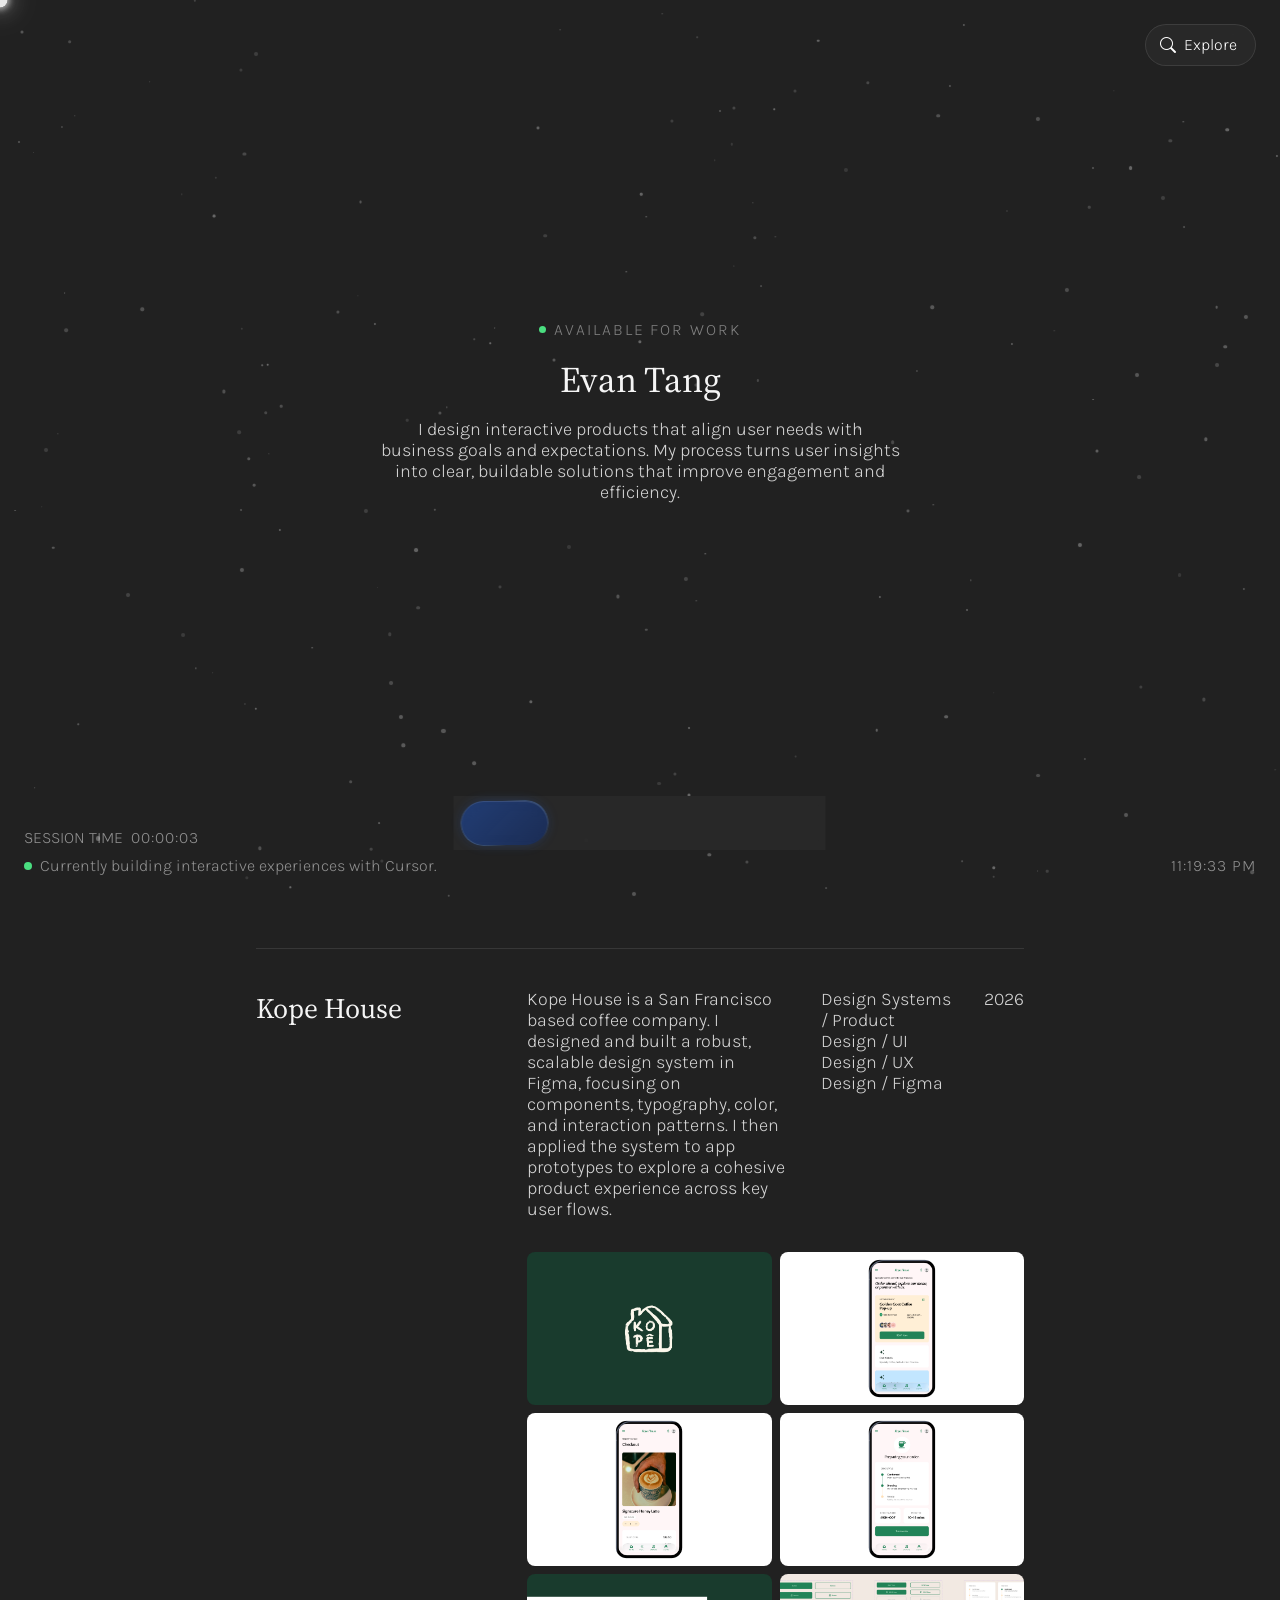
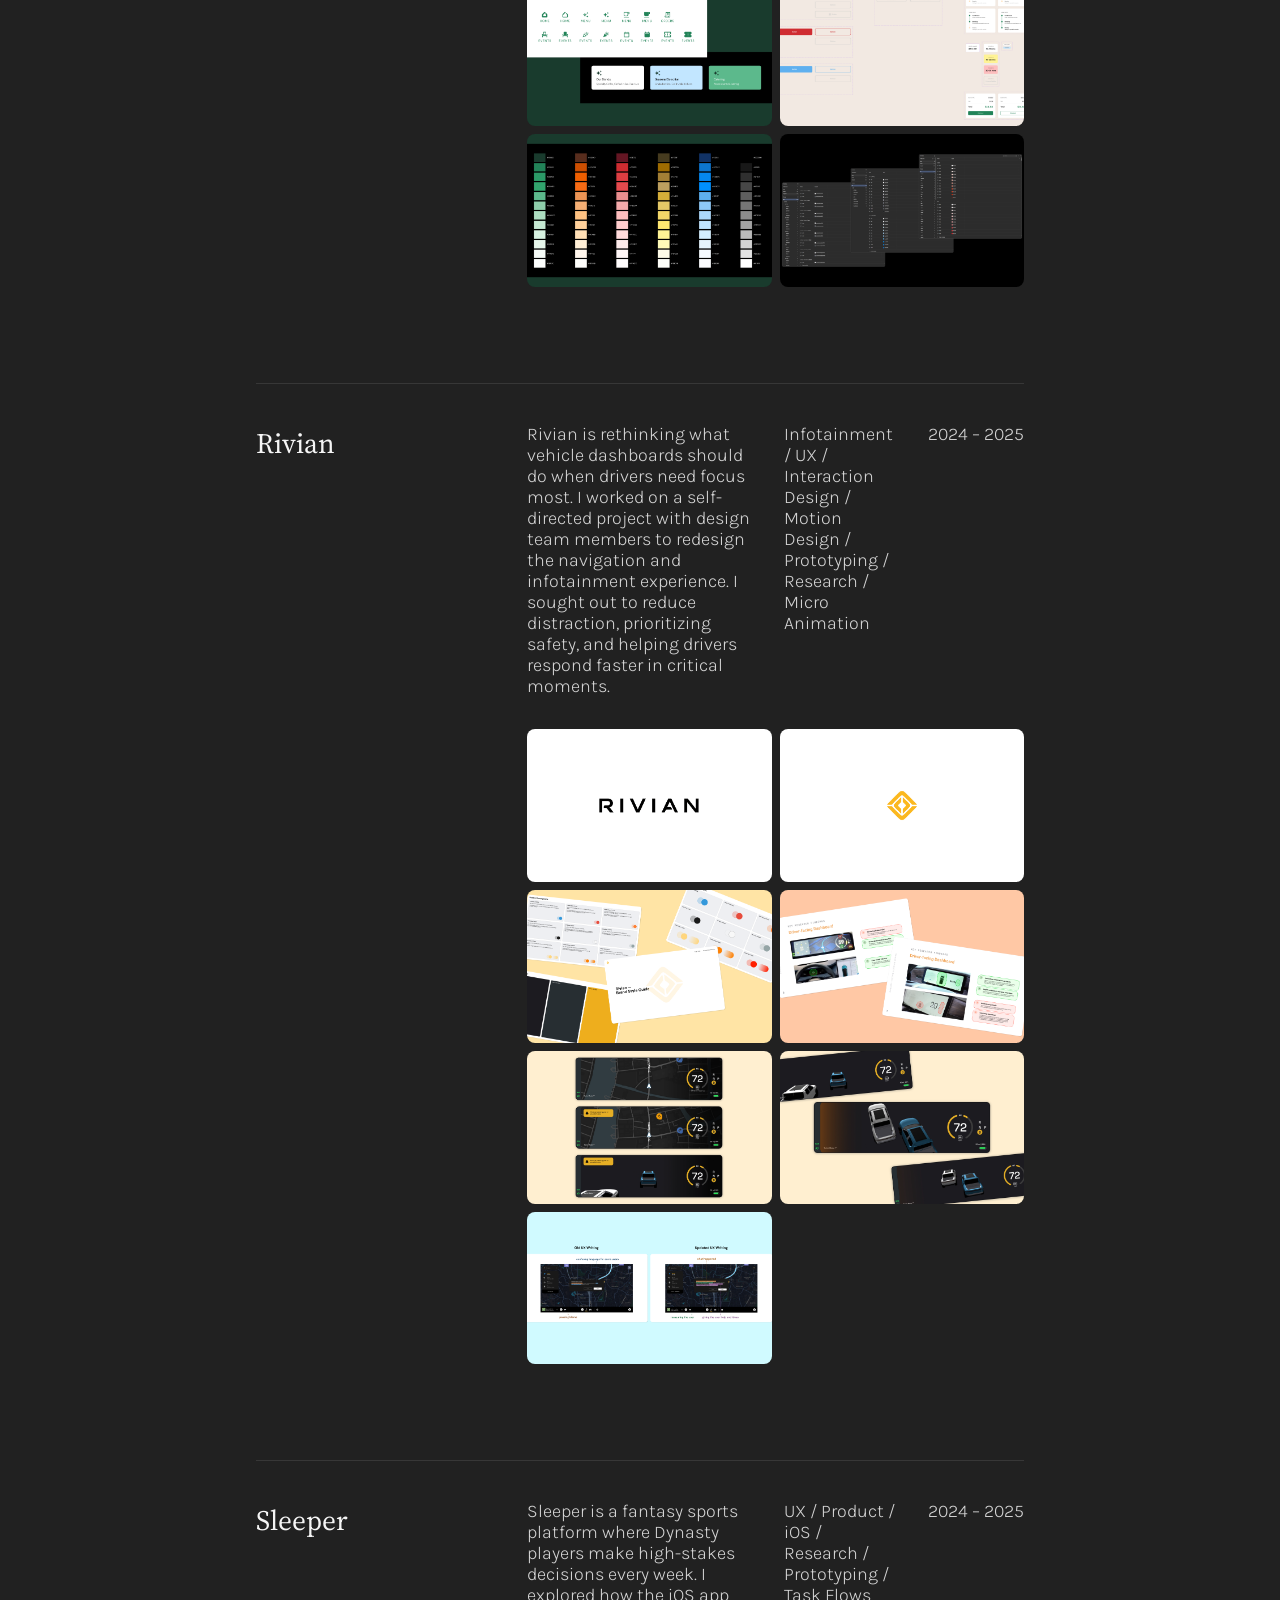
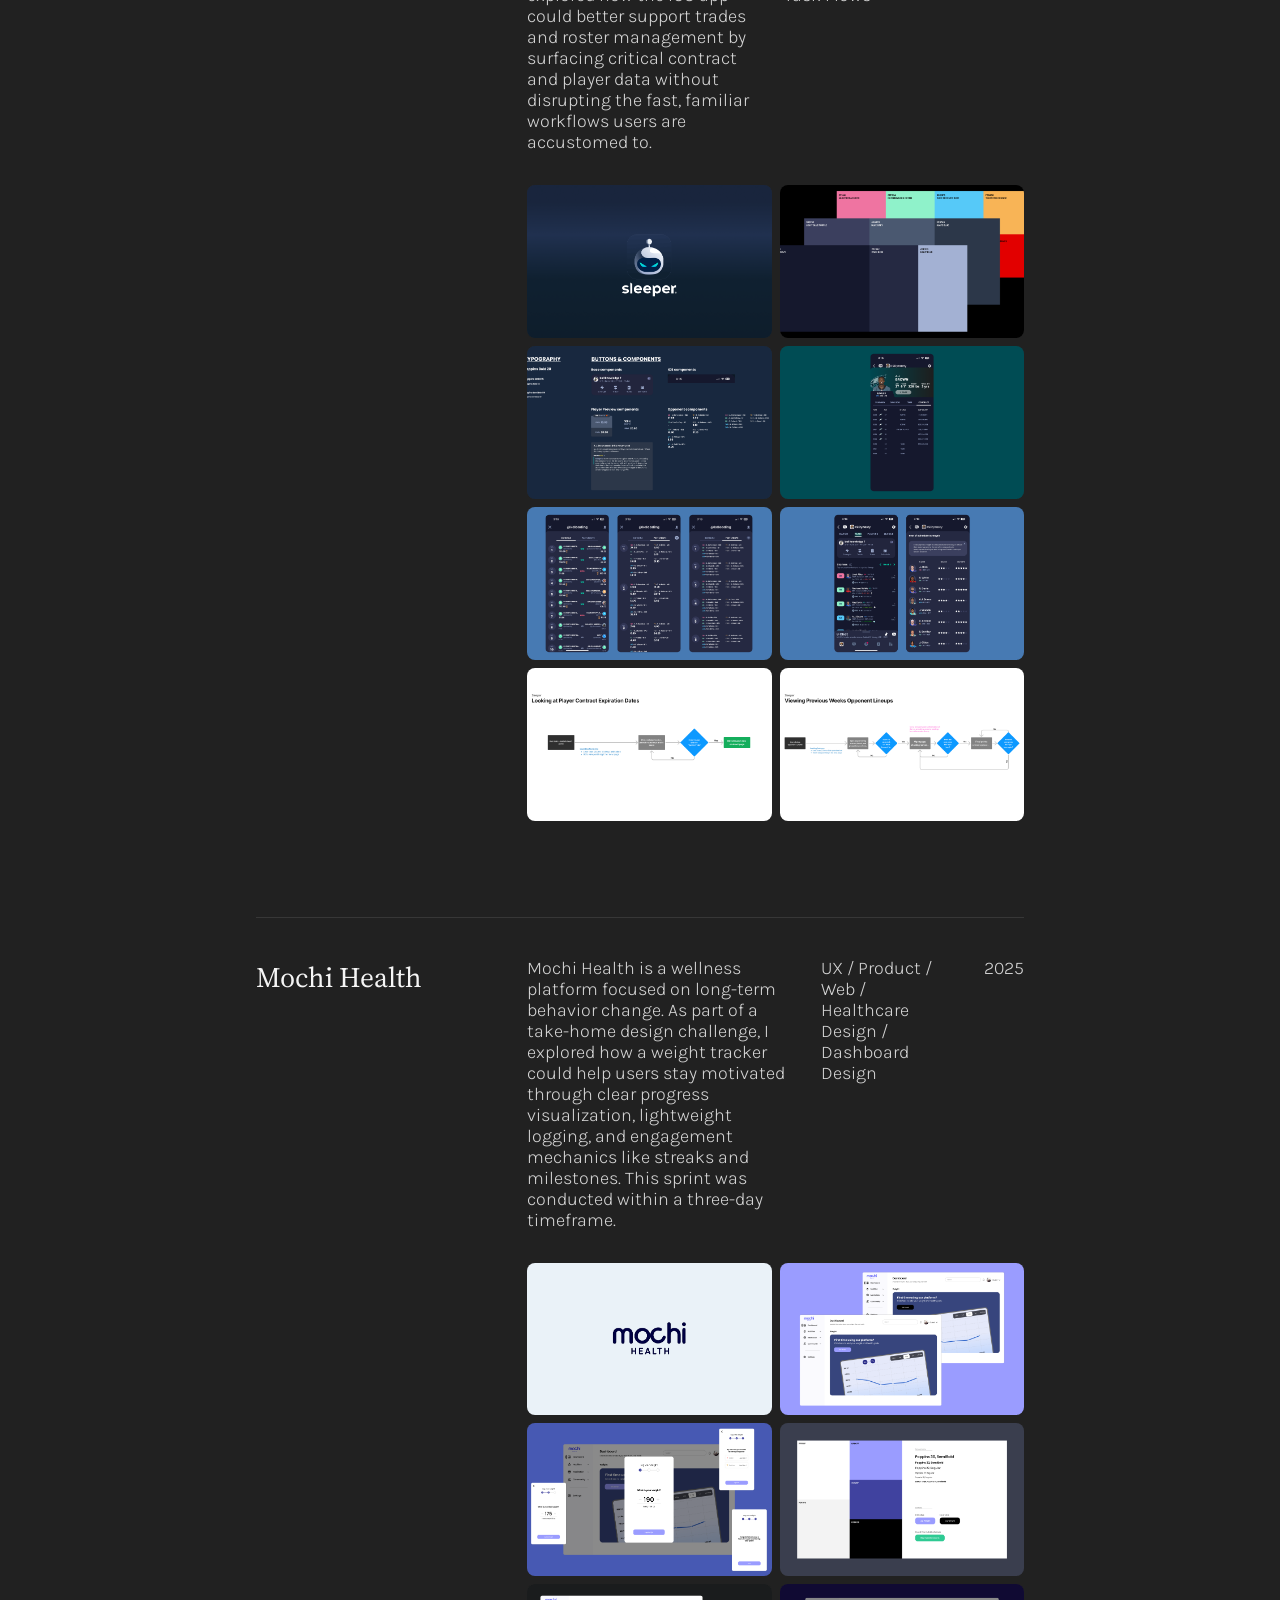
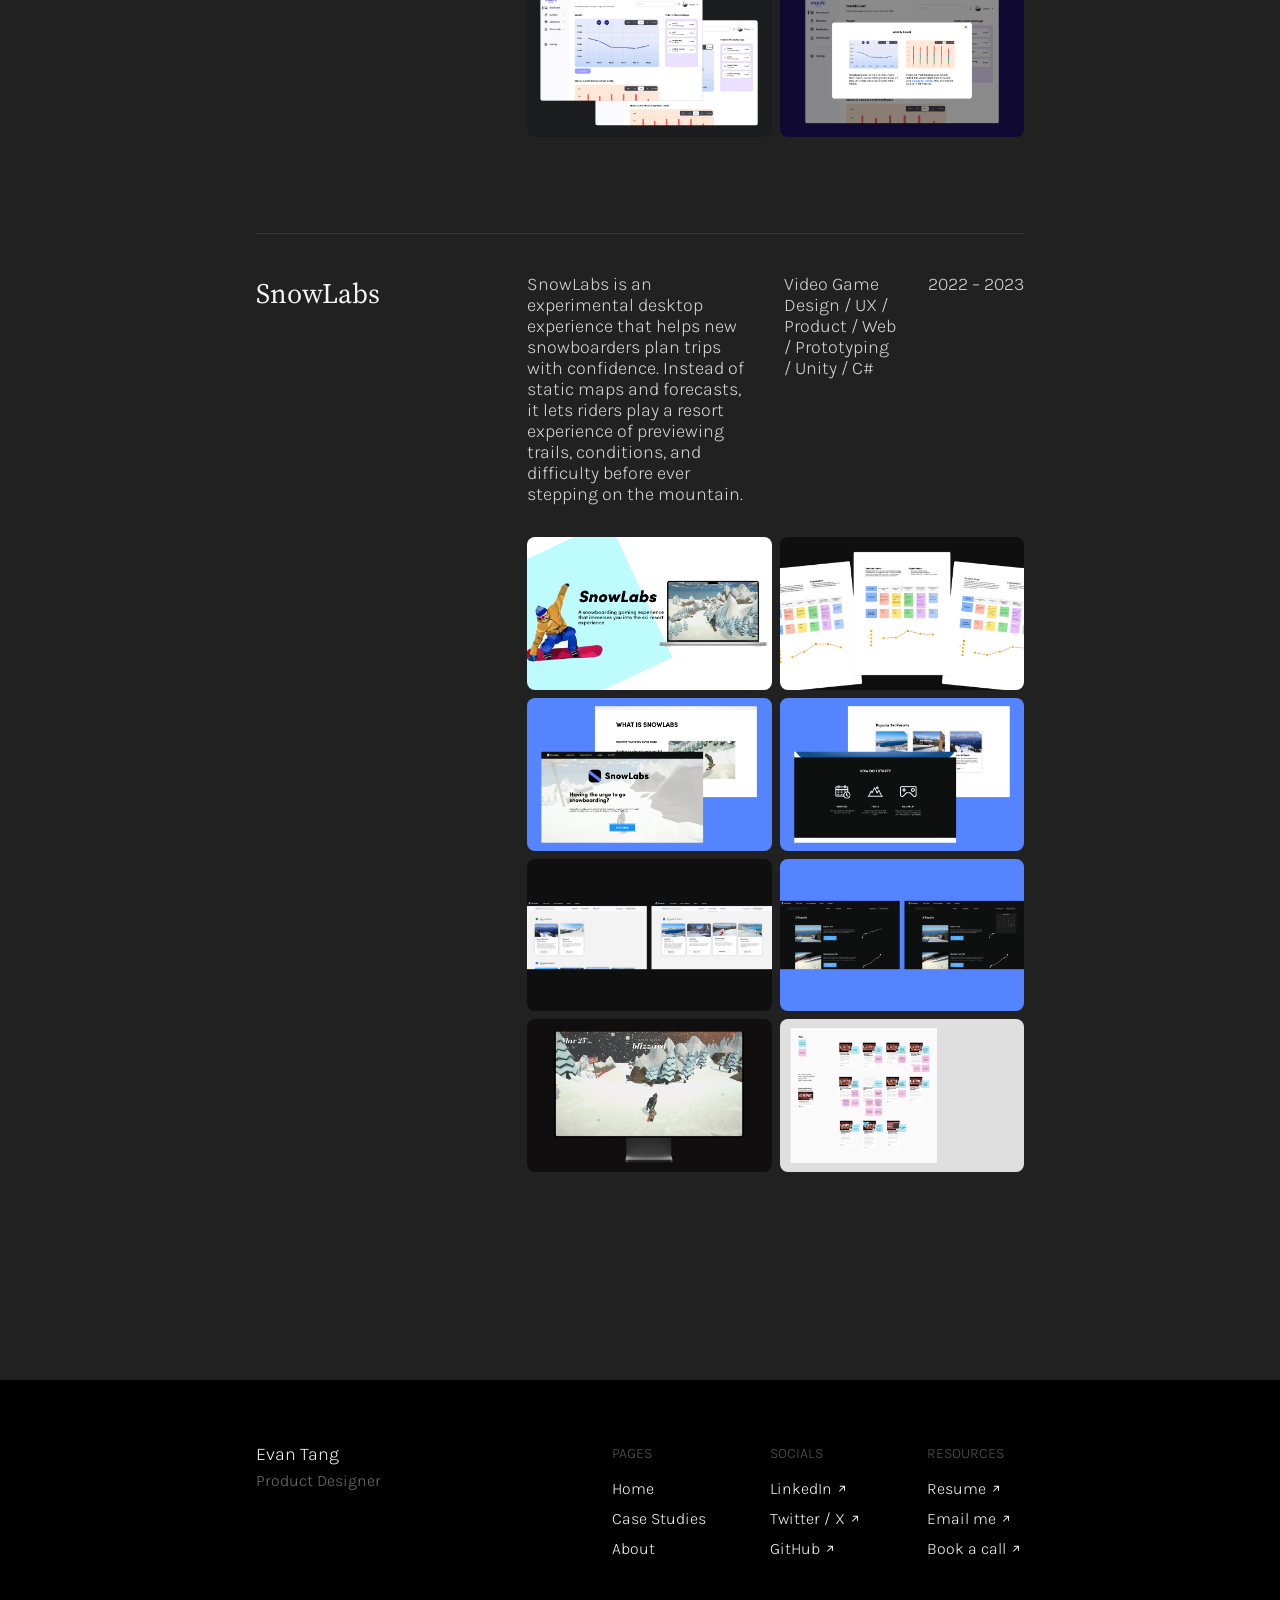
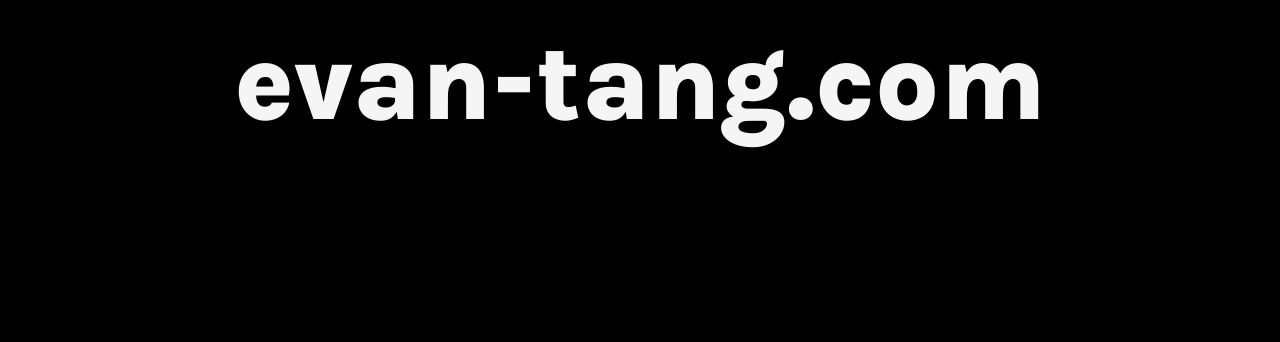
==== index.html @ 06d02089 "Add Rivian, Sleeper, and SnowLabs case study pages with shared design system. Migrate case study ass" ====
<!DOCTYPE html>
<html lang="en">
<head>
  <meta charset="UTF-8">
  <script>
    (function () {
      var path = location.pathname;
      var base = '/';
      if (path === '/' || /^\/(home|case-studies|about)\/?$/i.test(path)) {
        base = '/';
      } else if (/\.html$/i.test(path)) {
        base = path.substring(0, path.lastIndexOf('/') + 1) || '/';
      }
      var el = document.createElement('base');
      el.href = base;
      document.head.appendChild(el);
    })();
  </script>
  <meta name="viewport" content="width=device-width, initial-scale=1.0">
  <title>Evan Tang — Product Designer</title>
  <link href="https://fonts.googleapis.com/css2?family=Source+Serif+4:ital,wght@0,200;0,300;0,400;0,500;0,600;0,700;1,200;1,300;1,400;1,500;1,600;1,700&family=Karla:ital,wght@0,200..800;1,200..800&display=swap" rel="stylesheet">
  <link rel="stylesheet" href="https://cdn.jsdelivr.net/npm/bootstrap-icons@1.11.3/font/bootstrap-icons.min.css">
  <link rel="stylesheet" href="css/styles.css">
  <link rel="stylesheet" href="css/component-explore.css">
  <link rel="stylesheet" href="css/component-footer.css">
  <link rel="stylesheet" href="css/component-tagline.css">
  <style>
    :root {
      --star-count: 180;
      --drift-distance: 30px;
      --drift-duration-min: 12s;
      --drift-duration-max: 24s;
      --ease-out-quart: cubic-bezier(0.25, 1, 0.5, 1);
      --ease-organic: cubic-bezier(0.33, 0, 0.2, 1);
    }

    html, body {
      height: 100%;
      background: #212121;
      color: #f5f5f5;
      cursor: none;
    }

    body {
      overflow-x: hidden;
    }

    *, a, button, [role="button"] {
      cursor: none !important;
    }

    /* ── Star field ── */
    #stars {
      position: fixed;
      inset: 0;
      pointer-events: none;
      z-index: 0;
      contain: strict;
    }

    .star {
      position: absolute;
      border-radius: 50%;
      background: rgba(255, 255, 255, 0.65);
      transform: translate(-50%, -50%);
      box-shadow:
        0 0 2px rgba(255, 255, 255, 0.2),
        0 0 5px rgba(255, 255, 255, 0.06);
      animation: drift var(--drift-duration, 40s) ease-in-out infinite;
      animation-delay: var(--drift-delay, 0s);
    }

    .star.twinkle {
      animation:
        drift var(--drift-duration, 40s) ease-in-out infinite,
        twinkle var(--twinkle-duration, 6s) ease-in-out infinite;
      animation-delay: var(--drift-delay, 0s), var(--twinkle-delay, 0s);
    }

    @keyframes drift {
      0%, 100% { transform: translate(-50%, -50%) translate(0, 0); }
      25%       { transform: translate(-50%, -50%) translate(var(--dx1), var(--dy1)); }
      50%       { transform: translate(-50%, -50%) translate(var(--dx2), var(--dy2)); }
      75%       { transform: translate(-50%, -50%) translate(var(--dx3), var(--dy3)); }
    }

    @keyframes twinkle {
      0%, 100% { opacity: var(--base-opacity, 0.35); }
      50%      { opacity: calc(var(--base-opacity, 0.35) * 0.55); }
    }

    @media (prefers-reduced-motion: reduce) {
      .star { animation: none; }
    }

    /* ── Hero ── */
    .hero {
      position: relative;
      z-index: 1;
      display: flex;
      align-items: center;
      justify-content: center;
      min-height: 100vh;
      padding: 2rem;
      text-align: center;
    }

    .hero-inner {
      display: flex;
      flex-direction: column;
      align-items: center;
      gap: 20px;
      max-width: 640px;
    }

    .hero-available {
      letter-spacing: 0.12em;
      color: var(--text-darkmode-dim);
      display: inline-flex;
      align-items: center;
      gap: 8px;
    }

    .hero-available::before {
      content: '';
      display: inline-block;
      width: 7px;
      height: 7px;
      border-radius: 50%;
      background: #4ade80;
      flex-shrink: 0;
      animation: pulse-dot 1.5s ease-in-out infinite;
    }

    @keyframes pulse-dot {
      0%, 100% { opacity: 1; }
      50%       { opacity: 0.3; }
    }

    .hero-name {
      color: var(--text-dark);
      margin: 0;
    }

    .hero-bio {
      color: var(--text-darkmode-readable);
      max-width: 52ch;
      margin: 0;
    }

    /* ── Scroll indicator ── */
    .scroll-indicator {
      display: flex;
      flex-direction: column;
      align-items: center;
      gap: 2px;
      margin-top: 8px;
    }

    .scroll-chevron {
      width: 15px;
      height: 15px;
      border-right: 2px solid rgba(245, 245, 245, 0.7);
      border-bottom: 2px solid rgba(245, 245, 245, 0.7);
      opacity: 0;
      animation: chevron-wave 1.8s ease-in-out infinite;
    }

    .scroll-chevron:nth-child(1) { animation-delay: 0s; }
    .scroll-chevron:nth-child(2) { animation-delay: 0.2s; }
    .scroll-chevron:nth-child(3) { animation-delay: 0.4s; }

    @keyframes chevron-wave {
      0%   { opacity: 0;   transform: translateY(-4px) rotate(45deg); }
      40%  { opacity: 0.7; transform: translateY(0)    rotate(45deg); }
      80%  { opacity: 0;   transform: translateY(4px)  rotate(45deg); }
      100% { opacity: 0;   transform: translateY(-4px) rotate(45deg); }
    }

    /* ── Floating pill nav ── */
    .nav-pill {
      position: fixed;
      bottom: 50px;
      left: 50%;
      transform: translateX(-50%);
      z-index: 400;
      background: rgba(42, 42, 42, 0.88);
      backdrop-filter: blur(14px);
      -webkit-backdrop-filter: blur(14px);
      border: 1px solid rgba(255, 255, 255, 0.1);
      border-radius: 100px;
      display: flex;
      align-items: center;
      padding: 4px 5px;
      gap: 0;
    }

    .nav-pill-indicator {
      position: absolute;
      top: 4px;
      height: calc(100% - 8px);
      border-radius: 100px;
      background: linear-gradient(135deg, rgba(30, 80, 180, 0.55), rgba(15, 50, 130, 0.5));
      box-shadow: 0 0 12px rgba(50, 120, 255, 0.2), inset 0 1px 0 rgba(255, 255, 255, 0.1);
      backdrop-filter: blur(8px);
      -webkit-backdrop-filter: blur(8px);
      transition: left 0.3s var(--ease-out-quart), width 0.3s var(--ease-out-quart);
      pointer-events: none;
    }

    .nav-pill-indicator::before {
      content: '';
      position: absolute;
      inset: -1px;
      border-radius: 100px;
      padding: 1px;
      background: linear-gradient(
        var(--border-angle, 45deg),
        rgba(100, 160, 255, 0.55) 0%,
        rgba(100, 160, 255, 0)    35%,
        rgba(100, 160, 255, 0)    65%,
        rgba(100, 160, 255, 0.55) 100%
      );
      -webkit-mask:
        linear-gradient(#fff 0 0) content-box,
        linear-gradient(#fff 0 0);
      -webkit-mask-composite: xor;
      mask-composite: exclude;
      pointer-events: none;
    }

    .nav-tab {
      color: rgba(245, 245, 245, 0.55);
      padding: 10px 22px;
      border-radius: 100px;
      position: relative;
      z-index: 1;
      transition: color 0.2s ease;
      white-space: nowrap;
    }

    .nav-tab.active,
    .nav-tab:hover {
      color: #ffffff;
    }

    .nav-pill-avatar-wrap {
      position: relative;
      flex-shrink: 0;
      width: 44px;
      height: 44px;
      margin: 0 0 0 4px;
    }

    .nav-pill-avatar-wrap::after {
      content: '';
      position: absolute;
      inset: -2px;
      border-radius: 50%;
      border: 2px solid rgba(100, 160, 255, 0.5);
      pointer-events: none;
      z-index: 1;
      opacity: 0;
      transform: scale(1);
      transition: opacity 0.25s ease;
    }

    .nav-pill-avatar-wrap:hover::after {
      opacity: 1;
      animation: avatar-stroke-breathe 2s ease-in-out infinite;
    }

    @keyframes avatar-stroke-breathe {
      0%, 100% {
        transform: scale(1);
        border-color: rgba(100, 160, 255, 0.35);
        box-shadow: 0 0 4px rgba(100, 160, 255, 0.1);
      }
      50% {
        transform: scale(1.07);
        border-color: rgba(167, 139, 250, 0.95);
        box-shadow: 0 0 14px rgba(100, 160, 255, 0.45);
      }
    }

    #nav-confetti-layer {
      position: absolute;
      left: 50%;
      top: 50%;
      width: 0;
      height: 0;
      overflow: visible;
      z-index: 0;
      pointer-events: none;
    }

    .nav-pill-avatar-btn {
      width: 44px;
      height: 44px;
      border-radius: 50%;
      border: none;
      padding: 0;
      overflow: hidden;
      background: none;
      flex-shrink: 0;
      margin: 0;
      position: relative;
      z-index: 2;
    }

    .avatar-stack {
      position: relative;
      display: block;
      width: 100%;
      height: 100%;
    }

    .avatar-stack-img {
      position: absolute;
      inset: 0;
      width: 100%;
      height: 100%;
      object-fit: cover;
      border-radius: 50%;
      opacity: 0;
      transition: opacity 0.12s ease;
    }

    .avatar-stack-img.is-top {
      opacity: 1;
    }

    /* ── Project Showcase ── */
    .projects {
      position: relative;
      z-index: 1;
      width: 60vw;
      margin: 0 auto;
      padding: 0 0 10rem;
    }

    .project-row {
      padding: 3rem 0;
    }

    .project-divider {
      border: none;
      border-top: 1px solid rgba(255, 255, 255, 0.1);
      margin: 0;
    }

    .project-inner {
      display: grid;
      grid-template-columns: 1fr 2.4fr;
      gap: 4rem;
      align-items: start;
      padding-top: 2.5rem;
    }

    .project-name {
      font-family: var(--font-display);
      font-size: 28px;
      font-weight: 400;
      color: #f5f5f5;
      position: sticky;
      top: 2rem;
      margin: 0;
    }

    .project-meta p {
      color: var(--text-darkmode-readable);
      margin: 0;
    }

    .project-meta {
      display: grid;
      grid-template-columns: minmax(0, 3fr) minmax(0, 1.5fr) auto;
      gap: 2rem;
      margin-bottom: 2rem;
    }

    .project-year {
      white-space: nowrap;
    }

    .project-images {
      display: grid;
      grid-template-columns: repeat(auto-fill, minmax(180px, 1fr));
      gap: 8px;
      margin-top: 0;
    }

    .project-thumb {
      width: 100%;
      aspect-ratio: 16 / 10;
      object-fit: cover;
      border-radius: 8px;
      cursor: pointer;
      display: block;
      background: rgba(255, 255, 255, 0.04);
      transition: opacity 0.2s ease, transform 0.2s ease;
    }

    .project-thumb:hover {
      opacity: 0.8;
      transform: scale(1.02);
    }

    /* ── Lightbox ── */
    .lightbox {
      position: fixed;
      inset: 0;
      z-index: 50000;
      display: flex;
      align-items: center;
      justify-content: center;
      opacity: 0;
      pointer-events: none;
      transition: opacity 0.25s ease;
    }

    .lightbox.active {
      opacity: 1;
      pointer-events: all;
    }

    .lightbox-overlay {
      position: absolute;
      inset: 0;
      background: rgba(0, 0, 0, 0.9);
    }

    .lightbox-img {
      position: relative;
      z-index: 1;
      max-width: 88vw;
      max-height: 84vh;
      object-fit: contain;
      border-radius: 8px;
      display: block;
    }

    .lightbox-close {
      position: absolute;
      top: 20px;
      right: 24px;
      z-index: 2;
      background: none;
      border: none;
      color: rgba(255, 255, 255, 0.6);
      font-size: 26px;
      line-height: 1;
      padding: 8px;
      transition: color 0.2s ease;
    }

    .lightbox-close:hover { color: #fff; }

    .lightbox-prev,
    .lightbox-next {
      position: absolute;
      top: 50%;
      transform: translateY(-50%);
      z-index: 2;
      background: rgba(255, 255, 255, 0.08);
      border: 1px solid rgba(255, 255, 255, 0.12);
      border-radius: 50%;
      width: 44px;
      height: 44px;
      color: #fff;
      font-size: 18px;
      display: flex;
      align-items: center;
      justify-content: center;
      transition: background 0.2s ease;
    }

    .lightbox-prev { left: 24px; }
    .lightbox-next { right: 24px; }

    .lightbox-prev:hover,
    .lightbox-next:hover { background: rgba(255, 255, 255, 0.18); }

    /* ── Page sections ── */
    #pages {
      position: relative;
    }

    .page-section {
      opacity: 1;
      transition: opacity 0.3s ease;
    }

    .page-section.hidden {
      display: none;
    }

    /* ── Case Studies / About placeholder ── */
    .page-placeholder {
      display: flex;
      flex-direction: column;
      align-items: center;
      justify-content: center;
      min-height: 100vh;
      gap: 16px;
      text-align: center;
    }

    .page-placeholder-label {
      font-family: var(--font-main);
      font-size: 13px;
      font-weight: 300;
      letter-spacing: 0.12em;
      color: rgba(245, 245, 245, 0.3);
      text-transform: uppercase;
    }

    .page-placeholder h2 {
      font-family: var(--font-display);
      font-size: 36px;
      font-weight: 400;
      color: rgba(245, 245, 245, 0.15);
    }

    /* ── About page ── */
    .about-page {
      position: relative;
      z-index: 1;
      min-height: 100vh;
      display: flex;
      flex-direction: column;
      padding: 8rem 0 2rem;
      box-sizing: border-box;
    }

    .about-inner {
      width: 60vw;
      margin: 0 auto;
    }

    .about-header {
      display: flex;
      align-items: flex-end;
      gap: 1rem;
      margin-bottom: 8rem;
    }

    .about-heading {
      font-family: var(--font-display);
      font-size: clamp(2.5rem, 5.5vw, 5rem);
      font-weight: 400;
      line-height: 1.05;
      color: #f5f5f5;
      margin: 0;
    }

    .about-header-icon {
      font-size: 30px;
      line-height: 1;
      color: #f5f5f5;
      margin-bottom: 0.35rem;
    }

    .about-grid {
      display: grid;
      grid-template-columns: 1fr 1fr;
      gap: 4rem;
      align-items: start;
    }

    .about-visual {
      display: flex;
      justify-content: center;
      align-self: start;
    }

    .about-photo-wrap {
      width: 60%;
      margin: 0 auto;
      transform: rotate(-3deg);
      background: #242424;
      border: 1px solid #424242;
      border-radius: 20px;
      padding: 0.6rem;
    }

    .about-photo-inner {
      background: #1f1f1f;
      border-radius: 12px;
      overflow: hidden;
    }

    .about-photo {
      width: 100%;
      height: auto;
      object-fit: cover;
    }

    .about-content {
      padding-top: 0.25rem;
      align-self: start;
    }

    .about-toggle-switch {
      position: relative;
      display: flex;
      align-items: center;
      height: 45px;
      margin-bottom: 25px;
      width: fit-content;
      max-width: 100%;
    }

    .about-toggle-indicator {
      position: absolute;
      top: 0;
      left: 0;
      z-index: 1;
      height: 45px;
      border-radius: 10px 10px 0 0;
      background: #fff;
      transition: left 0.3s var(--ease-out-quart), width 0.3s var(--ease-out-quart);
      pointer-events: none;
    }

    .about-toggle-line {
      position: absolute;
      left: 0;
      right: 0;
      top: 44px;
      border-top: 1px solid #f5f5f5;
      pointer-events: none;
    }

    .about-tab {
      position: relative;
      z-index: 2;
      border: none;
      background: none;
      padding: 0 20px;
      height: 45px;
      color: rgba(245, 245, 245, 0.45);
      white-space: nowrap;
      transition: color 0.2s ease;
    }

    .about-tab.is-active {
      color: #212121;
    }

    .about-bio {
      margin: 0 0 1.25rem;
      color: var(--text-darkmode-readable);
    }

    .about-bio:last-child {
      margin-bottom: 0;
    }

    .about-panel {
      display: none;
    }

    .about-panel.is-active {
      display: block;
    }

    .about-highlight {
      color: #8cb8f5;
      background: #3a4a5c;
      border-radius: 5px;
      padding: 0 3px;
      font-weight: 600;
    }

    .about-signature {
      max-width: 150px;
      margin-top: 20px;
      padding: 20px 0;
    }

    .about-scroll {
      display: flex;
      justify-content: center;
      margin-top: 8rem;
    }

    @media (max-width: 991px) {
      .about-inner {
        width: 85vw;
      }

      .about-visual {
        margin-bottom: 3rem;
      }

      .about-scroll {
        display: none;
      }
    }

    @media (max-width: 768px) {
      .about-grid {
        grid-template-columns: 1fr;
        gap: 2.5rem;
      }

      .about-photo-wrap {
        width: 85%;
      }

      .about-toggle-switch {
        width: 100%;
        flex-wrap: wrap;
        height: auto;
        gap: 0;
        padding-bottom: 12px;
      }

      .about-toggle-indicator,
      .about-toggle-line {
        display: none;
      }

      .about-tab {
        height: auto;
        padding: 10px 14px;
        border-radius: 100px;
        color: rgba(245, 245, 245, 0.45);
      }

      .about-tab.is-active {
        color: #212121;
        background: #fff;
      }
    }

    /* ── Case Studies grid ── */
    .case-studies-page.about-page {
      min-height: auto;
    }

    .cs-grid {
      display: grid;
      grid-template-columns: repeat(3, 1fr);
      gap: .75rem;
      align-items: start;
    }

    .cs-column {
      display: flex;
      flex-direction: column;
      gap: 2rem;
    }

    .cs-item {
      display: block;
      color: inherit;
    }

    a.cs-item .cs-media img,
    a.cs-item .cs-media video {
      pointer-events: none;
    }

    .cs-card-media-inner {
      position: absolute;
      inset: 0;
      transition: transform 0.45s ease, filter 0.45s ease;
      will-change: transform, filter;
    }

    .cs-card-media-inner--sleeper {
      display: flex;
      align-items: center;
      justify-content: center;
      padding: 20px;
      box-sizing: border-box;
    }

    .cs-item:hover .cs-card-media-inner,
    .cs-item:focus-visible .cs-card-media-inner {
      transform: scale(1.06);
      filter: blur(5px);
    }

    .cs-card-hover {
      position: absolute;
      inset: 0;
      z-index: 2;
      opacity: 0;
      transition: opacity 0.35s ease;
      padding: clamp(0.75rem, 3.5cqi, 1.125rem) clamp(0.875rem, 4cqi, 1.25rem);
      pointer-events: none;
    }

    .cs-media--rivian .cs-card-hover {
      background: #F1EEEA;
    }

    .cs-media--sleeper .cs-card-hover {
      background: #1A1A2E;
    }

    .cs-media--snowlabs .cs-card-hover {
      background: #151519;
    }

    .cs-media--sleeper .cs-card-hover-eyebrow,
    .cs-media--snowlabs .cs-card-hover-eyebrow {
      color: rgba(245, 240, 235, 0.72);
    }

    .cs-media--sleeper .cs-card-hover-headline,
    .cs-media--sleeper .cs-card-hover-arrow,
    .cs-media--snowlabs .cs-card-hover-headline,
    .cs-media--snowlabs .cs-card-hover-arrow {
      color: #F5F0EB;
    }

    .cs-media--sleeper .cs-card-hover-category,
    .cs-media--snowlabs .cs-card-hover-category {
      color: rgba(245, 240, 235, 0.62);
    }

    .cs-card-hover-main {
      position: absolute;
      left: clamp(0.75rem, 3.5cqi, 1.125rem);
      right: clamp(0.875rem, 4cqi, 1.25rem);
      top: 40%;
      transform: translateY(-50%);
    }

    .cs-item:hover .cs-card-hover,
    .cs-item:focus-visible .cs-card-hover {
      opacity: 1;
    }

    .cs-card-hover-eyebrow {
      font-family: 'Karla', sans-serif;
      font-size: clamp(11px, 3.4cqi, 16px);
      font-weight: 600;
      line-height: 1;
      letter-spacing: -0.02em;
      text-transform: uppercase;
      color: #545454;
      margin: 0 0 clamp(0.35rem, 1.6cqi, 0.625rem);
    }

    .cs-card-hover-headline-row {
      display: flex;
      flex-direction: column;
      align-items: flex-start;
      gap: clamp(0.25rem, 1.4cqi, 0.5rem);
    }

    .cs-card-hover-headline {
      font-family: 'Karla', sans-serif;
      font-size: clamp(14px, 5.2cqi, 22px);
      font-weight: 700;
      line-height: 1.25;
      color: #1a1d21;
      margin: 0;
    }

    .cs-card-hover-arrow {
      flex-shrink: 0;
      font-size: clamp(14px, 5.2cqi, 22px);
      line-height: 1;
      color: #1a1d21;
      transform: rotate(-45deg);
    }

    .cs-card-hover-category {
      position: absolute;
      left: clamp(0.875rem, 4cqi, 1.25rem);
      right: clamp(0.875rem, 4cqi, 1.25rem);
      bottom: clamp(0.75rem, 3.5cqi, 1.125rem);
      font-family: 'Karla', sans-serif;
      font-size: clamp(11px, 3cqi, 14px);
      font-weight: 300;
      line-height: 1.3;
      letter-spacing: 0.04em;
      color: #545454;
      margin: 0;
    }

    .cs-placeholder {
      width: 100%;
      border-radius: 0;
      background: rgba(255, 255, 255, 0.05);
    }

    .cs-placeholder--landscape {
      aspect-ratio: 4 / 3;
    }

    .cs-placeholder--square {
      aspect-ratio: 1 / 1;
    }

    .cs-media {
      position: relative;
      overflow: hidden;
      container-type: inline-size;
    }

    .cs-media img,
    .cs-media video {
      position: absolute;
      inset: 0;
      width: 100%;
      height: 100%;
      display: block;
      object-fit: cover;
      object-position: center;
    }

    .cs-media--rivian {
      background: #000;
      --rivian-crop-y: 11%;
      --rivian-padding-x: 0.75rem;
    }

    .cs-media--rivian .cs-media__frame {
      position: absolute;
      top: 0;
      bottom: 0;
      left: var(--rivian-padding-x);
      right: var(--rivian-padding-x);
    }

    .cs-media--rivian video {
      object-fit: contain;
      object-position: center;
      clip-path: inset(var(--rivian-crop-y) 0 var(--rivian-crop-y) 0);
    }

    .cs-media--sleeper {
      aspect-ratio: 1 / 1;
      width: 100%;
      background: #ffffff;
      box-sizing: border-box;
      overflow: hidden;
    }

    .cs-media--sleeper .cs-sleeper-frame {
      height: 100%;
      max-width: 100%;
      border-radius: 20px;
      overflow: hidden;
      line-height: 0;
    }

    .cs-media--sleeper .cs-sleeper-frame img {
      position: static;
      inset: auto;
      display: block;
      height: 100%;
      width: auto;
      max-width: 100%;
      object-fit: unset;
    }

    .cs-title {
      color: var(--text-dark);
      margin: 1rem 0 0.15rem;
    }

    .cs-subtitle {
      color: var(--text-darkmode-dim);
      margin: 0;
    }

    @media (max-width: 991px) {
      .cs-grid {
        grid-template-columns: 1fr;
      }

      .cs-column {
        gap: 2.5rem;
      }
    }

    /* ── Profile card ── */
    .profile-card {
      position: fixed;
      bottom: calc(50px + 70px + 16px);
      left: 50%;
      transform: translateX(-50%) translateY(90px) scale(0.9);
      transform-origin: bottom center;
      z-index: 300;
      background: rgba(32, 32, 32, 0.92);
      backdrop-filter: blur(20px);
      -webkit-backdrop-filter: blur(20px);
      border: 1px solid rgba(255, 255, 255, 0.1);
      border-radius: 20px;
      padding: 32px 24px;
      width: 300px;
      display: flex;
      flex-direction: column;
      align-items: center;
      gap: 14px;
      opacity: 0;
      pointer-events: none;
      transition: opacity 0.3s ease, transform 0.35s cubic-bezier(0.34, 1.56, 0.64, 1);
      box-shadow: 0 16px 40px rgba(0, 0, 0, 0.5);
    }

    .profile-card.visible {
      opacity: 1;
      pointer-events: all;
      transform: translateX(-50%) translateY(0) scale(1);
    }

    .profile-card-avatar {
      width: 68px;
      height: 68px;
      border-radius: 50%;
      object-fit: cover;
      display: block;
    }

    .profile-card-name {
      font-family: var(--font-main);
      font-size: 0.9rem;
      font-weight: 400;
      color: #f5f5f5;
      text-align: center;
      margin: 0 0 -12px;
    }

    .profile-card-title {
      font-family: var(--font-main);
      font-size: 0.9rem;
      font-weight: 300;
      color: rgba(245, 245, 245, 0.55);
      text-align: center;
      margin: 0;
    }

    .profile-card-bio {
      font-family: var(--font-main);
      font-size: 0.8rem;
      font-weight: 300;
      color: rgba(245, 245, 245, 0.4);
      text-align: center;
      line-height: 15px;
      margin: 0;
    }

    .profile-card-location {
      display: flex;
      align-items: center;
      gap: 5px;
      font-family: var(--font-main);
      font-size: 0.8rem;
      font-weight: 300;
      line-height: 15px;
      color: rgba(245, 245, 245, 0.4);
    }

    .profile-card-location i {
      font-size: 0.8rem;
    }

    .profile-card-divider {
      width: 100%;
      border: none;
      border-top: 1px solid rgba(255, 255, 255, 0.08);
      margin: 4px 0;
    }

    .profile-card-contacts {
      display: grid;
      grid-template-columns: repeat(3, 1fr);
      column-gap: 10px;
      row-gap: 18px;
      align-items: flex-start;
      justify-items: center;
      width: 100%;
    }

    .profile-card-contact {
      display: flex;
      flex-direction: column;
      align-items: center;
      gap: 6px;
      min-width: 0;
    }

    .profile-card-contact-btn {
      position: relative;
      width: 44px;
      height: 44px;
      border-radius: 10px;
      background: rgba(255, 255, 255, 0.06);
      border: none;
      display: flex;
      align-items: center;
      justify-content: center;
      color: rgba(245, 245, 245, 0.55);
      transition: background 0.2s ease, color 0.2s ease, box-shadow 0.2s ease;
    }

    .profile-card-contact-btn i {
      position: relative;
      z-index: 1;
      font-size: 19px;
      line-height: 1;
    }

    .profile-card-contact-btn::before {
      content: '';
      position: absolute;
      inset: -1px;
      border-radius: 10px;
      padding: 1px;
      background: linear-gradient(
        45deg,
        rgba(100, 160, 255, 0.55) 0%,
        rgba(100, 160, 255, 0)    35%,
        rgba(100, 160, 255, 0)    65%,
        rgba(100, 160, 255, 0.55) 100%
      );
      -webkit-mask:
        linear-gradient(#fff 0 0) content-box,
        linear-gradient(#fff 0 0);
      -webkit-mask-composite: xor;
      mask-composite: exclude;
      opacity: 0;
      transition: opacity 0.2s ease;
      pointer-events: none;
    }

    .profile-card-contact-btn:hover {
      background: linear-gradient(135deg, rgba(30, 80, 180, 0.55), rgba(15, 50, 130, 0.5));
      box-shadow: 0 0 12px rgba(50, 120, 255, 0.2), inset 0 1px 0 rgba(255, 255, 255, 0.1);
      backdrop-filter: blur(8px);
      -webkit-backdrop-filter: blur(8px);
      color: #f5f5f5;
    }

    .profile-card-contact-btn:hover::before {
      opacity: 1;
    }

    .profile-card-contact-label {
      font-family: var(--font-main);
      font-size: 0.7rem;
      font-weight: 300;
      line-height: 1.2;
      color: rgba(245, 245, 245, 0.45);
      text-align: center;
    }

    @media (max-width: 768px) {
      .projects {
        width: 85vw;
      }

      .project-inner {
        grid-template-columns: 1fr;
        gap: 1.5rem;
        padding-top: 2rem;
      }

      .project-name {
        position: static;
      }

      .project-meta {
        grid-template-columns: 1fr;
        gap: 1rem;
        margin-bottom: 1.5rem;
      }

      .project-year {
        white-space: normal;
      }

      .project-images {
        grid-template-columns: repeat(2, minmax(0, 1fr));
      }
    }

    /* ── Profile confetti ── */
    .confetti-particle {
      position: absolute;
      pointer-events: none;
      z-index: 0;
      animation: confetti-burst 0.85s cubic-bezier(0.25, 1, 0.5, 1) forwards;
    }

    @keyframes confetti-burst {
      0% {
        opacity: 1;
        transform: translate(0, 0) rotate(0deg) scale(1);
      }
      100% {
        opacity: 0;
        transform: translate(var(--cx), var(--cy)) rotate(var(--cr)) scale(0.35);
      }
    }

    /* ── Fixed bottom chrome (from legacy landing) ── */
    .site-chrome {
      position: fixed;
      z-index: 350;
      pointer-events: none;
      color: rgba(255, 255, 255, 0.5);
      letter-spacing: 0.06em;
    }

    .site-chrome-clock {
      bottom: 24px;
      right: 24px;
    }

    .site-chrome-session {
      bottom: 52px;
      left: 24px;
    }

    .site-chrome-session-label {
      letter-spacing: normal;
      margin-right: 8px;
    }

    .site-chrome-status {
      bottom: 24px;
      left: 24px;
      display: inline-flex;
      align-items: center;
      gap: 8px;
      letter-spacing: normal;
    }

    .site-chrome-status-dot {
      width: 8px;
      height: 8px;
      border-radius: 50%;
      background: #4ade80;
      flex-shrink: 0;
      animation: site-chrome-pulse 1.5s ease-in-out infinite;
    }

    @keyframes site-chrome-pulse {
      0%, 100% { opacity: 1; }
      50%      { opacity: 0.3; }
    }

    /* Webflow mobile landscape + mobile portrait (≤767px) — hide clock, session, status */
    @media (max-width: 767px) {
      .site-chrome {
        display: none;
      }
    }

  </style>
</head>
<body>
  <div id="transition-flash" style="position: fixed; inset: 0; background: #212121; opacity: 1; pointer-events: none; z-index: 99999; transition: opacity 0.5s ease-out;"></div>
  <div id="stars" aria-hidden="true"></div>

  <!-- ── Profile card ── -->
  <div class="profile-card" id="profile-card" role="dialog" aria-label="Profile">
    <img src="images/home/profile-pics/evan-pfp.avif" class="profile-card-avatar" alt="Evan Tang">
    <p class="profile-card-name">Evan Tang</p>
    <p class="profile-card-title">Product Designer &amp; Creator</p>
    <p class="profile-card-bio">Focused on thoughtful problem solving and end to end decision making.</p>
    <div class="profile-card-location">
      <i class="bi bi-geo-alt"></i>
      <span>San Francisco, CA</span>
    </div>
    <hr class="profile-card-divider">
    <div class="profile-card-contacts">
      <div class="profile-card-contact">
        <a href="mailto:evantang77@gmail.com" class="profile-card-contact-btn" title="Email"><i class="bi bi-envelope"></i></a>
        <span class="profile-card-contact-label">Email</span>
      </div>
      <div class="profile-card-contact">
        <a href="https://x.com/EvanMTang" target="_blank" rel="noopener noreferrer" class="profile-card-contact-btn" title="Twitter / X"><i class="bi bi-twitter-x"></i></a>
        <span class="profile-card-contact-label">Twitter / X</span>
      </div>
      <div class="profile-card-contact">
        <a href="https://www.linkedin.com/in/evanmtang" target="_blank" rel="noopener noreferrer" class="profile-card-contact-btn" title="LinkedIn"><i class="bi bi-linkedin"></i></a>
        <span class="profile-card-contact-label">LinkedIn</span>
      </div>
      <div class="profile-card-contact">
        <a href="https://github.com/Evt77" target="_blank" rel="noopener noreferrer" class="profile-card-contact-btn" title="GitHub"><i class="bi bi-github"></i></a>
        <span class="profile-card-contact-label">GitHub</span>
      </div>
      <div class="profile-card-contact">
        <a href="https://calendly.com/evantang77/30-minute-meeting" target="_blank" rel="noopener noreferrer" class="profile-card-contact-btn" title="Book a call"><i class="bi bi-calendar-date"></i></a>
        <span class="profile-card-contact-label">Book a call</span>
      </div>
      <div class="profile-card-contact">
        <a href="https://docs.google.com/document/d/10ZRJDIs50526a4oPNNFs8G1AKVXwuWZDboDrTNUvr7M/edit?usp=drive_link" target="_blank" rel="noopener noreferrer" class="profile-card-contact-btn" title="Resume"><i class="bi bi-file-earmark-arrow-down"></i></a>
        <span class="profile-card-contact-label">Resume</span>
      </div>
    </div>
  </div>

  <!-- ── Floating pill nav ── -->
  <div class="nav-pill" id="nav-pill" role="navigation" aria-label="Main navigation">
    <div class="nav-pill-indicator" id="pill-indicator"></div>
    <a href="#" class="nav-tab p2 active" data-tab="home">Home</a>
    <a href="#" class="nav-tab p2" data-tab="case-studies">Case Studies</a>
    <a href="#" class="nav-tab p2" data-tab="about">About</a>
    <div class="nav-pill-avatar-wrap">
      <div id="nav-confetti-layer" aria-hidden="true"></div>
      <button class="nav-pill-avatar-btn" id="pill-avatar-btn" aria-label="Profile">
        <span class="avatar-stack" id="pill-avatar-stack">
          <img src="images/home/profile-pics/evan-pfp.avif" class="avatar-stack-img is-top" alt="Evan Tang">
          <img src="images/home/profile-pics/evan-pfp.avif" class="avatar-stack-img" alt="">
        </span>
      </button>
    </div>
  </div>

  <!-- ══ PAGES ══ -->
  <div id="pages">

  <!-- ══ PAGE: HOME ══ -->
  <div id="page-home" class="page-section">

  <!-- ── Hero ── -->
  <section class="hero">
    <div class="hero-inner">
      <p class="hero-available p2">AVAILABLE FOR WORK</p>
      <h1 class="hero-name">Evan Tang</h1>
      <p class="hero-bio">I design interactive products that align user needs with business goals and expectations. My process turns user insights into clear, buildable solutions that improve engagement and efficiency.</p>
      <div class="scroll-indicator" aria-hidden="true">
        <div class="scroll-chevron"></div>
        <div class="scroll-chevron"></div>
        <div class="scroll-chevron"></div>
      </div>
    </div>
  </section>

  <!-- ── Project Showcase ── -->
  <section class="projects" id="work">

    <!-- Kope House -->
    <div class="project-row">
      <hr class="project-divider">
      <div class="project-inner">
        <h2 class="project-name">Kope House</h2>
        <div class="project-info">
          <div class="project-meta">
            <p class="project-desc">Kope House is a San Francisco based coffee company. I designed and built a robust, scalable design system in Figma, focusing on components, typography, color, and interaction patterns. I then applied the system to app prototypes to explore a cohesive product experience across key user flows.</p>
            <p class="project-disciplines">Design Systems / Product Design / UI Design / UX Design / Figma</p>
            <p class="project-year">2026</p>
          </div>
          <div class="project-images" data-project="kope-house">
            <img src="images/home/kope-house/brand.jpg" class="project-thumb" alt="Brand" loading="lazy">
            <img src="images/home/kope-house/home-page.jpg" class="project-thumb" alt="Home page" loading="lazy">
            <img src="images/home/kope-house/checkout-page.jpg" class="project-thumb" alt="Checkout page" loading="lazy">
            <img src="images/home/kope-house/order-page.jpg" class="project-thumb" alt="Order page" loading="lazy">
            <img src="images/home/kope-house/components-and-icons.jpg" class="project-thumb" alt="Components and icons" loading="lazy">
            <img src="images/home/kope-house/components-and-buttons.jpg" class="project-thumb" alt="Components and buttons" loading="lazy">
            <img src="images/home/kope-house/color-palatte.jpg" class="project-thumb" alt="Color palette" loading="lazy">
            <img src="images/home/kope-house/figma-variables.jpg" class="project-thumb" alt="Figma variables" loading="lazy">
          </div>
        </div>
      </div>
    </div>

    <!-- Rivian -->
    <div class="project-row">
      <hr class="project-divider">
      <div class="project-inner">
        <h2 class="project-name">Rivian</h2>
        <div class="project-info">
          <div class="project-meta">
            <p class="project-desc">Rivian is rethinking what vehicle dashboards should do when drivers need focus most. I worked on a self-directed project with design team members to redesign the navigation and infotainment experience. I sought out to reduce distraction, prioritizing safety, and helping drivers respond faster in critical moments.</p>
            <p class="project-disciplines">Infotainment / UX / Interaction Design / Motion Design / Prototyping / Research / Micro Animation</p>
            <p class="project-year">2024 – 2025</p>
          </div>
          <div class="project-images" data-project="rivian">
            <img src="images/home/rivian/brand(1).png" class="project-thumb" alt="Rivian brand 1" loading="lazy">
            <img src="images/home/rivian/brand(2).png" class="project-thumb" alt="Rivian brand 2" loading="lazy">
            <img src="images/home/rivian/style-guide.png" class="project-thumb" alt="Style guide" loading="lazy">
            <img src="images/home/rivian/competitive-analysis.png" class="project-thumb" alt="Competitive analysis" loading="lazy">
            <img src="images/home/rivian/driving-prototypes.png" class="project-thumb" alt="Driving prototypes" loading="lazy">
            <img src="images/home/rivian/map-view-animation-prototypes.png" class="project-thumb" alt="Map view animation prototypes" loading="lazy">
            <img src="images/home/rivian/ux-writing-comparison.png" class="project-thumb" alt="UX writing comparison" loading="lazy">
          </div>
        </div>
      </div>
    </div>

    <!-- Sleeper -->
    <div class="project-row">
      <hr class="project-divider">
      <div class="project-inner">
        <h2 class="project-name">Sleeper</h2>
        <div class="project-info">
          <div class="project-meta">
            <p class="project-desc">Sleeper is a fantasy sports platform where Dynasty players make high-stakes decisions every week. I explored how the iOS app could better support trades and roster management by surfacing critical contract and player data without disrupting the fast, familiar workflows users are accustomed to.</p>
            <p class="project-disciplines">UX / Product / iOS / Research / Prototyping / Task Flows</p>
            <p class="project-year">2024 – 2025</p>
          </div>
          <div class="project-images" data-project="sleeper">
            <img src="images/home/sleeper/brand-logo.png" class="project-thumb" alt="Brand logo" loading="lazy">
            <img src="images/home/sleeper/style-guide(color).png" class="project-thumb" alt="Style guide — color" loading="lazy">
            <img src="images/home/sleeper/style-guide(typography,components).png" class="project-thumb" alt="Style guide — typography and components" loading="lazy">
            <img src="images/home/sleeper/remaining-years-under-contract.png" class="project-thumb" alt="Remaining years under contract" loading="lazy">
            <img src="images/home/sleeper/past-opponent-lineups.png" class="project-thumb" alt="Past opponent lineups" loading="lazy">
            <img src="images/home/sleeper/strength-of-schedule.png" class="project-thumb" alt="Strength of schedule" loading="lazy"> 
            <img src="images/home/sleeper/task-flow(1).png" class="project-thumb" alt="Task flow 1" loading="lazy">
            <img src="images/home/sleeper/task-flow(2).png" class="project-thumb" alt="Task flow 2" loading="lazy">
          </div>
        </div>
      </div>
    </div>

    <!-- Mochi Health -->
    <div class="project-row">
      <hr class="project-divider">
      <div class="project-inner">
        <h2 class="project-name">Mochi Health</h2>
        <div class="project-info">
          <div class="project-meta">
            <p class="project-desc">Mochi Health is a wellness platform focused on long-term behavior change. As part of a take-home design challenge, I explored how a weight tracker could help users stay motivated through clear progress visualization, lightweight logging, and engagement mechanics like streaks and milestones. This sprint was conducted within a three-day timeframe.</p>
            <p class="project-disciplines">UX / Product / Web / Healthcare Design / Dashboard Design</p>
            <p class="project-year">2025</p>
          </div>
          <div class="project-images" data-project="mochi-health">
            <img src="images/home/mochi-health/brand-logo.png" class="project-thumb" alt="Brand logo" loading="lazy">
            <img src="images/home/mochi-health/landing-page.png" class="project-thumb" alt="Landing page" loading="lazy">
            <img src="images/home/mochi-health/first-time-user-experience-setup.png" class="project-thumb" alt="First time user experience setup" loading="lazy">
            <img src="images/home/mochi-health/remaining-years-under-contract.png" class="project-thumb" alt="Remaining years under contract" loading="lazy">
            <img src="images/home/mochi-health/weight-chart.png" class="project-thumb" alt="Weight chart" loading="lazy">
            <img src="images/home/mochi-health/weekly-report.png" class="project-thumb" alt="Weekly report" loading="lazy">
          </div>
        </div>
      </div>
    </div>

    <!-- SnowLabs -->
    <div class="project-row">
      <hr class="project-divider">
      <div class="project-inner">
        <h2 class="project-name">SnowLabs</h2>
        <div class="project-info">
          <div class="project-meta">
            <p class="project-desc">SnowLabs is an experimental desktop experience that helps new snowboarders plan trips with confidence. Instead of static maps and forecasts, it lets riders play a resort experience of previewing trails, conditions, and difficulty before ever stepping on the mountain.</p>
            <p class="project-disciplines">Video Game Design / UX / Product / Web / Prototyping / Unity / C#</p>
            <p class="project-year">2022 – 2023</p>
          </div>
          <div class="project-images" data-project="snowlabs">
            <img src="images/home/snowlabs/presentation-slide.png" class="project-thumb" alt="Presentation slide" loading="lazy">
            <img src="images/home/snowlabs/journey-mapping(JTBD).png" class="project-thumb" alt="Journey mapping JTBD" loading="lazy">
            <img src="images/home/snowlabs/home-page(1).png" class="project-thumb" alt="Home page 1" loading="lazy">
            <img src="images/home/snowlabs/home-page(2).png" class="project-thumb" alt="Home page 2" loading="lazy">
            <img src="images/home/snowlabs/select-ski-resorts-and-filtering.png" class="project-thumb" alt="Select ski resorts and filtering" loading="lazy">
            <img src="images/home/snowlabs/selecting-ski-trails.png" class="project-thumb" alt="Selecting ski trails" loading="lazy">
            <img src="images/home/snowlabs/final-designs-ingame.jpg" class="project-thumb" alt="Final designs in-game" loading="lazy">
            <img src="images/home/snowlabs/research.png" class="project-thumb" alt="Research" loading="lazy">
          </div>
        </div>
      </div>
    </div>

  </section>

  </div><!-- /#page-home -->

  <!-- ══ PAGE: CASE STUDIES ══ -->
  <div id="page-case-studies" class="page-section hidden">

    <section class="about-page case-studies-page">
      <div class="about-inner">
        <header class="about-header">
          <h1 class="about-heading">Case Studies</h1>
          <i class="bi bi-arrow-down-right about-header-icon" aria-hidden="true"></i>
        </header>

        <div class="cs-grid">

          <div class="cs-column">
            <a href="/rivian" class="cs-item" id="cs-rivian-link">
              <div class="cs-media cs-media--rivian cs-placeholder cs-placeholder--landscape">
                <div class="cs-card-media-inner cs-card-media-inner--rivian">
                  <div class="cs-media__frame">
                    <video autoplay loop muted playsinline preload="auto" aria-label="Rivian collision warning UI animation">
                      <source src="images/case-studies/rivian-collision-ani.mp4" type="video/mp4">
                    </video>
                  </div>
                </div>
                <div class="cs-card-hover" aria-hidden="true">
                  <div class="cs-card-hover-main">
                    <p class="cs-card-hover-eyebrow">RIVIAN</p>
                    <div class="cs-card-hover-headline-row">
                      <p class="cs-card-hover-headline">Reducing Incidents on the Road Through Intelligent Dashboard Design</p>
                      <i class="bi bi-arrow-right-short cs-card-hover-arrow"></i>
                    </div>
                  </div>
                  <p class="cs-card-hover-category">Infotainment and Navigation</p>
                </div>
              </div>
              <p class="cs-title p1-label">Rivian</p>
              <p class="cs-subtitle p2">Infotainment and Navigation</p>
            </a>
          </div>

          <div class="cs-column">
            <a href="/sleeper" class="cs-item" id="cs-sleeper-link">
              <div class="cs-media cs-media--sleeper cs-placeholder cs-placeholder--square">
                <div class="cs-card-media-inner cs-card-media-inner--sleeper">
                  <div class="cs-sleeper-frame">
                    <img src="images/case-studies/sleeper-strength-of-schedule.gif" alt="Sleeper strength of schedule feature">
                  </div>
                </div>
                <div class="cs-card-hover" aria-hidden="true">
                  <div class="cs-card-hover-main">
                    <p class="cs-card-hover-eyebrow">SLEEPER</p>
                    <div class="cs-card-hover-headline-row">
                      <p class="cs-card-hover-headline">Surfacing Critical Contract Data in Sleeper's Dynasty Workflow</p>
                      <i class="bi bi-arrow-right-short cs-card-hover-arrow"></i>
                    </div>
                  </div>
                  <p class="cs-card-hover-category">Fantasy Sports</p>
                </div>
              </div>
              <p class="cs-title p1-label">Sleeper</p>
              <p class="cs-subtitle p2">Fantasy Sports</p>
            </a>
          </div>

          <div class="cs-column">
            <a href="/snowlabs" class="cs-item" id="cs-snowlabs-link">
              <div class="cs-media cs-media--snowlabs cs-placeholder cs-placeholder--landscape">
                <div class="cs-card-media-inner">
                  <img src="images/case-studies/snowlabs-banner.jpg" alt="SnowLabs trip planning and snowboarding project">
                </div>
                <div class="cs-card-hover" aria-hidden="true">
                  <div class="cs-card-hover-main">
                    <p class="cs-card-hover-eyebrow">SNOWLABS</p>
                    <div class="cs-card-hover-headline-row">
                      <p class="cs-card-hover-headline">Planning Snowboard Trips Through Playable Resort Previews</p>
                      <i class="bi bi-arrow-right-short cs-card-hover-arrow"></i>
                    </div>
                  </div>
                  <p class="cs-card-hover-category">Trip Planning and Snowboarding</p>
                </div>
              </div>
              <p class="cs-title p1-label">SnowLabs</p>
              <p class="cs-subtitle p2">Trip Planning and Snowboarding</p>
            </a>
          </div>

        </div>
      </div>
    </section>

  </div>

  <!-- ══ PAGE: ABOUT ══ -->
  <div id="page-about" class="page-section hidden">

    <section class="about-page">
      <div class="about-inner">

        <header class="about-header">
          <h1 class="about-heading">About me</h1>
          <i class="bi bi-arrow-down-right about-header-icon" aria-hidden="true"></i>
        </header>

        <div class="about-grid">

          <div class="about-visual">
            <div class="about-photo-wrap">
              <div class="about-photo-inner">
                <img src="images/home/about/evan-portrait.webp" class="about-photo" alt="Portrait of Evan Tang" loading="eager">
              </div>
            </div>
          </div>

          <div class="about-content">
            <div class="about-toggle-switch" id="about-toggle-switch" role="tablist" aria-label="About sections">
              <div class="about-toggle-indicator" id="about-toggle-indicator"></div>
              <button type="button" class="about-tab p2 is-active" role="tab" aria-selected="true" aria-controls="about-panel-who" id="about-tab-who" data-panel="who">So who am I?</button>
              <button type="button" class="about-tab p2" role="tab" aria-selected="false" aria-controls="about-panel-hiring" id="about-tab-hiring" data-panel="hiring">If you're hiring</button>
              <button type="button" class="about-tab p2" role="tab" aria-selected="false" aria-controls="about-panel-team" id="about-tab-team" data-panel="team">Me in a team</button>
              <div class="about-toggle-line" aria-hidden="true"></div>
            </div>

            <div class="about-panel is-active" id="about-panel-who" role="tabpanel" aria-labelledby="about-tab-who">
              <p class="about-bio">I'm Evan, a <span class="about-highlight">product designer</span> who bridges <span class="about-highlight">user needs</span> and <span class="about-highlight">business goals.</span> With a background in interaction design and product thinking, I help companies reduce friction, boost engagement, and ship products that solve real user needs.</p>
              <p class="about-bio">Ever since I was a kid, I've had a creative side that needed to be expressed (building public Minecraft server maps and resource packs). That enthusiasm for learning, creating, and problem-solving still drives me today. I thrive on turning complex challenges into intuitive, engaging experiences.</p>
              <p class="about-bio">Let's connect if you need a designer who thinks strategically, communicates clearly, and delivers practical, buildable solutions.</p>
            </div>

            <div class="about-panel" id="about-panel-hiring" role="tabpanel" aria-labelledby="about-tab-hiring" hidden>
              <p class="about-bio">I work best in messy, unclear problem spaces where there isn't an obvious solution yet. I use UX research techniques to understand what actually matters instead of relying on assumptions or opinions, and I translate that into clear product direction.</p>
              <p class="about-bio">I care about both structure and detail, including how information is organized, how interfaces feel to use, and how small decisions like spacing, hierarchy, and typography affect final designs. I also focus on execution, making sure designs are practical to build and hold up in real use cases.</p>
              <p class="about-bio">On the collaboration side, I adapt quickly to new workplace design processes and tools. I focus on ensuring my design decisions are easy to understand, feasible to build, and aligned with meaningful business goals.</p>
            </div>

            <div class="about-panel" id="about-panel-team" role="tabpanel" aria-labelledby="about-tab-team" hidden>
              <p class="about-bio">I work closely with PMs, engineers, and other designers to keep work clear and moving. I share ideas early, even when they're rough, so feedback happens throughout the process instead of only at the end. I keep people aligned on what I'm working on, what decisions are being made, and what might be blocked or at risk.</p>
              <p class="about-bio">I also put effort into making design files easy to understand, with clear structure, annotations, and context, so handoffs don't turn into back-and-forth confusion. A big part of my process is thinking through problems and technical constraints early, so the team can move with fewer surprises and less rework.</p>
            </div>

            <img src="images/home/about/signature-white.avif" class="about-signature" alt="Evan Tang signature" loading="lazy">
          </div>

        </div>

        <div class="about-scroll">
          <div class="scroll-indicator" aria-hidden="true">
            <div class="scroll-chevron"></div>
            <div class="scroll-chevron"></div>
            <div class="scroll-chevron"></div>
          </div>
        </div>

      </div>
    </section>

  </div>

  </div><!-- /#pages -->

  <!-- ── Lightbox ── -->
  <div id="lightbox" class="lightbox" role="dialog" aria-modal="true">
    <div class="lightbox-overlay" id="lightbox-overlay"></div>
    <button class="lightbox-prev" id="lightbox-prev" aria-label="Previous"><i class="bi bi-chevron-left"></i></button>
    <img class="lightbox-img" id="lightbox-img" src="" alt="">
    <button class="lightbox-next" id="lightbox-next" aria-label="Next"><i class="bi bi-chevron-right"></i></button>
    <button class="lightbox-close" id="lightbox-close" aria-label="Close"><i class="bi bi-x-lg"></i></button>
  </div>

  <script>
    window.addEventListener('pageshow', function() { var f = document.getElementById('transition-flash'); f.style.transition = 'none'; f.style.opacity = '1'; setTimeout(function() { f.style.transition = 'opacity 0.5s ease-out'; f.style.opacity = '0'; }, 50); });
  </script>

  <!-- ── Pill nav indicator ── -->
  <script>
    (function () {
      const pill = document.getElementById('nav-pill');
      const indicator = document.getElementById('pill-indicator');
      const tabs = pill.querySelectorAll('.nav-tab');

      function moveIndicator(tab) {
        const pillRect = pill.getBoundingClientRect();
        const tabRect = tab.getBoundingClientRect();
        indicator.style.left = (tabRect.left - pillRect.left) + 'px';
        indicator.style.width = tabRect.width + 'px';
      }

      const activeTab = pill.querySelector('.nav-tab.active');
      if (activeTab) {
        indicator.style.transition = 'none';
        requestAnimationFrame(function () {
          requestAnimationFrame(function () {
            moveIndicator(activeTab);
            indicator.style.transition = 'left 0.3s cubic-bezier(0.25,1,0.5,1), width 0.3s cubic-bezier(0.25,1,0.5,1)';
          });
        });
      }

      const pages = {
        home:  document.getElementById('page-home'),
        'case-studies': document.getElementById('page-case-studies'),
        about: document.getElementById('page-about')
      };

      function normalizeTab(tab) {
        return tab === 'work' ? 'case-studies' : tab;
      }

      var PAGE_FADE_MS = 300;
      var isTransitioning = false;

      function getCurrentTab() {
        return Object.keys(pages).find(function (key) {
          return !pages[key].classList.contains('hidden');
        });
      }

      function showPage(tabName) {
        Object.keys(pages).forEach(function (key) {
          if (key === tabName) {
            pages[key].classList.remove('hidden');
          } else {
            pages[key].classList.add('hidden');
          }
        });
      }

      function navigateTo(tabName, pushState, animate) {
        tabName = normalizeTab(tabName);
        if (pushState === undefined) pushState = true;
        if (animate === undefined) animate = true;

        var currentTab = getCurrentTab();
        if (currentTab === tabName || isTransitioning) return;

        tabs.forEach(function (t) { t.classList.remove('active'); });
        var activeTabEl = pill.querySelector('[data-tab="' + tabName + '"]');
        if (activeTabEl) {
          activeTabEl.classList.add('active');
          moveIndicator(activeTabEl);
        }

        if (!animate) {
          showPage(tabName);
          window.scrollTo(0, 0);
          if (pushState) {
            history.pushState({ tab: tabName }, '', tabName === 'home' ? '/' : '/' + tabName);
          }
          return;
        }

        isTransitioning = true;
        var outgoing = pages[currentTab];
        var incoming = pages[tabName];

        outgoing.style.opacity = '0';

        setTimeout(function () {
          outgoing.classList.add('hidden');
          outgoing.style.opacity = '';

          incoming.classList.remove('hidden');
          incoming.style.opacity = '0';
          window.scrollTo(0, 0);

          requestAnimationFrame(function () {
            requestAnimationFrame(function () {
              incoming.style.opacity = '1';
              setTimeout(function () {
                incoming.style.opacity = '';
                isTransitioning = false;
              }, PAGE_FADE_MS);
            });
          });

          if (pushState) {
            history.pushState({ tab: tabName }, '', tabName === 'home' ? '/' : '/' + tabName);
          }
        }, PAGE_FADE_MS);
      }

      // Init from URL on load
      var validTabs = ['home', 'case-studies', 'about'];
      var path = window.location.pathname.replace(/^\//, '').replace(/\/$/, '');
      var tabParam = new URLSearchParams(window.location.search).get('tab');

      if (/^(portfolio|index)\.html$/i.test(path) || path === '') {
        path = tabParam && validTabs.indexOf(normalizeTab(tabParam)) !== -1
          ? normalizeTab(tabParam)
          : 'home';
      } else {
        path = normalizeTab(path);
      }

      var initTab = validTabs.indexOf(path) !== -1 ? path : 'home';
      navigateTo(initTab, false, false);

      // Tab + footer page links
      document.querySelectorAll('a[data-tab]').forEach(function (link) {
        link.addEventListener('click', function (e) {
          e.preventDefault();
          navigateTo(link.dataset.tab);
        });
      });

      // Browser back/forward
      window.addEventListener('popstate', function (e) {
        if (e.state && e.state.tab) {
          navigateTo(normalizeTab(e.state.tab), false, true);
        }
      });
    })();
  </script>

  <!-- ── About tab switcher ── -->
  <script>
    (function () {
      var switchEl = document.getElementById('about-toggle-switch');
      var indicator = document.getElementById('about-toggle-indicator');
      if (!switchEl || !indicator) return;

      var tabs = switchEl.querySelectorAll('.about-tab');
      var panels = document.querySelectorAll('.about-panel');

      function repositionIndicator() {
        var page = document.getElementById('page-about');
        if (page && page.classList.contains('hidden')) return;

        var active = switchEl.querySelector('.about-tab.is-active');
        if (!active) return;

        var switchRect = switchEl.getBoundingClientRect();
        var tabRect = active.getBoundingClientRect();
        if (!tabRect.width) return;

        indicator.style.left = (tabRect.left - switchRect.left) + 'px';
        indicator.style.width = tabRect.width + 'px';
      }

      function activateTab(tab) {
        var panelName = tab.dataset.panel;

        tabs.forEach(function (t) {
          var isActive = t === tab;
          t.classList.toggle('is-active', isActive);
          t.setAttribute('aria-selected', isActive ? 'true' : 'false');
        });

        panels.forEach(function (panel) {
          var isActive = panel.id === 'about-panel-' + panelName;
          panel.classList.toggle('is-active', isActive);
          panel.hidden = !isActive;
        });

        repositionIndicator();
      }

      tabs.forEach(function (tab) {
        tab.addEventListener('click', function () {
          activateTab(tab);
        });
      });

      indicator.style.transition = 'none';
      requestAnimationFrame(function () {
        requestAnimationFrame(function () {
          repositionIndicator();
          indicator.style.transition = 'left 0.3s cubic-bezier(0.25,1,0.5,1), width 0.3s cubic-bezier(0.25,1,0.5,1)';
        });
      });

      window.addEventListener('resize', repositionIndicator);

      document.querySelectorAll('[data-tab="about"]').forEach(function (link) {
        link.addEventListener('click', function () {
          setTimeout(repositionIndicator, 350);
        });
      });
    })();
  </script>

  <!-- ── Border orbit animation on pill hover ── -->
  <script>
    (function () {
      const pill = document.getElementById('nav-pill');
      const indicator = document.getElementById('pill-indicator');
      let angle = 45;
      let rafId = null;
      let hovering = false;

      function step() {
        angle = (angle + 2) % 360;
        indicator.style.setProperty('--border-angle', angle + 'deg');
        if (hovering) {
          rafId = requestAnimationFrame(step);
        } else {
          rafId = null;
        }
      }

      var tabs = pill.querySelectorAll('.nav-tab');
      tabs.forEach(function (tab) {
        tab.addEventListener('mouseenter', function () {
          if (tab.classList.contains('active')) {
            hovering = true;
            if (!rafId) rafId = requestAnimationFrame(step);
          }
        });
        tab.addEventListener('mouseleave', function () {
          hovering = false;
        });
      });
    })();
  </script>

  <!-- ── Profile card toggle + confetti + avatar cycle ── -->
  <script>
    (function () {
      const btn = document.getElementById('pill-avatar-btn');
      const avatarStack = document.getElementById('pill-avatar-stack');
      const card = document.getElementById('profile-card');
      const confettiLayer = document.getElementById('nav-confetti-layer');
      const colors = ['#f5a623', '#4ade80', '#60a5fa', '#f472b6', '#facc15', '#a78bfa', '#fb7185', '#34d399'];

      const PFP_PATH = 'images/home/profile-pics/';
      const PFP_IMAGES = [
        'evan-pfp.avif',
        'robin-manga-pfp.png',
        'chopper-pfp.jpg',
        'piplup-pfp.jpg',
        'jeff-dolphin-pfp.jpg'
      ];
      const PFP_FADE_MS = 120;

      let pfpIndex = 0;
      let pfpTransitioning = false;

      function launchConfetti() {
        for (let i = 0; i < 28; i++) {
          const p = document.createElement('div');
          p.className = 'confetti-particle';
          const size = 5 + Math.random() * 4;
          const angle = Math.random() * Math.PI * 2;
          const dist = 20 + Math.random() * 35;
          p.style.width = size + 'px';
          p.style.height = (size * (Math.random() < 0.5 ? 1 : 0.55)) + 'px';
          p.style.borderRadius = Math.random() < 0.4 ? '50%' : '2px';
          p.style.setProperty('--cx', Math.cos(angle) * dist + 'px');
          p.style.setProperty('--cy', Math.sin(angle) * dist + 'px');
          p.style.setProperty('--cr', (Math.random() * 540 - 270) + 'deg');
          p.style.background = colors[Math.floor(Math.random() * colors.length)];
          p.style.left = '0';
          p.style.top = '0';
          p.style.animationDuration = (0.65 + Math.random() * 0.45) + 's';
          confettiLayer.appendChild(p);
          p.addEventListener('animationend', function () { p.remove(); });
        }
      }

      function crossfadeStack(stack, nextSrc) {
        const layers = stack.querySelectorAll('.avatar-stack-img');
        const top = stack.querySelector('.avatar-stack-img.is-top');
        const bottom = top === layers[0] ? layers[1] : layers[0];
        bottom.src = nextSrc;
        bottom.alt = top.alt;
        void bottom.offsetWidth;
        top.classList.remove('is-top');
        bottom.classList.add('is-top');
      }

      function cycleProfilePic() {
        if (pfpTransitioning) return;
        pfpTransitioning = true;

        pfpIndex = (pfpIndex + 1) % PFP_IMAGES.length;
        const nextSrc = PFP_PATH + PFP_IMAGES[pfpIndex];
        if (avatarStack) crossfadeStack(avatarStack, nextSrc);

        setTimeout(function () {
          pfpTransitioning = false;
        }, PFP_FADE_MS);
      }

      btn.addEventListener('click', function (e) {
        e.stopPropagation();
        launchConfetti();
        const wasOpen = card.classList.contains('visible');
        card.classList.toggle('visible');
        if (wasOpen) cycleProfilePic();
      });

      document.addEventListener('click', function (e) {
        if (!card.contains(e.target) && !btn.contains(e.target)) {
          card.classList.remove('visible');
        }
      });

      document.addEventListener('keydown', function (e) {
        if (e.key === 'Escape') card.classList.remove('visible');
      });
    })();
  </script>

  <!-- ── Star field ── -->
  <script>
    (function () {
      const root = document.documentElement;
      const styles = getComputedStyle(root);
      const container = document.getElementById('stars');
      const count = parseInt(styles.getPropertyValue('--star-count'), 10) || 180;
      const driftMax = parseFloat(styles.getPropertyValue('--drift-distance')) || 30;
      const durMin = parseFloat(styles.getPropertyValue('--drift-duration-min')) || 12;
      const durMax = parseFloat(styles.getPropertyValue('--drift-duration-max')) || 24;

      const rnd = (min, max) => min + Math.random() * (max - min);
      const fragment = document.createDocumentFragment();

      for (let i = 0; i < count; i++) {
        const star = document.createElement('span');
        star.className = 'star';

        const size = Math.random() * 3 + 1.2;
        const opacity = Math.random() * 0.35 + 0.15;

        star.style.left = `${Math.random() * 100}%`;
        star.style.top = `${Math.random() * 100}%`;
        star.style.width = `${size}px`;
        star.style.height = `${size}px`;
        star.style.setProperty('--base-opacity', opacity);
        star.style.opacity = opacity;

        for (let k = 1; k <= 3; k++) {
          star.style.setProperty(`--dx${k}`, `${rnd(-driftMax, driftMax).toFixed(2)}px`);
          star.style.setProperty(`--dy${k}`, `${rnd(-driftMax, driftMax).toFixed(2)}px`);
        }

        star.style.setProperty('--drift-duration', `${rnd(durMin, durMax).toFixed(1)}s`);
        star.style.setProperty('--drift-delay', `${rnd(0, durMax).toFixed(1)}s`);

        if (Math.random() < 0.2) {
          star.classList.add('twinkle');
          star.style.setProperty('--twinkle-duration', `${rnd(5, 9).toFixed(1)}s`);
          star.style.setProperty('--twinkle-delay', `${rnd(0, 6).toFixed(1)}s`);
        }

        fragment.appendChild(star);
      }

      container.appendChild(fragment);
    })();
  </script>

  <!-- ── Comets ── -->
  <script>
    (function () {
      const MOVE_MS = 1800;
      const FADE_IN_MS = 120;
      const FADE_OUT_MS = 300;
      const FADE_OUT_DELAY = MOVE_MS - FADE_OUT_MS;
      const DELAY_MIN = 3000;
      const DELAY_MAX = 5000;

      let cometActive = false;

      const style = document.createElement('style');
      style.textContent = `
        .comet-streak {
          position: fixed;
          width: 140px;
          height: 2px;
          background: linear-gradient(to left, transparent, #fff);
          transform: rotate(35deg);
          transform-origin: center center;
          pointer-events: none;
          z-index: 1;
          opacity: 0;
          top: -5%;
          left: 115%;
        }
        .comet-streak.is-active {
          animation:
            comet-fade-in ${FADE_IN_MS}ms ease-out forwards,
            comet-move ${MOVE_MS}ms ease-out forwards,
            comet-fade-out ${FADE_OUT_MS}ms ease-out ${FADE_OUT_DELAY}ms forwards;
        }
        @keyframes comet-move {
          from { transform: rotate(-35deg) translate(0, 0); }
          to   { transform: rotate(-35deg) translate(-160vw, 0); }
        }
        @keyframes comet-fade-in {
          from { opacity: 0; }
          to   { opacity: 1; }
        }
        @keyframes comet-fade-out {
          from { opacity: 1; }
          to   { opacity: 0; }
        }
      `;
      document.head.appendChild(style);

      const rnd = (min, max) => min + Math.random() * (max - min);

      function scheduleNext() {
        setTimeout(spawnComet, Math.round(rnd(DELAY_MIN, DELAY_MAX)));
      }

      function spawnComet() {
        if (cometActive) return;
        cometActive = true;

        const comet = document.createElement('div');
        comet.className = 'comet-streak';
        comet.setAttribute('aria-hidden', 'true');
        if (Math.random() < 0.5) {
          comet.style.top = `${-3 - Math.random() * 5}%`;
          comet.style.left = `${20 + Math.random() * 70}%`;
        } else {
          comet.style.left = `${102 + Math.random() * 6}%`;
          comet.style.top = `${Math.random() * 40}%`;
        }
        document.body.appendChild(comet);

        requestAnimationFrame(() => {
          requestAnimationFrame(() => comet.classList.add('is-active'));
        });

        setTimeout(() => {
          comet.remove();
          cometActive = false;
          scheduleNext();
        }, MOVE_MS);
      }

      scheduleNext();
    })();
  </script>

  <script>
    (function () {
      const SIZE_DEFAULT = '15px';
      const SIZE_HOVER = '20px';
      const SHADOW_DEFAULT = '0 0 6px 2px rgba(255, 255, 255, 0.6), 0 0 20px 6px rgba(255, 255, 255, 0.2), 0 0 40px 12px rgba(255, 255, 255, 0.07)';
      const SHADOW_HOVER = '0 0 6px 2px rgba(255, 140, 50, 0.6), 0 0 20px 6px rgba(255, 140, 50, 0.2), 0 0 40px 12px rgba(255, 140, 50, 0.07)';
      const BG_DEFAULT = 'rgba(255, 255, 255, 0.9)';
      const BG_HOVER = 'rgba(255, 140, 50, 0.9)';

      const cursor = document.createElement('div');
      Object.assign(cursor.style, {
        position: 'fixed',
        width: SIZE_DEFAULT,
        height: SIZE_DEFAULT,
        borderRadius: '50%',
        background: BG_DEFAULT,
        pointerEvents: 'none',
        zIndex: '99999',
        boxShadow: SHADOW_DEFAULT,
        left: '0',
        top: '0',
        transform: 'translate(-50%, -50%)',
        transition: 'background 0.5s cubic-bezier(0.25, 1, 0.5, 1), box-shadow 0.3s cubic-bezier(0.25, 1, 0.5, 1), width 0.2s cubic-bezier(0.25, 1, 0.5, 1), height 0.2s cubic-bezier(0.25, 1, 0.5, 1)',
      });
      document.body.appendChild(cursor);

      function hasPointerCursor(el) {
        while (el && el !== document.body) {
          if (getComputedStyle(el).cursor === 'pointer') return true;
          el = el.parentElement;
        }
        return false;
      }

      function setCursorHover(active) {
        cursor.style.width = active ? SIZE_HOVER : SIZE_DEFAULT;
        cursor.style.height = active ? SIZE_HOVER : SIZE_DEFAULT;
        cursor.style.background = active ? BG_HOVER : BG_DEFAULT;
        cursor.style.boxShadow = active ? SHADOW_HOVER : SHADOW_DEFAULT;
      }

      document.addEventListener('mousemove', (e) => {
        cursor.style.left = `${e.clientX}px`;
        cursor.style.top = `${e.clientY}px`;
        cursor.style.transform = 'translate(-50%, -50%)';
      });

      document.addEventListener('mouseover', (e) => {
        const interactive = e.target.closest('button, a, [role="button"]') || hasPointerCursor(e.target);
        setCursorHover(!!interactive);
      });
    })();
  </script>

  <!-- ── Lightbox JS ── -->
  <script>
    (function () {
      const lightbox = document.getElementById('lightbox');
      const lightboxImg = document.getElementById('lightbox-img');
      const overlay = document.getElementById('lightbox-overlay');
      const closeBtn = document.getElementById('lightbox-close');
      const prevBtn = document.getElementById('lightbox-prev');
      const nextBtn = document.getElementById('lightbox-next');

      let images = [];
      let index = 0;

      function open(srcs, i) {
        images = srcs;
        index = i;
        lightboxImg.src = images[index];
        lightbox.classList.add('active');
      }

      function close() {
        lightbox.classList.remove('active');
        lightboxImg.src = '';
      }

      function showPrev() {
        index = (index - 1 + images.length) % images.length;
        lightboxImg.src = images[index];
      }

      function showNext() {
        index = (index + 1) % images.length;
        lightboxImg.src = images[index];
      }

      closeBtn.addEventListener('click', close);
      overlay.addEventListener('click', close);
      prevBtn.addEventListener('click', showPrev);
      nextBtn.addEventListener('click', showNext);

      document.addEventListener('keydown', function (e) {
        if (!lightbox.classList.contains('active')) return;
        if (e.key === 'Escape') close();
        if (e.key === 'ArrowLeft') showPrev();
        if (e.key === 'ArrowRight') showNext();
      });

      document.querySelectorAll('.project-images').forEach(function (grid) {
        const thumbs = Array.from(grid.querySelectorAll('.project-thumb'));
        const srcs = thumbs.map(function (t) { return t.src; });
        thumbs.forEach(function (thumb, i) {
          thumb.addEventListener('click', function () { open(srcs, i); });
        });
      });
    })();
  </script>

  <script src="js/component-footer.js"></script>
  <script src="js/component-tagline.js"></script>
  <script src="js/component-explore.js"></script>

  <script>
    (function () {
      var clock = document.createElement('div');
      clock.className = 'site-chrome site-chrome-clock p2';
      document.body.appendChild(clock);

      function updateClock() {
        clock.textContent = new Date().toLocaleTimeString('en-US', {
          hour: '2-digit',
          minute: '2-digit',
          second: '2-digit',
          hour12: true,
        });
      }

      updateClock();
      setInterval(updateClock, 1000);
    })();
  </script>

  <script>
    (function () {
      if (!sessionStorage.getItem('siteStartTime')) {
        sessionStorage.setItem('siteStartTime', String(Date.now()));
      }

      var startTime = Number(sessionStorage.getItem('siteStartTime'));
      var timer = document.createElement('div');
      timer.className = 'site-chrome site-chrome-session p2';

      var label = document.createElement('span');
      label.className = 'site-chrome-session-label';
      label.textContent = 'SESSION TIME';

      var time = document.createElement('span');
      timer.appendChild(label);
      timer.appendChild(time);
      document.body.appendChild(timer);

      function updateTimer() {
        var elapsed = Math.floor((Date.now() - startTime) / 1000);
        var hours = Math.floor(elapsed / 3600);
        var minutes = Math.floor((elapsed % 3600) / 60);
        var seconds = elapsed % 60;
        time.textContent =
          String(hours).padStart(2, '0') + ':' +
          String(minutes).padStart(2, '0') + ':' +
          String(seconds).padStart(2, '0');
      }

      updateTimer();
      setInterval(updateTimer, 1000);
    })();
  </script>

  <script>
    (function () {
      var status = document.createElement('div');
      status.className = 'site-chrome site-chrome-status p2';

      var dot = document.createElement('span');
      dot.className = 'site-chrome-status-dot';
      dot.setAttribute('aria-hidden', 'true');

      var text = document.createElement('span');
      text.textContent = 'Currently building interactive experiences with Cursor.';

      status.appendChild(dot);
      status.appendChild(text);
      document.body.appendChild(status);
    })();
  </script>

  <script>
    (function () {
      var isLocal = location.protocol === 'file:' || /\.html$/i.test(location.pathname) || location.search.indexOf('tab=') !== -1;
      var rivianLink = document.getElementById('cs-rivian-link');
      if (isLocal && rivianLink) rivianLink.href = 'rivian.html';

      var sleeperLink = document.getElementById('cs-sleeper-link');
      if (isLocal && sleeperLink) sleeperLink.href = 'sleeper.html';

      var snowlabsLink = document.getElementById('cs-snowlabs-link');
      if (isLocal && snowlabsLink) snowlabsLink.href = 'snowlabs.html';
    })();
  </script>

</body>
</html>
---- css/styles.css ----
/* ─────────────────────────────────────────────
   DESIGN TOKENS
   Shared color, font, and easing variables.
   Reference these with var(--name) in any file.
───────────────────────────────────────────── */

:root {
  /* Colors — dark theme */
  --bg-dark: #212121;
  --text-dark: #f5f5f5;
  --text-darkmode-readable: rgba(245, 245, 245, .85);
  --text-darkmode-dim: rgba(245, 245, 245, 0.45);

  /* Colors — light theme */
  --bg-light: #f5f0eb;
  --text-light: #212121;
  --text-muted-light: rgba(33, 33, 33, 0.5);

  /* Fonts */
  --font-main: 'Karla', sans-serif;
  --font-display: 'Source Serif 4', serif;

  /* Easing */
  --ease-out-quart: cubic-bezier(0.25, 1, 0.5, 1);
}


/* ─────────────────────────────────────────────
   RESET
───────────────────────────────────────────── */

*, *::before, *::after {
  box-sizing: border-box;
  margin: 0;
  padding: 0;
}

body {
  font-family: var(--font-main);
  -webkit-font-smoothing: antialiased;
}

a {
  text-decoration: none;
  color: inherit;
}

button {
  font-family: var(--font-main);
  cursor: pointer;
}

img {
  display: block;
  max-width: 100%;
}


/* ─────────────────────────────────────────────
   TYPOGRAPHY
───────────────────────────────────────────── */

/* H1 — Page and section titles (e.g. hero name, section headers) */
h1 {
  font-family: var(--font-display);
  font-size: 36px;
  font-weight: 400;
  line-height: 1.1;
}

/* P1 — Primary body copy (e.g. hero description, project summaries) */
p {
  font-family: var(--font-main);
  font-size: 18px;
  font-weight: 300;
  line-height: 21px;
}

/* .p1-label — Apply P1 styles to non-paragraph elements (e.g. labels, spans) */
.p1-label {
  font-family: var(--font-main);
  font-size: 18px;
  font-weight: 300;
  line-height: 21px;
}

/* P2 — Secondary body copy (e.g. captions, labels, supporting text) */
.p2 {
  font-family: var(--font-main);
  font-size: 16px;
  font-weight: 300;
  line-height: 20px;
}

/* .site-brand — Top-left home link on subpages */
.site-brand {
  position: fixed;
  top: 24px;
  left: 24px;
  z-index: 100;
  color: #ffffff;
  transition: opacity 0.2s ease;
}

.site-brand:hover {
  opacity: 0.75;
}


/* ─────────────────────────────────────────────
   BUTTONS
───────────────────────────────────────────── */

/* Base shared button styles */
.btn-primary,
.btn-primary-colored,
.btn-secondary {
  font-family: var(--font-main);
  font-size: 15px;
  font-weight: 400;
  border-radius: 10px;
  padding: 10px 20px;
  display: inline-flex;
  align-items: center;
  gap: 8px;
  cursor: pointer;
  transition: transform 0.3s var(--ease-out-quart);
}

/* Primary button — main CTA, filled (e.g. PROCEED, ENTER) */
.btn-primary {
  background: #ffffff;
  color: var(--text-light);
  border: none;
}

.btn-primary:hover {
  transform: scale(1.1);
}

/* Primary colored button — main CTA, filled teal (e.g. ENTER on portfolio) */
.btn-primary-colored {
  background: #027E81;
  color: #ffffff;
  border: none;
}

.btn-primary-colored:hover {
  background: #025f62;
  transform: scale(1.1);
}

/* Secondary button — supporting action, outlined (e.g. SKIP TO PORTFOLIO) */
.btn-secondary {
  background: transparent;
  color: #9c9c9c;
  border: 1px solid #9c9c9c;
}

.btn-secondary:hover {
  transform: scale(1.1);
  background: rgba(255, 255, 255, 0.05);
}
---- css/component-explore.css ----
/* ── component-explore (shared) ── */

.portfolio-builder-trigger {
  position: fixed;
  top: 24px;
  right: 24px;
  z-index: 450;
  display: inline-flex;
  align-items: center;
  gap: 8px;
  padding: 10px 18px 10px 14px;
  border-radius: 100px;
  border: 1px solid rgba(255, 255, 255, 0.1);
  background: rgba(42, 42, 42, 0.88);
  backdrop-filter: blur(14px);
  -webkit-backdrop-filter: blur(14px);
  color: rgb(255, 255, 255);
  transition: background 0.2s ease;
  isolation: isolate;
}

.portfolio-builder-trigger::after {
  content: '';
  position: absolute;
  inset: -1px;
  border-radius: 100px;
  border: 1.5px solid rgba(100, 160, 255, 0.5);
  pointer-events: none;
  z-index: -1;
  opacity: 0;
  transform: scale(1);
  transition: opacity 0.25s ease;
}

.portfolio-builder-trigger:hover::after {
  opacity: 1;
  animation: explore-stroke-breathe 2s ease-in-out infinite;
}

@keyframes explore-stroke-breathe {
  0%, 100% {
    transform: scale(1);
    border-color: rgba(100, 160, 255, 0.35);
    box-shadow: 0 0 3px rgba(100, 160, 255, 0.1);
  }
  50% {
    transform: scale(1.03);
    border-color: rgba(167, 139, 250, 0.95);
    box-shadow: 0 0 8px rgba(100, 160, 255, 0.35);
  }
}

.portfolio-builder-trigger:hover {
  background: rgba(58, 58, 58, 0.95);
}

.portfolio-builder-trigger i {
  font-size: 16px;
  line-height: 1;
}

.portfolio-builder-modal {
  position: fixed;
  inset: 0;
  z-index: 4500;
  display: flex;
  align-items: center;
  justify-content: center;
  padding: 1.5rem;
  opacity: 0;
  pointer-events: none;
  transition: opacity 0.28s ease;
}

.portfolio-builder-modal.is-open {
  opacity: 1;
  pointer-events: all;
}

.portfolio-builder-backdrop {
  position: absolute;
  inset: 0;
  background: rgba(0, 0, 0, 0.5);
}

.portfolio-builder-panel {
  position: relative;
  width: min(560px, 100%);
  height: min(435px, calc(100vh - 3rem));
  max-height: min(435px, calc(100vh - 3rem));
  display: flex;
  flex-direction: column;
  overflow: hidden;
  background: rgba(32, 32, 32, 0.96);
  backdrop-filter: blur(20px);
  -webkit-backdrop-filter: blur(20px);
  border: 1px solid rgba(255, 255, 255, 0.1);
  border-radius: 15px;
  padding: 0;
  box-shadow: 0 24px 64px rgba(0, 0, 0, 0.55);
  transform: translateY(14px) scale(0.98);
  transition: transform 0.35s cubic-bezier(0.34, 1.56, 0.64, 1);
}

.portfolio-builder-modal.is-open .portfolio-builder-panel {
  transform: translateY(0) scale(1);
}

.portfolio-builder-esc {
  flex-shrink: 0;
  border: none;
  border-radius: 5px;
  background: rgba(255, 255, 255, 0.06);
  color: var(--text-darkmode-dim);
  padding: 4px 8px;
  font-family: var(--font-main);
  font-size: 13px;
  font-weight: 400;
  letter-spacing: 0.04em;
  line-height: 1;
  text-transform: lowercase;
  pointer-events: none;
}

.explore-panel-header {
  flex-shrink: 0;
  padding: 0 16px;
}

.explore-panel-body {
  flex: 1 1 auto;
  min-height: 0;
  overflow-y: auto;
  padding: 0 16px 8px;
}

.explore-header {
  display: flex;
  align-items: center;
  justify-content: space-between;
  gap: 12px;
  padding: 16px 0;
}

.explore-search {
  display: flex;
  align-items: center;
  gap: 10px;
  flex: 1;
  min-width: 0;
  color: var(--text-darkmode-dim);
}

.explore-search-input {
  flex: 1;
  min-width: 0;
  border: none;
  background: transparent;
  color: var(--text-dark);
  padding: 0;
  margin: 0;
  outline: none;
}

.explore-search-input::placeholder {
  color: var(--text-darkmode-dim);
}

.explore-search-input::-webkit-search-cancel-button {
  -webkit-appearance: none;
}

.explore-search i {
  font-size: 16px;
  line-height: 1;
  flex-shrink: 0;
  display: flex;
  align-items: center;
}

.explore-search-label {
  margin: 0;
  color: var(--text-darkmode-dim);
  line-height: 1;
}

.explore-section + .explore-section {
  margin-top: 22px;
}

.explore-section.is-empty {
  display: none;
}

.explore-no-results {
  display: none;
  padding: 12px;
  color: var(--text-darkmode-dim);
  text-align: center;
}

.explore-no-results.is-visible {
  display: block;
}

.explore-divider {
  border: none;
  border-top: 1px solid rgba(255, 255, 255, 0.1);
  margin: 0 -16px 0;
}

.explore-actions {
  display: flex;
  flex-direction: column;
  gap: 0;
  width: calc(100% + 16px);
  margin: 0 -8px;
  padding-top: 16px;
}

.explore-section-label {
  margin: 0 0 4px;
  padding: 0 12px;
  color: var(--text-darkmode-dim);
}

.explore-action.is-filtered-out {
  display: none;
}

.explore-action {
  width: 100%;
  display: flex;
  align-items: flex-end;
  gap: 12px;
  padding: 12px;
  margin: 0;
  border: none;
  border-radius: 12px;
  background: transparent;
  color: inherit;
  text-align: left;
  text-decoration: none;
  cursor: pointer;
  transition: background 0.2s ease;
}

.explore-action:hover {
  background: rgba(255, 255, 255, 0.06);
}

.explore-action-icon {
  flex-shrink: 0;
  width: 40px;
  height: 40px;
  display: inline-flex;
  align-items: center;
  justify-content: center;
  border-radius: 10px;
  background: rgba(255, 255, 255, 0.06);
  color: rgba(245, 245, 245, 0.55);
}

.explore-action-icon i {
  font-size: 18px;
  line-height: 1;
}

.explore-action-text {
  display: flex;
  flex-direction: column;
  gap: 2px;
}

.explore-action-title {
  color: var(--text-dark);
  margin: 0;
  line-height: 1.15;
}

.explore-action-desc {
  color: var(--text-darkmode-dim);
  margin: 0;
  line-height: 1.2;
}

.explore-action--passport {
  position: relative;
  margin-bottom: 8px;
  background: linear-gradient(
    135deg,
    rgba(88, 28, 135, 0.22),
    rgba(59, 130, 246, 0.14),
    rgba(236, 72, 153, 0.12),
    rgba(167, 139, 250, 0.18)
  );
  background-size: 300% 300%;
  animation: explore-passport-fill 6s ease infinite;
}

.explore-action--passport:hover {
  background: linear-gradient(
    135deg,
    rgba(88, 28, 135, 0.22),
    rgba(59, 130, 246, 0.14),
    rgba(236, 72, 153, 0.12),
    rgba(167, 139, 250, 0.18)
  );
  background-size: 300% 300%;
  animation: explore-passport-fill 4s ease infinite;
}

.explore-action--passport .explore-action-icon {
  background: linear-gradient(135deg, rgba(167, 139, 250, 0.35), rgba(96, 165, 250, 0.28));
  color: #ddd6fe;
}

.explore-action--passport .explore-action-title {
  background: linear-gradient(90deg, #ddd6fe, #bae6fd, #f5d0fe);
  -webkit-background-clip: text;
  background-clip: text;
  -webkit-text-fill-color: transparent;
}

.explore-action--passport .explore-action-desc {
  color: rgba(196, 181, 253, 0.7);
}

@keyframes explore-passport-fill {
  0%, 100% { background-position: 0% 50%; }
  50% { background-position: 100% 50%; }
}

.component-explore .visually-hidden {
  position: absolute;
  width: 1px;
  height: 1px;
  padding: 0;
  margin: -1px;
  overflow: hidden;
  clip: rect(0, 0, 0, 0);
  white-space: nowrap;
  border: 0;
}

@media (max-width: 768px) {
  .portfolio-builder-trigger {
    top: 16px;
    right: 16px;
    padding: 9px 14px 9px 12px;
  }

  .portfolio-builder-trigger span {
    display: none;
  }
}
---- css/component-footer.css ----
/* ── component-footer (shared) ── */

.site-footer {
  position: relative;
  z-index: 1;
  background: #000000;
  display: flex;
  align-items: center;
  justify-content: center;
  min-height: 15rem;
  padding: 4rem 0;
}

.site-footer-inner {
  width: 60vw;
  display: flex;
  justify-content: space-between;
  align-items: flex-start;
  gap: 3rem;
}

.site-footer-name {
  color: #f5f5f5;
  margin: 0 0 6px;
}

.site-footer-role {
  color: rgba(245, 245, 245, 0.45);
  margin: 0;
}

.site-footer-columns {
  display: flex;
  gap: 4rem;
}

.site-footer-col {
  display: flex;
  flex-direction: column;
  align-items: flex-start;
}

.site-footer-col-title {
  color: rgba(245, 245, 245, 0.35);
  font-size: 0.9rem;
  font-weight: 300;
  margin: 0 0 10px;
}

.site-footer-link {
  display: inline-flex;
  align-items: center;
  gap: 2px;
  color: #f5f5f5;
  padding: 5px 0;
  transition: color 0.2s ease;
}

.site-footer-link:hover {
  color: rgba(100, 160, 255, 0.95);
}

.site-footer-link i {
  font-size: 1rem;
  line-height: 1;
  transform: rotate(-45deg);
}

@media (max-width: 768px) {
  .site-footer {
    min-height: auto;
    padding: 3rem 0;
  }

  .site-footer-inner {
    width: 85vw;
    flex-direction: column;
    align-items: flex-start;
  }

  .site-footer-columns {
    flex-wrap: wrap;
    gap: 2rem 3rem;
  }
}
---- css/component-tagline.css ----
/* ── component-tagline (shared) ── */

.site-tagline {
  position: relative;
  z-index: 1;
  background: #000000;
  display: flex;
  justify-content: center;
  align-items: flex-start;
  padding-bottom: calc(50px + 90px + 4rem);
  overflow: hidden;
}

.site-tagline-text {
  font-family: var(--font-main);
  font-size: 8.6vw;
  font-weight: 800;
  line-height: 1;
  color: var(--text-dark);
  margin: 0;
  white-space: nowrap;
  display: flex;
  flex-wrap: nowrap;
}

.site-tagline-char-wrap {
  display: inline-block;
  overflow: hidden;
  vertical-align: bottom;
  padding-bottom: 0.22em;
  margin-bottom: -0.22em;
}

.site-tagline-char {
  display: inline-block;
  transform: translateY(110%);
}

.site-tagline.is-visible .site-tagline-char {
  animation: tagline-char-rise 0.55s var(--ease-out-quart) forwards;
  animation-delay: calc(var(--i) * 0.05s);
}

@keyframes tagline-char-rise {
  to {
    transform: translateY(0);
  }
}

@media (prefers-reduced-motion: reduce) {
  .site-tagline-char {
    transform: none;
    animation: none;
  }
}

@media (max-width: 768px) {
  .site-tagline-text {
    font-size: 11vw;
  }
}
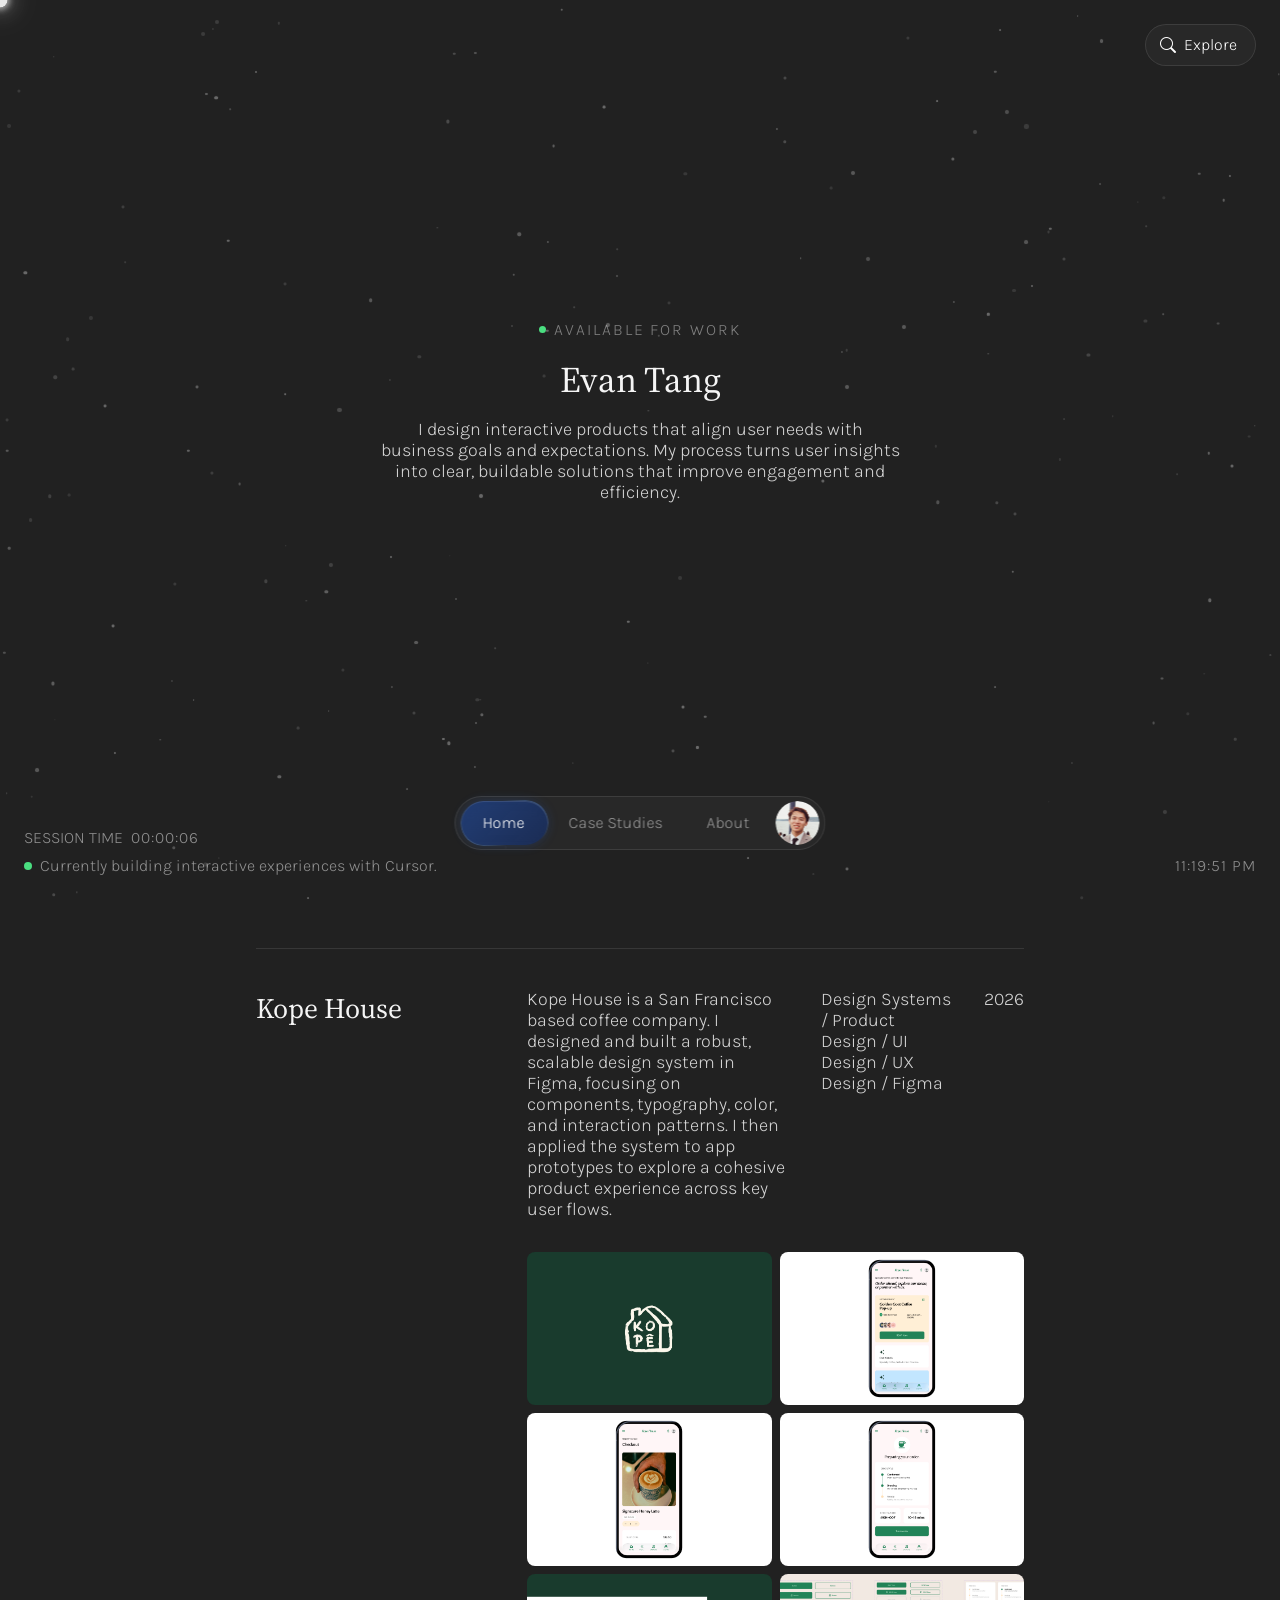
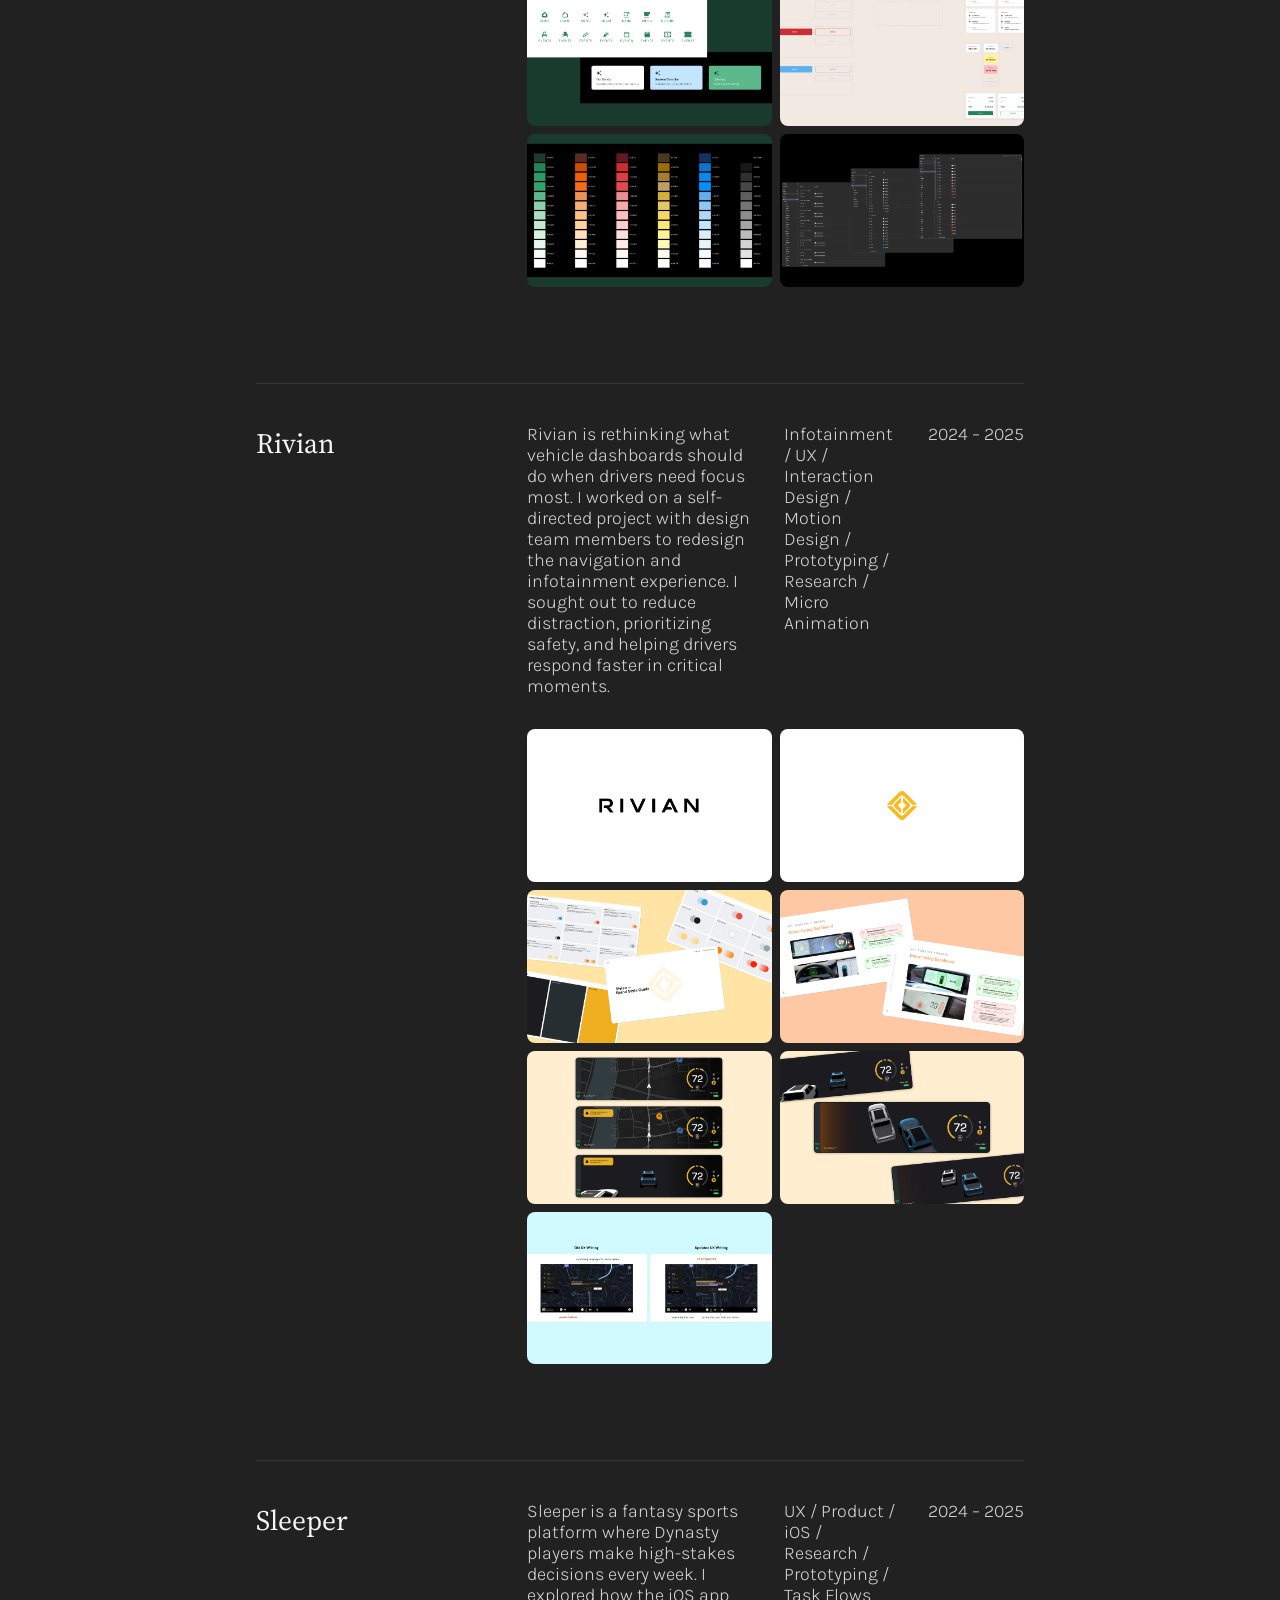
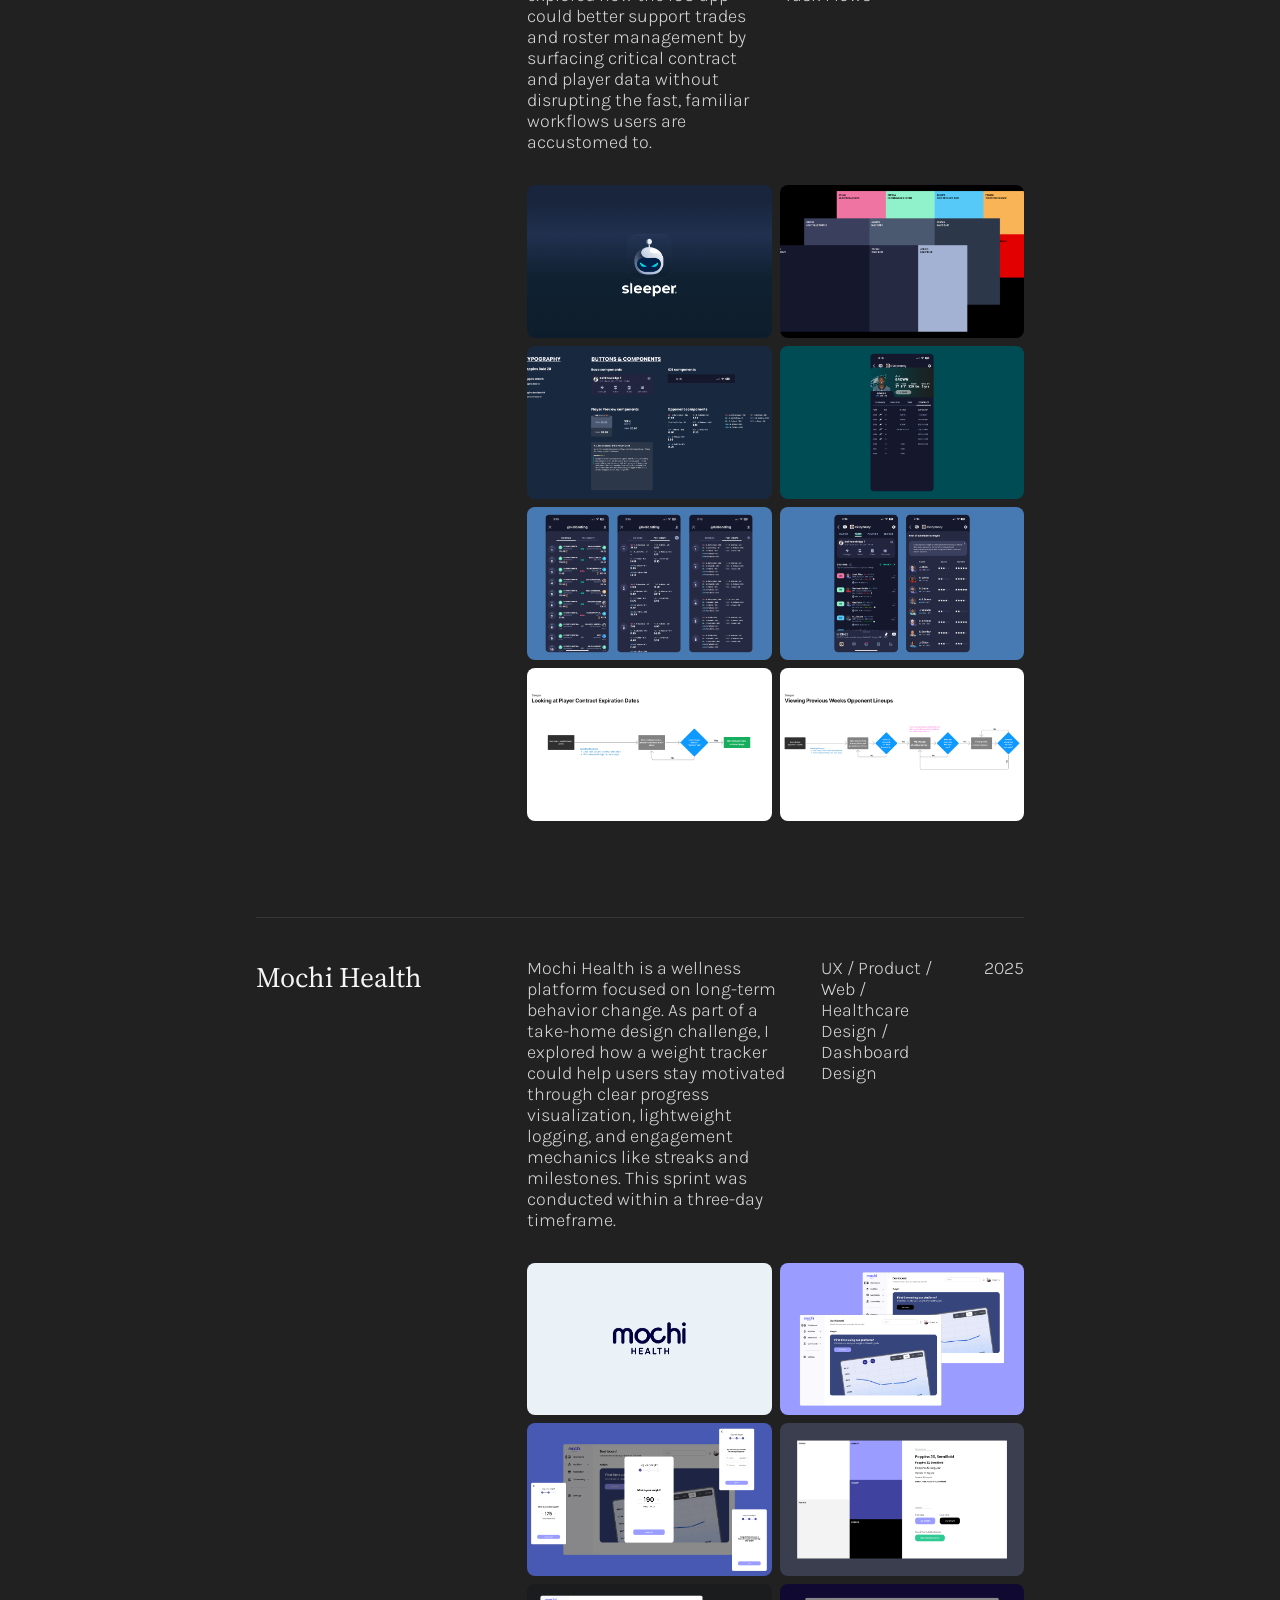
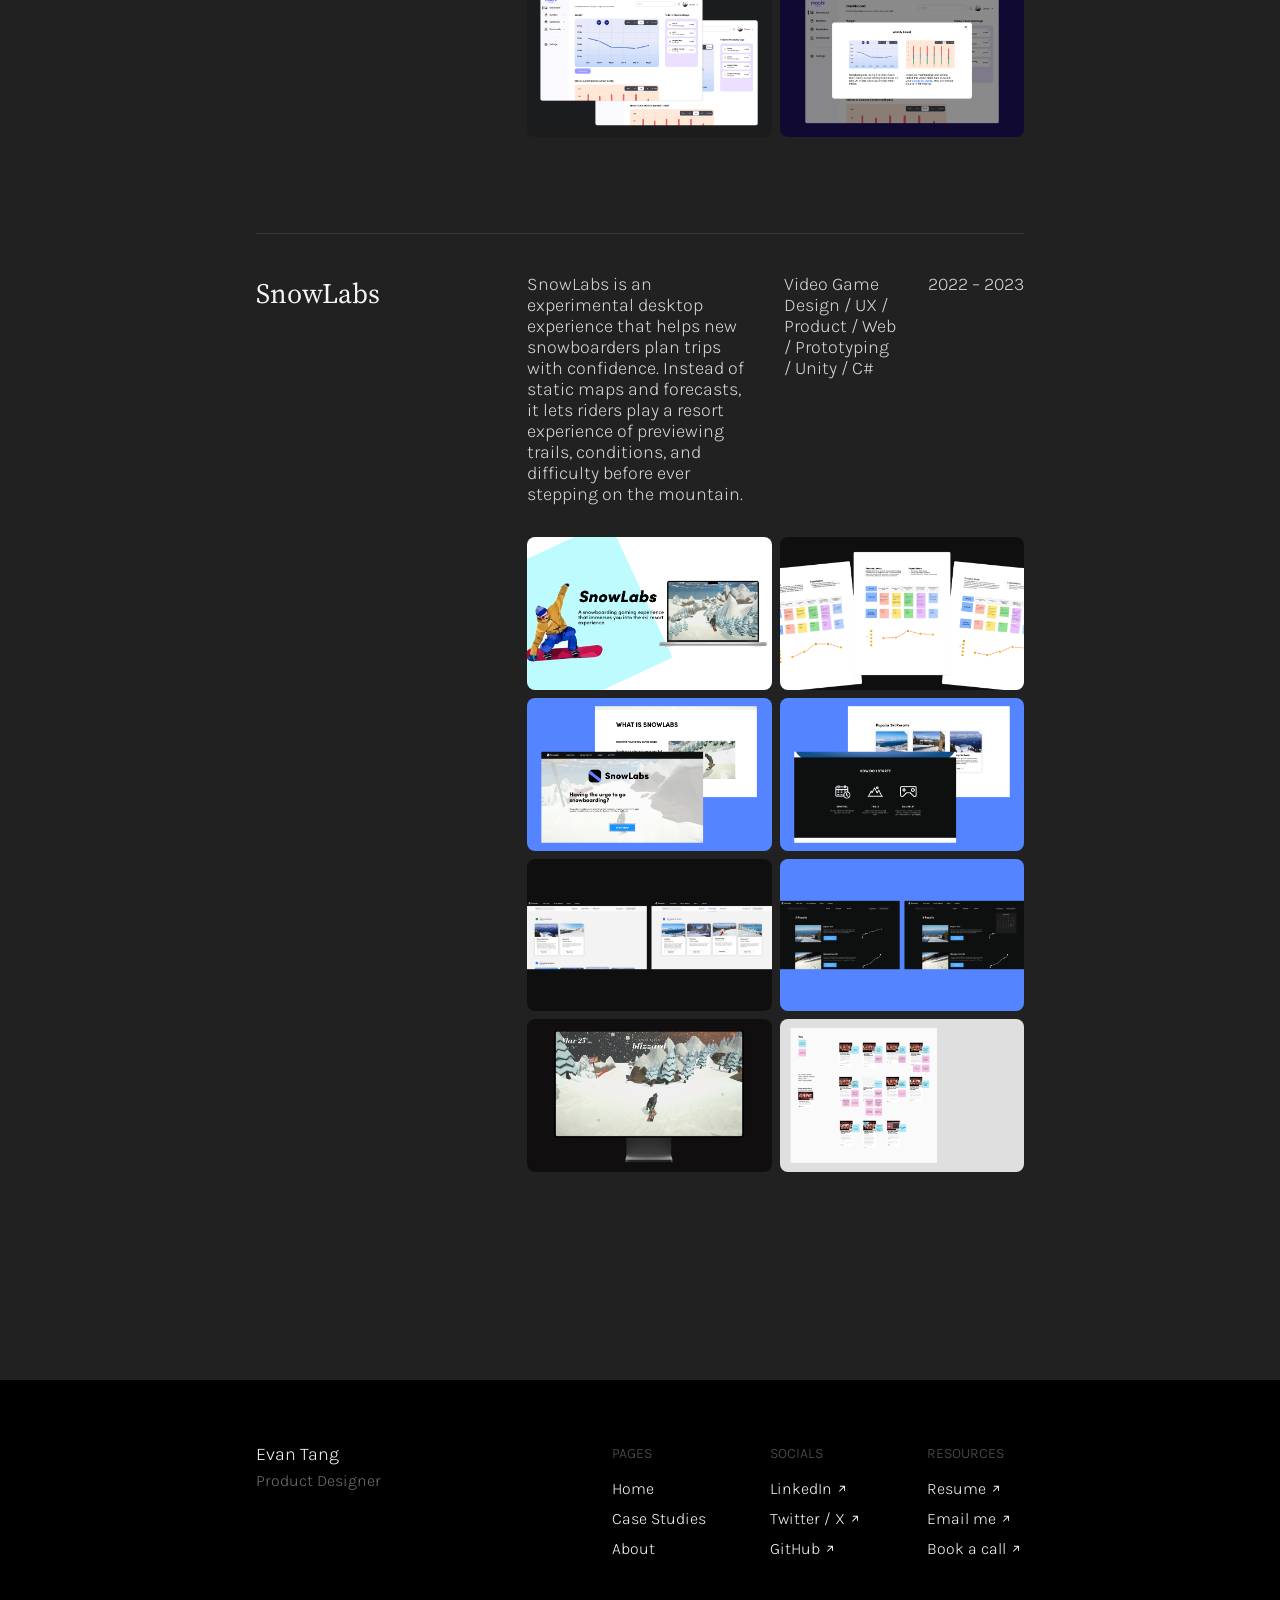
==== commit f0a357f9: "Add site favicon across all portfolio pages. Use site-logo.png as the browser tab and Apple touch ic" ====
--- a/index.html
+++ b/index.html
@@ -17,6 +17,8 @@
     })();
   </script>
   <meta name="viewport" content="width=device-width, initial-scale=1.0">
+  <link rel="icon" href="site-logo.png" type="image/png">
+  <link rel="apple-touch-icon" href="site-logo.png">
   <title>Evan Tang — Product Designer</title>
   <link href="https://fonts.googleapis.com/css2?family=Source+Serif+4:ital,wght@0,200;0,300;0,400;0,500;0,600;0,700;1,200;1,300;1,400;1,500;1,600;1,700&family=Karla:ital,wght@0,200..800;1,200..800&display=swap" rel="stylesheet">
   <link rel="stylesheet" href="https://cdn.jsdelivr.net/npm/bootstrap-icons@1.11.3/font/bootstrap-icons.min.css">
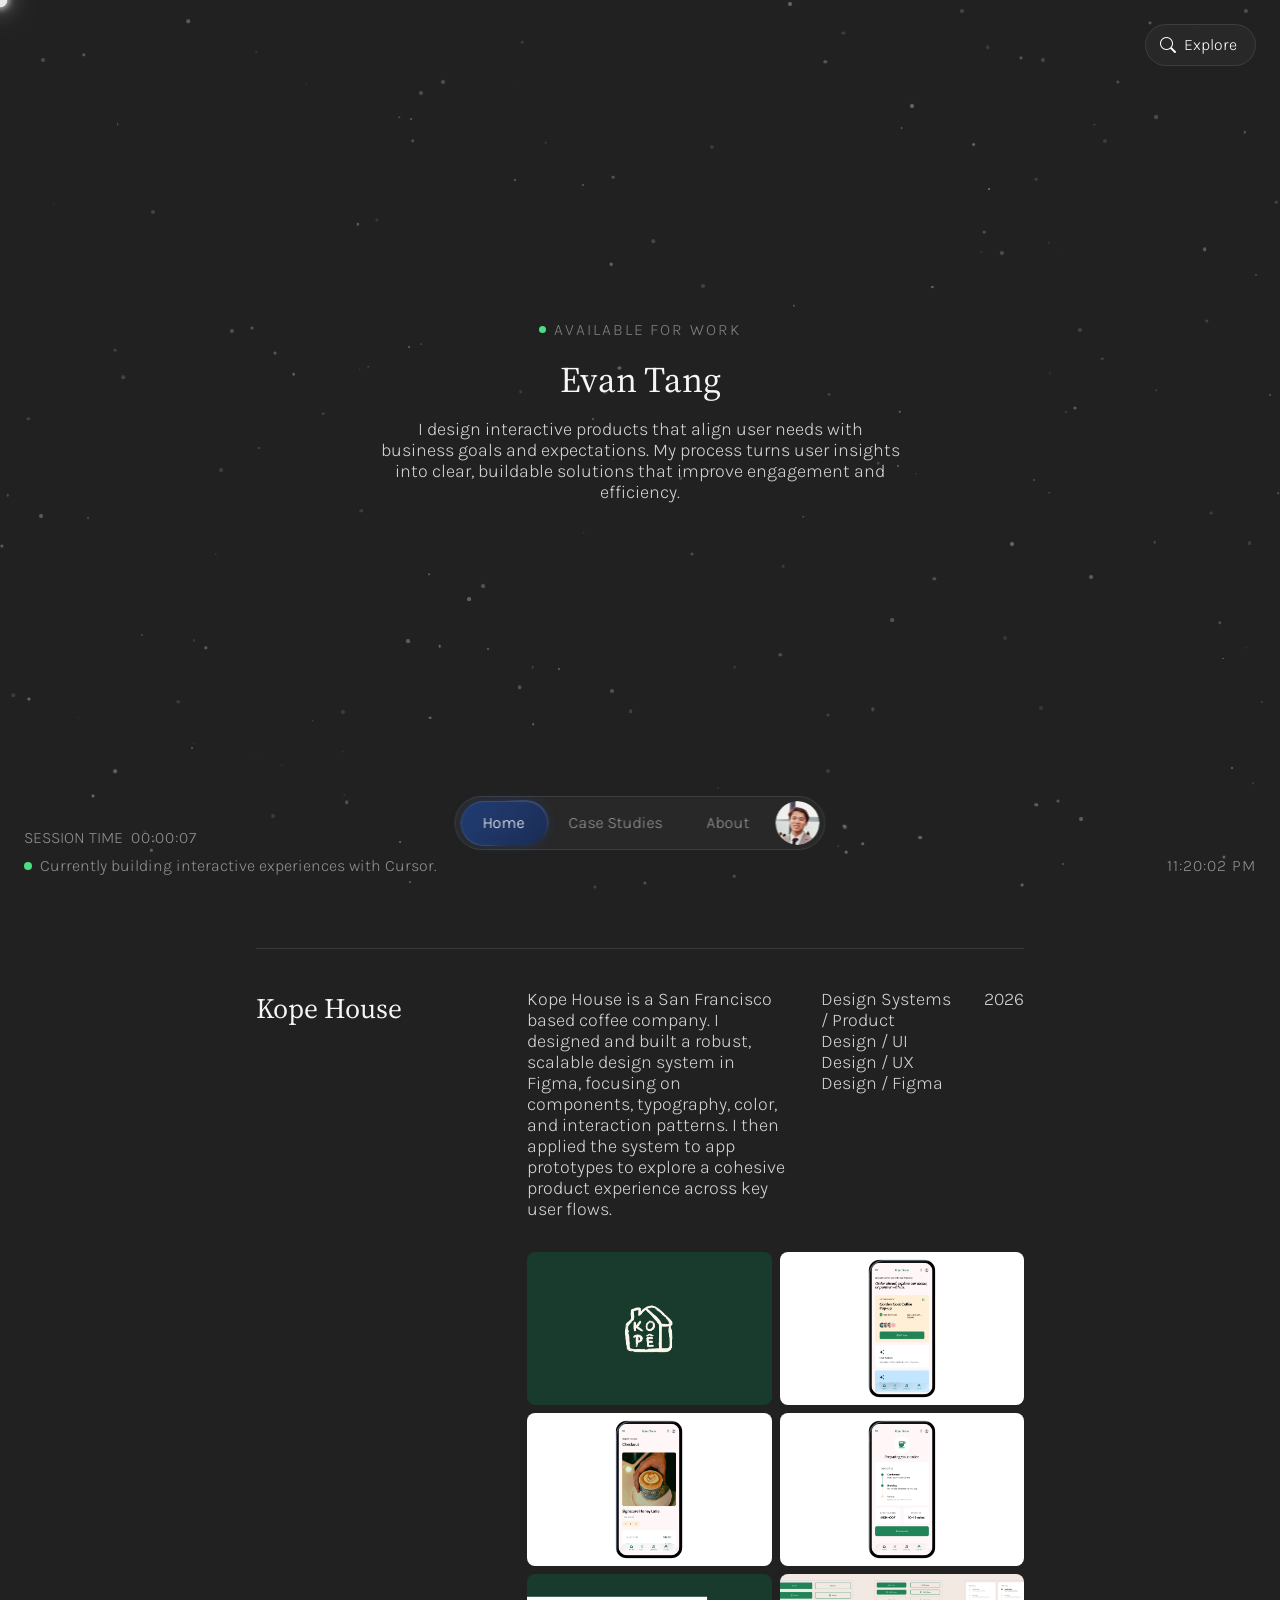
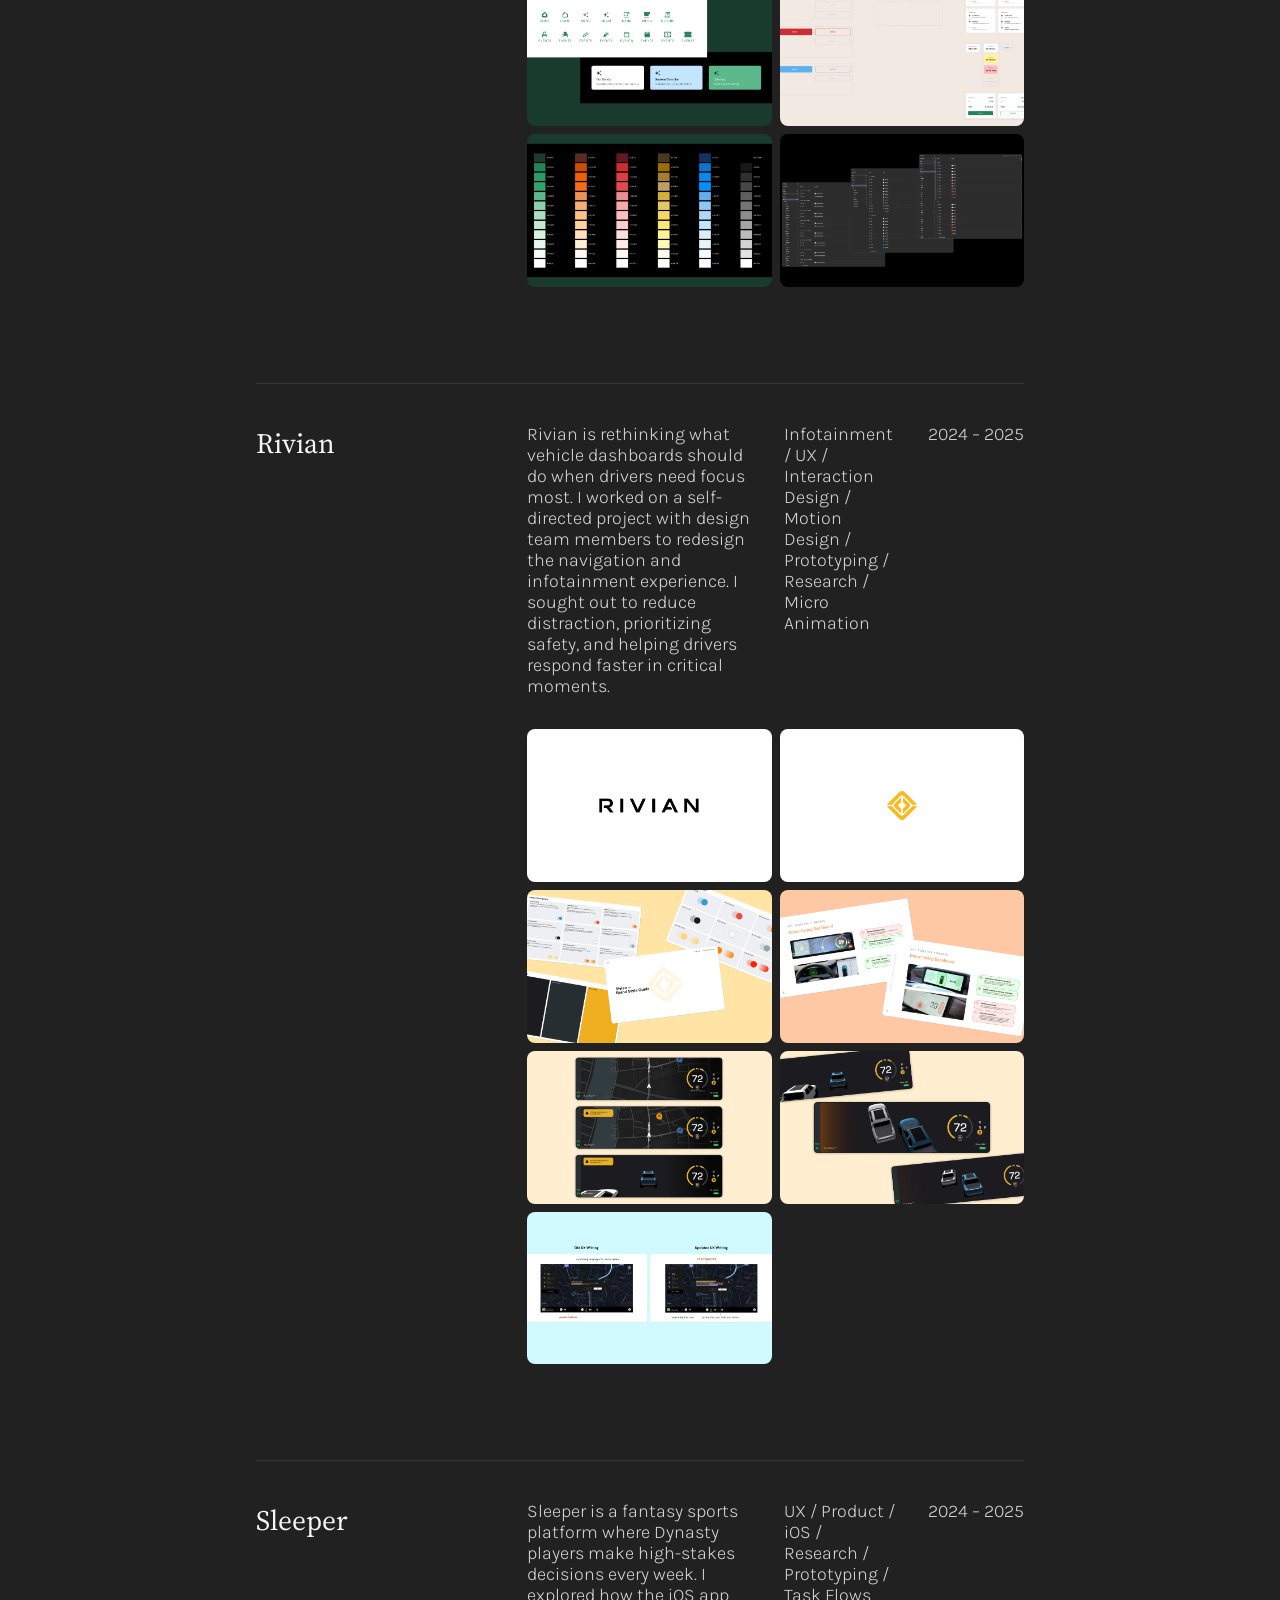
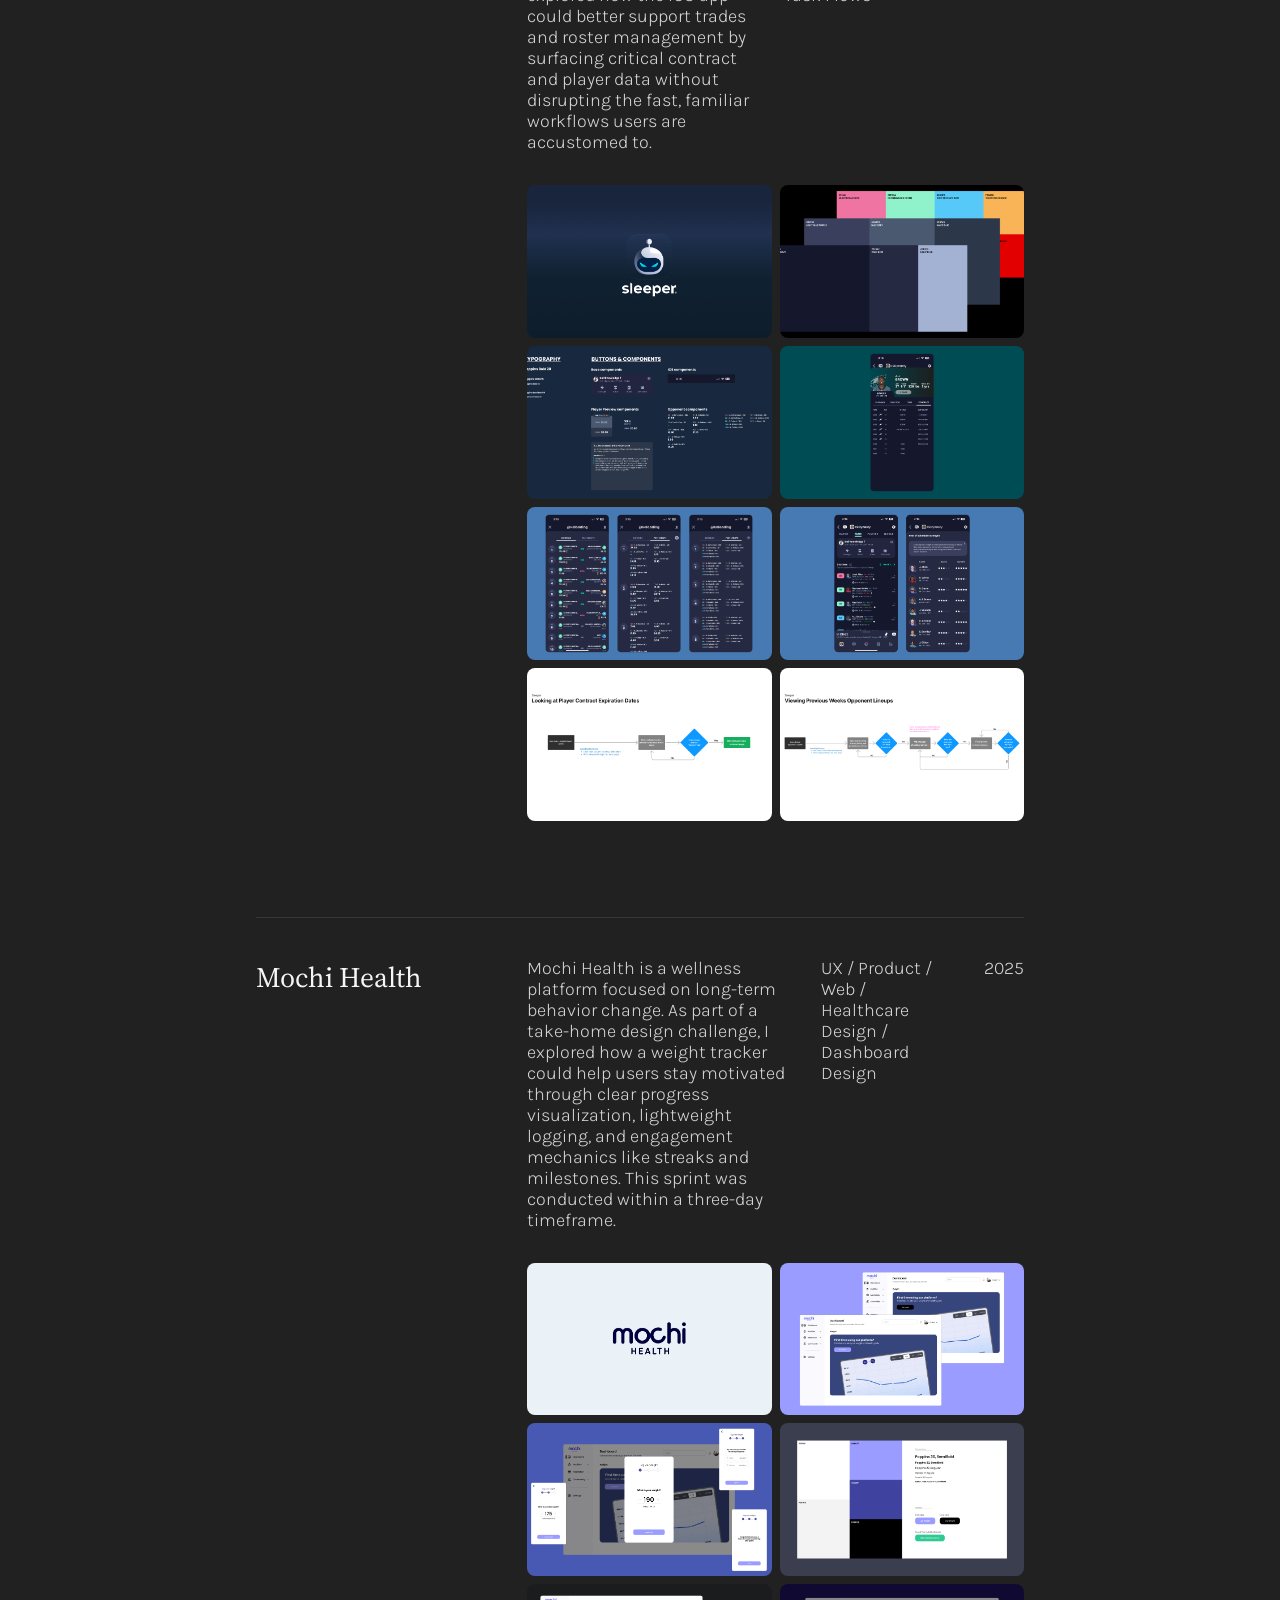
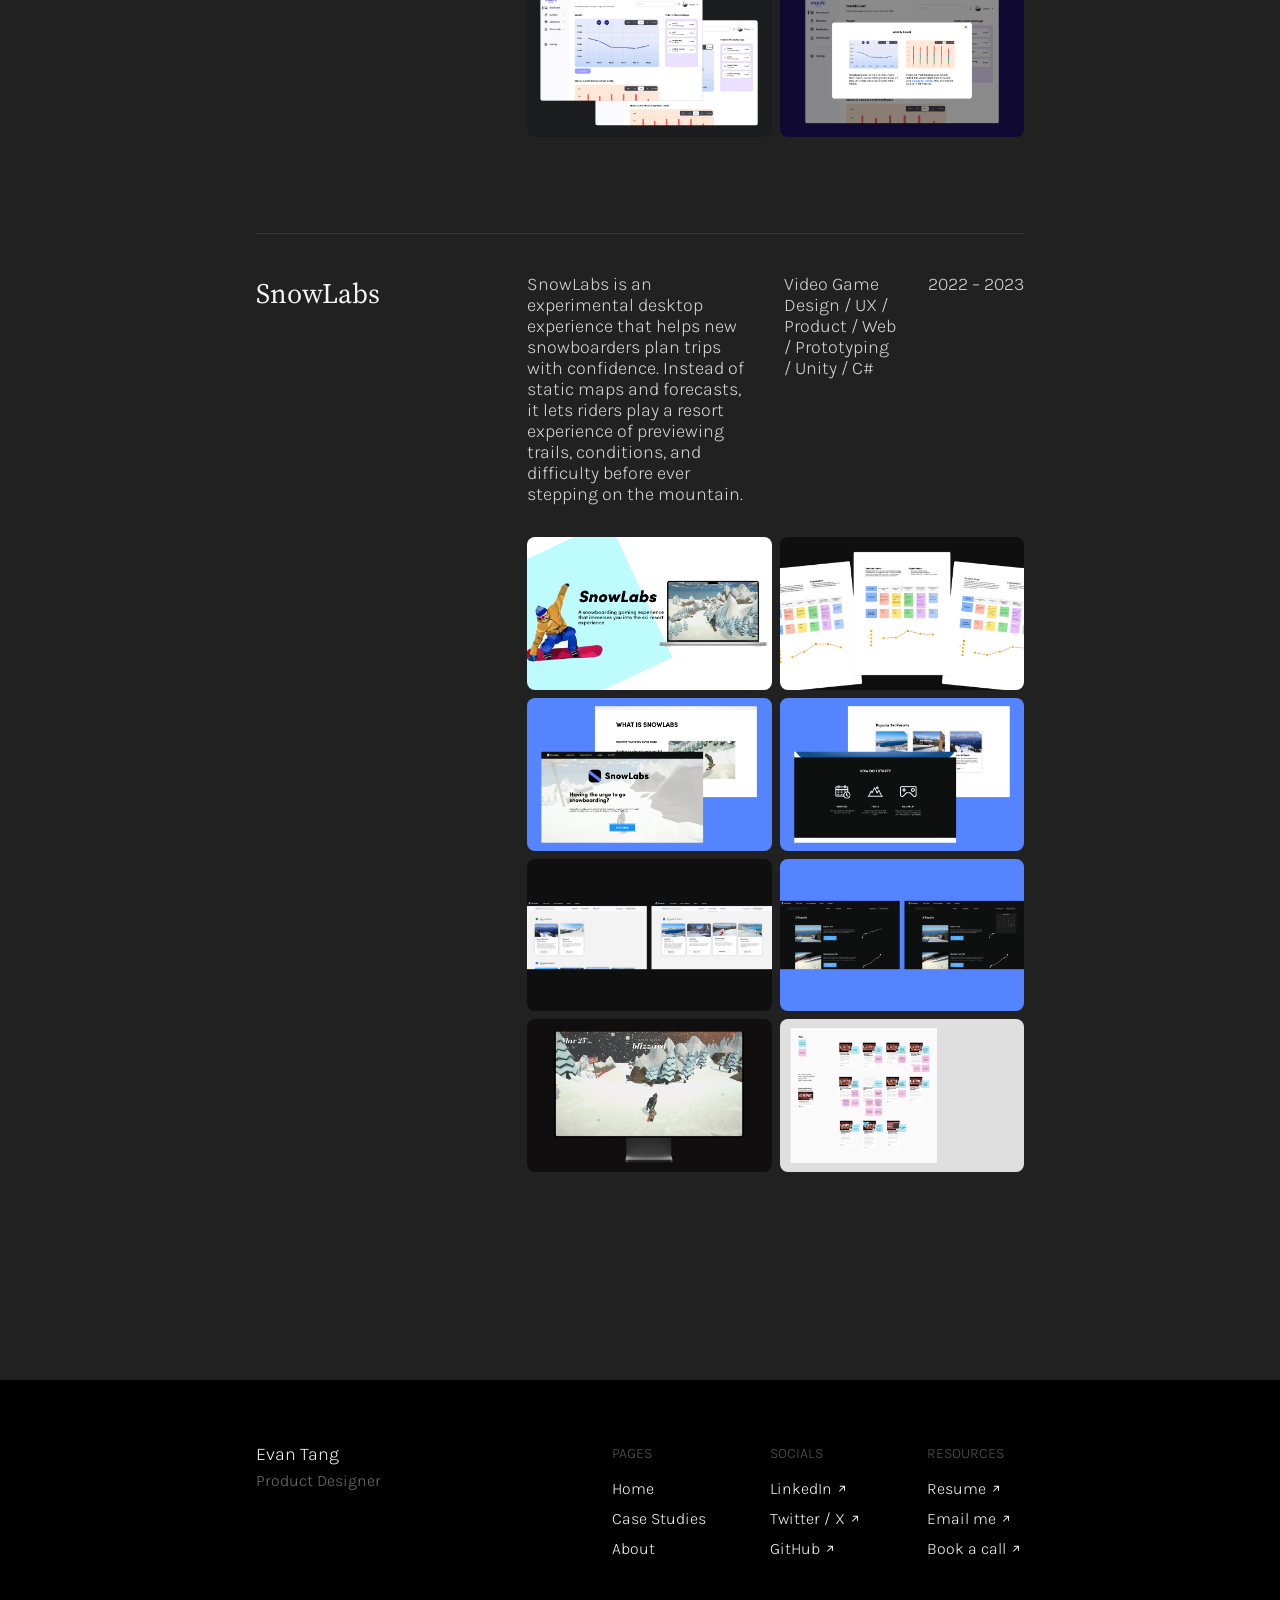
==== commit 5e497a09: "Fix navbar avatar flash by preloading profile pictures. Preload all pfp assets on page load and wait" ====
--- a/index.html
+++ b/index.html
@@ -1899,10 +1899,22 @@
         'piplup-pfp.jpg',
         'jeff-dolphin-pfp.jpg'
       ];
-      const PFP_FADE_MS = 120;
 
       let pfpIndex = 0;
       let pfpTransitioning = false;
+
+      function preloadPfp(src) {
+        return new Promise(function (resolve, reject) {
+          const img = new Image();
+          img.onload = function () { resolve(); };
+          img.onerror = reject;
+          img.src = src;
+        });
+      }
+
+      PFP_IMAGES.forEach(function (name) {
+        preloadPfp(PFP_PATH + name).catch(function () {});
+      });
 
       function launchConfetti() {
         for (let i = 0; i < 28; i++) {
@@ -1926,15 +1938,19 @@
         }
       }
 
-      function crossfadeStack(stack, nextSrc) {
-        const layers = stack.querySelectorAll('.avatar-stack-img');
-        const top = stack.querySelector('.avatar-stack-img.is-top');
-        const bottom = top === layers[0] ? layers[1] : layers[0];
-        bottom.src = nextSrc;
-        bottom.alt = top.alt;
-        void bottom.offsetWidth;
-        top.classList.remove('is-top');
-        bottom.classList.add('is-top');
+      function crossfadeStack(stack, nextSrc, done) {
+        preloadPfp(nextSrc).then(function () {
+          const layers = stack.querySelectorAll('.avatar-stack-img');
+          const top = stack.querySelector('.avatar-stack-img.is-top');
+          const bottom = top === layers[0] ? layers[1] : layers[0];
+          bottom.src = nextSrc;
+          bottom.alt = top.alt;
+          top.classList.remove('is-top');
+          bottom.classList.add('is-top');
+          if (done) done();
+        }).catch(function () {
+          if (done) done();
+        });
       }
 
       function cycleProfilePic() {
@@ -1943,11 +1959,13 @@
 
         pfpIndex = (pfpIndex + 1) % PFP_IMAGES.length;
         const nextSrc = PFP_PATH + PFP_IMAGES[pfpIndex];
-        if (avatarStack) crossfadeStack(avatarStack, nextSrc);
-
-        setTimeout(function () {
+        if (!avatarStack) {
           pfpTransitioning = false;
-        }, PFP_FADE_MS);
+          return;
+        }
+        crossfadeStack(avatarStack, nextSrc, function () {
+          pfpTransitioning = false;
+        });
       }
 
       btn.addEventListener('click', function (e) {
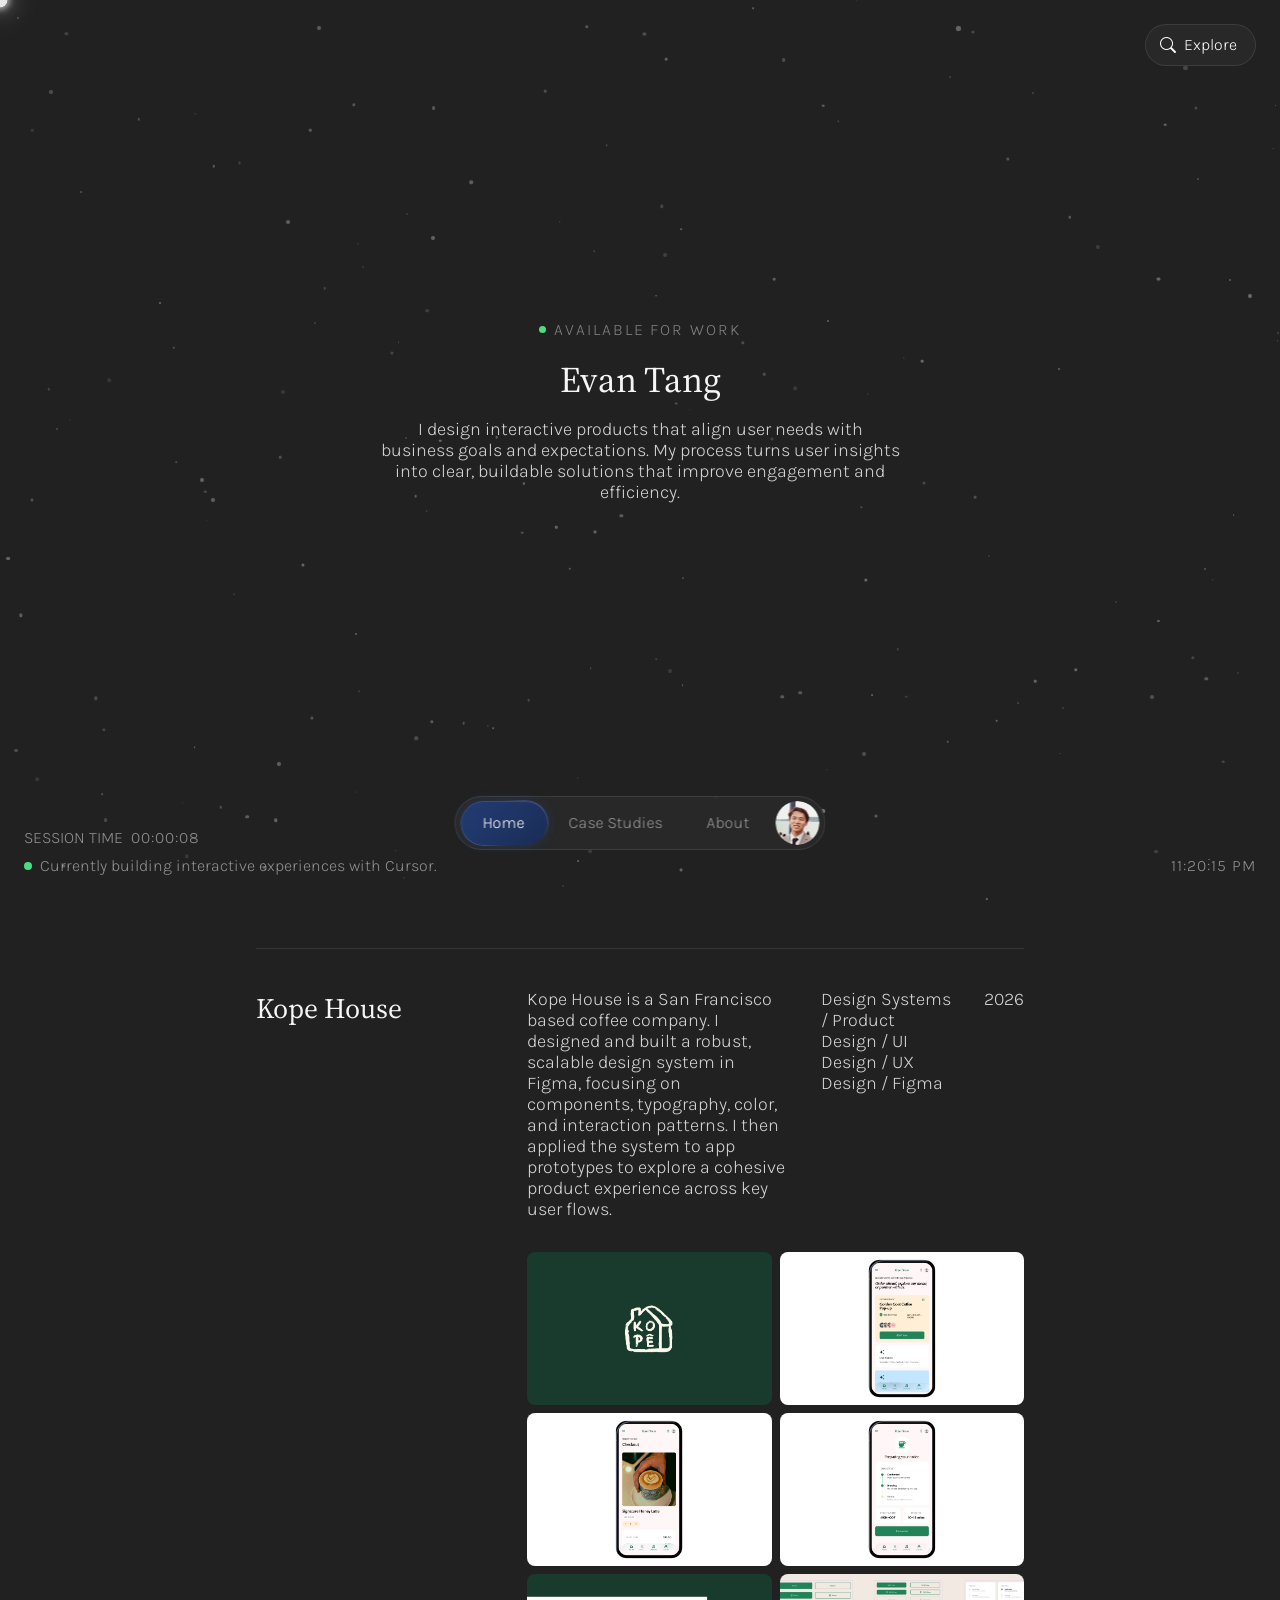
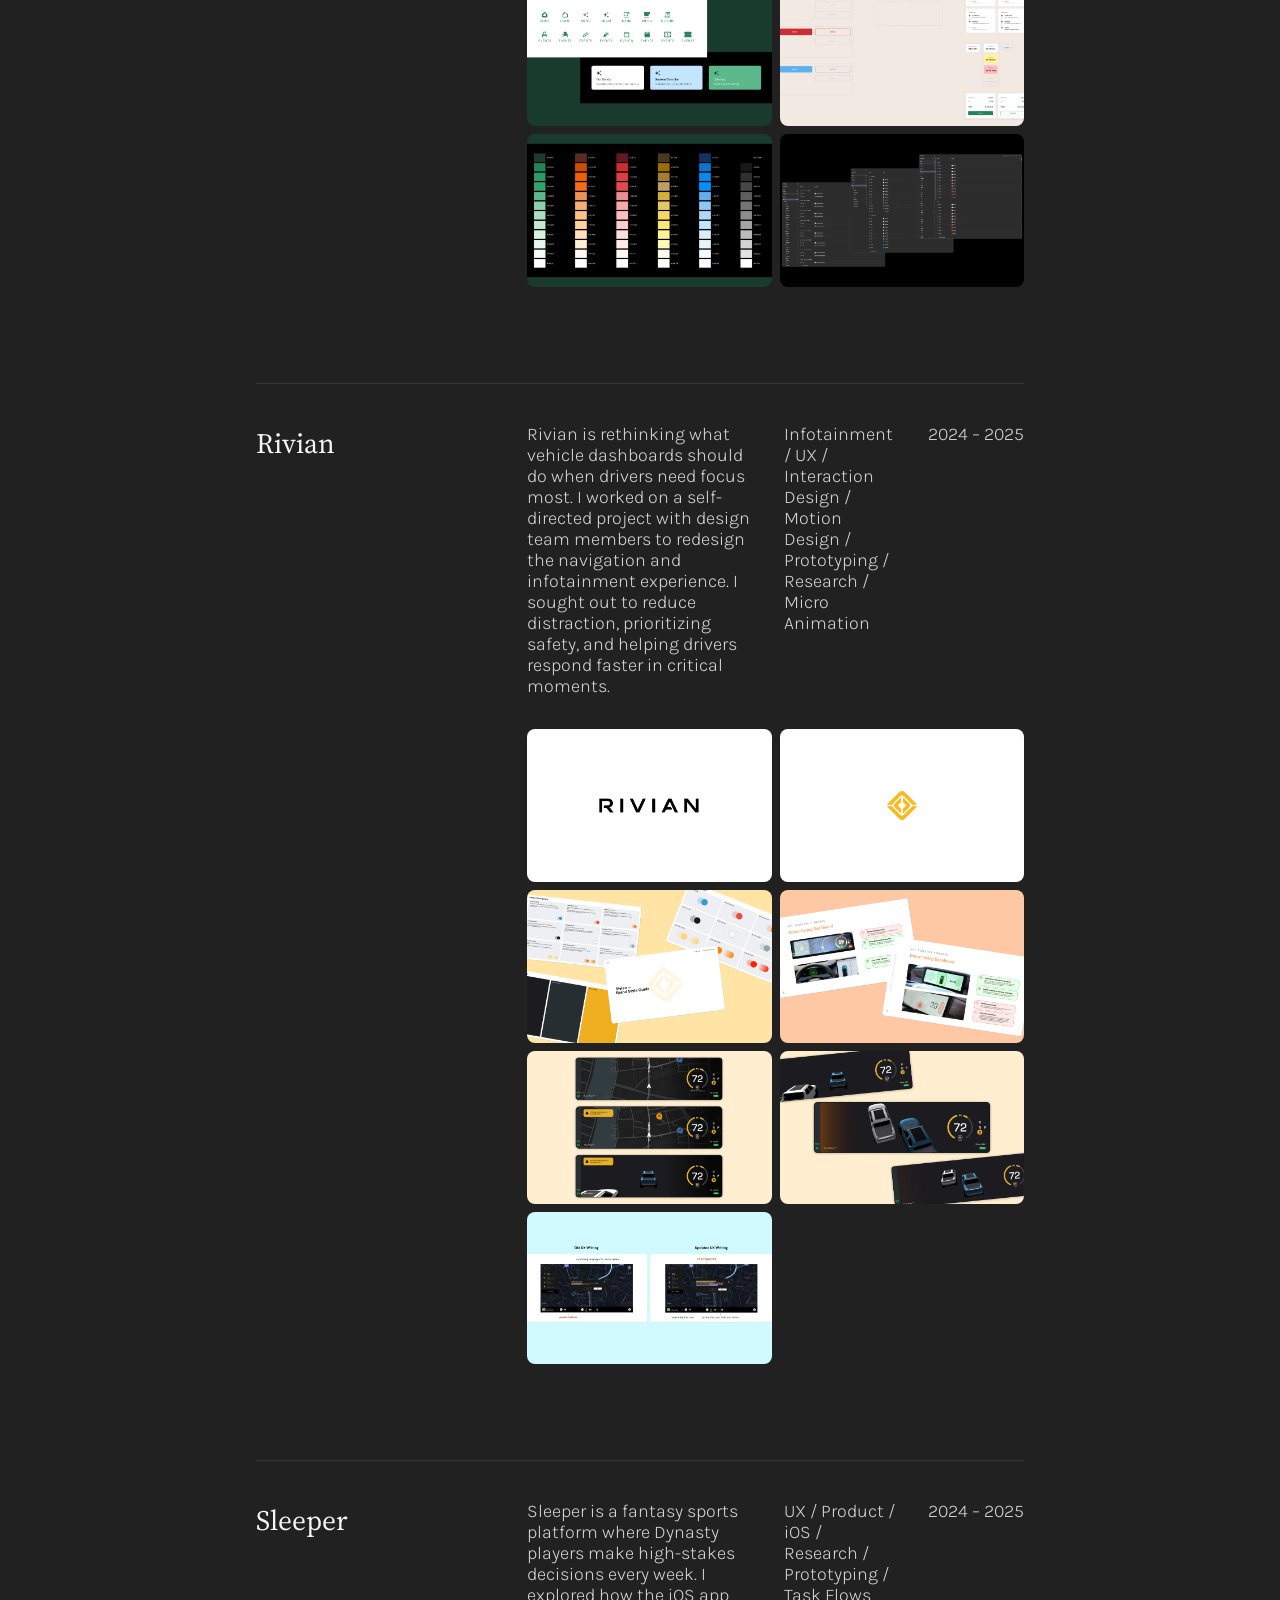
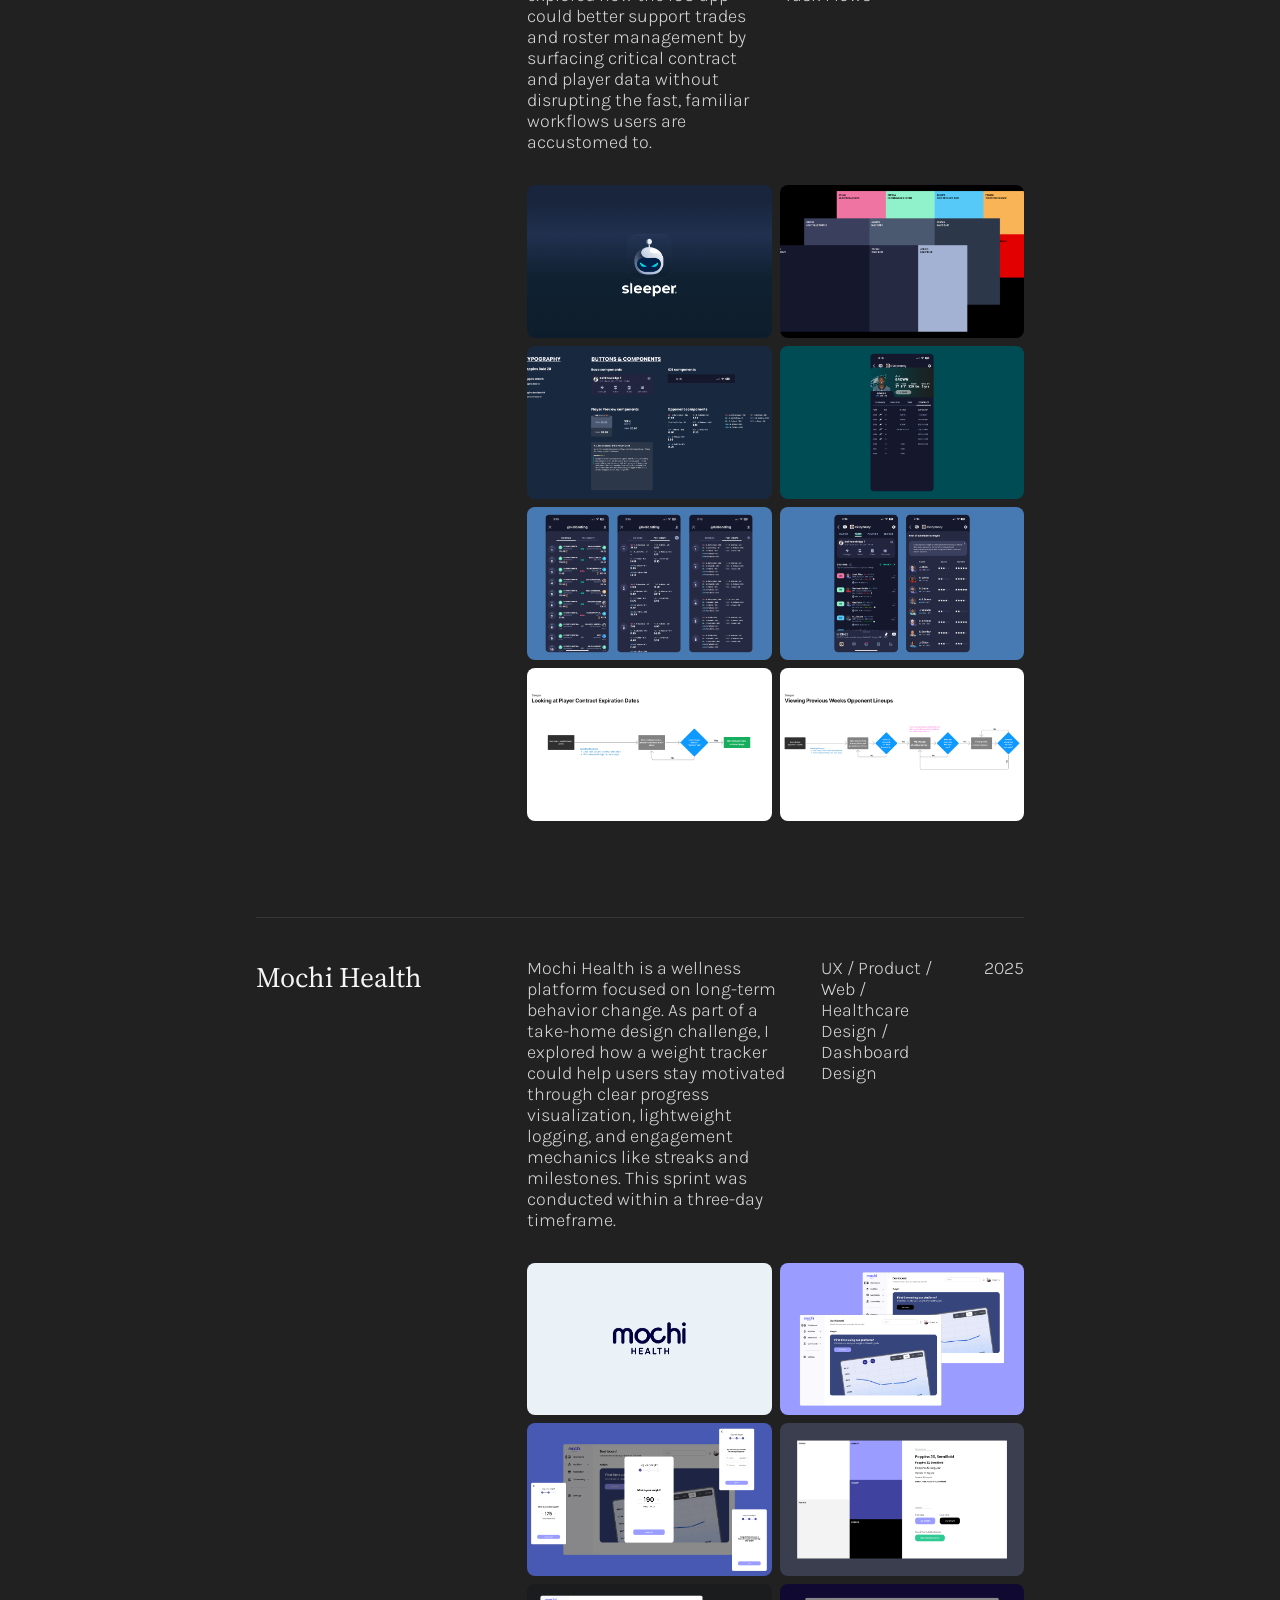
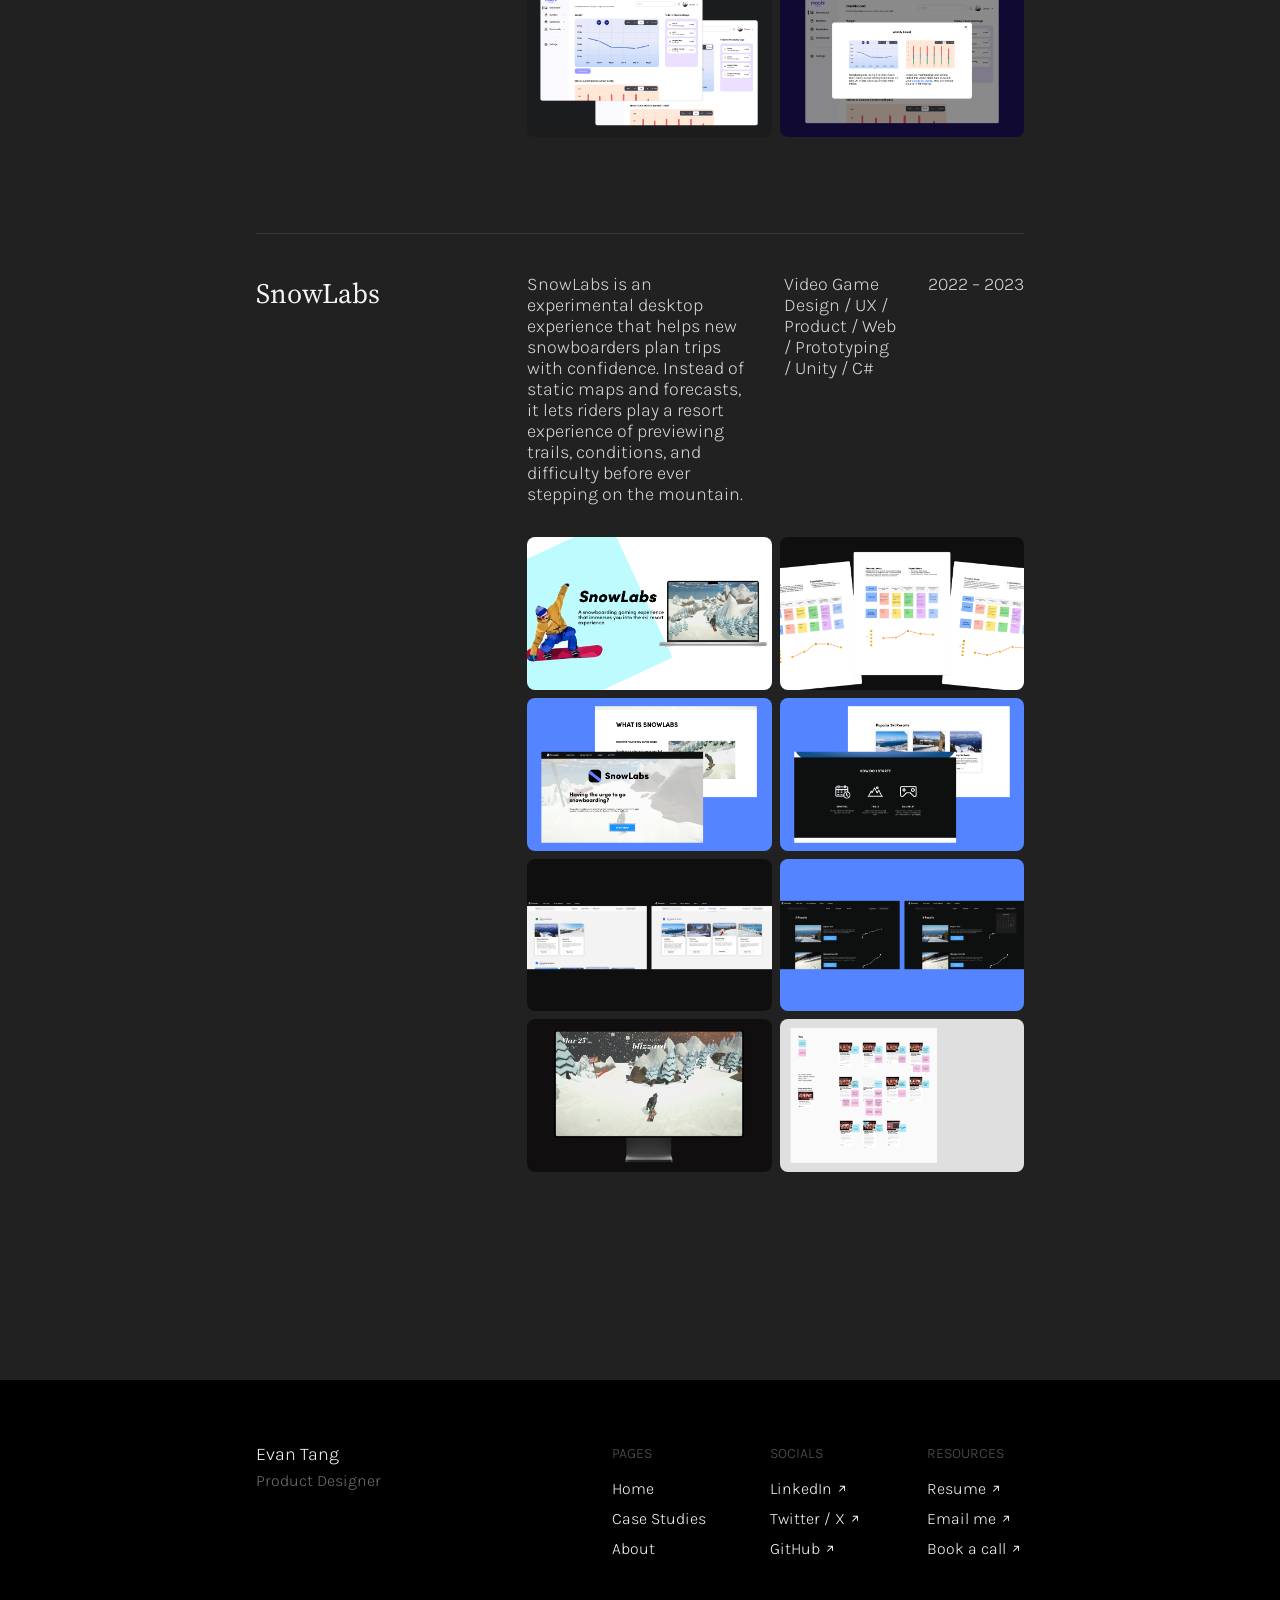
==== commit fe7a1907: "Defer Case Studies media until the tab opens to speed up initial load. Lazy-load hidden tab images a" ====
--- a/index.html
+++ b/index.html
@@ -1487,8 +1487,8 @@
               <div class="cs-media cs-media--rivian cs-placeholder cs-placeholder--landscape">
                 <div class="cs-card-media-inner cs-card-media-inner--rivian">
                   <div class="cs-media__frame">
-                    <video autoplay loop muted playsinline preload="auto" aria-label="Rivian collision warning UI animation">
-                      <source src="images/case-studies/rivian-collision-ani.mp4" type="video/mp4">
+                    <video loop muted playsinline preload="none" aria-label="Rivian collision warning UI animation">
+                      <source data-src="images/case-studies/rivian-collision-ani.mp4" type="video/mp4">
                     </video>
                   </div>
                 </div>
@@ -1513,7 +1513,7 @@
               <div class="cs-media cs-media--sleeper cs-placeholder cs-placeholder--square">
                 <div class="cs-card-media-inner cs-card-media-inner--sleeper">
                   <div class="cs-sleeper-frame">
-                    <img src="images/case-studies/sleeper-strength-of-schedule.gif" alt="Sleeper strength of schedule feature">
+                    <img data-src="images/case-studies/sleeper-strength-of-schedule.gif" alt="Sleeper strength of schedule feature" loading="lazy">
                   </div>
                 </div>
                 <div class="cs-card-hover" aria-hidden="true">
@@ -1536,7 +1536,7 @@
             <a href="/snowlabs" class="cs-item" id="cs-snowlabs-link">
               <div class="cs-media cs-media--snowlabs cs-placeholder cs-placeholder--landscape">
                 <div class="cs-card-media-inner">
-                  <img src="images/case-studies/snowlabs-banner.jpg" alt="SnowLabs trip planning and snowboarding project">
+                  <img data-src="images/case-studies/snowlabs-banner.jpg" alt="SnowLabs trip planning and snowboarding project" loading="lazy">
                 </div>
                 <div class="cs-card-hover" aria-hidden="true">
                   <div class="cs-card-hover-main">
@@ -1576,7 +1576,7 @@
           <div class="about-visual">
             <div class="about-photo-wrap">
               <div class="about-photo-inner">
-                <img src="images/home/about/evan-portrait.webp" class="about-photo" alt="Portrait of Evan Tang" loading="eager">
+                <img src="images/home/about/evan-portrait.webp" class="about-photo" alt="Portrait of Evan Tang" loading="lazy">
               </div>
             </div>
           </div>
@@ -1671,6 +1671,26 @@
         about: document.getElementById('page-about')
       };
 
+      function loadCaseStudiesMedia() {
+        var page = pages['case-studies'];
+        if (!page || page.dataset.mediaLoaded === 'true') return;
+        page.dataset.mediaLoaded = 'true';
+
+        var video = page.querySelector('video');
+        if (video) {
+          var source = video.querySelector('source[data-src]');
+          if (source) {
+            source.src = source.dataset.src;
+            video.load();
+            video.play().catch(function () {});
+          }
+        }
+
+        page.querySelectorAll('img[data-src]').forEach(function (img) {
+          img.src = img.dataset.src;
+        });
+      }
+
       function normalizeTab(tab) {
         return tab === 'work' ? 'case-studies' : tab;
       }
@@ -1712,6 +1732,7 @@
         if (!animate) {
           showPage(tabName);
           window.scrollTo(0, 0);
+          if (tabName === 'case-studies') loadCaseStudiesMedia();
           if (pushState) {
             history.pushState({ tab: tabName }, '', tabName === 'home' ? '/' : '/' + tabName);
           }
@@ -1735,6 +1756,7 @@
           requestAnimationFrame(function () {
             requestAnimationFrame(function () {
               incoming.style.opacity = '1';
+              if (tabName === 'case-studies') loadCaseStudiesMedia();
               setTimeout(function () {
                 incoming.style.opacity = '';
                 isTransitioning = false;
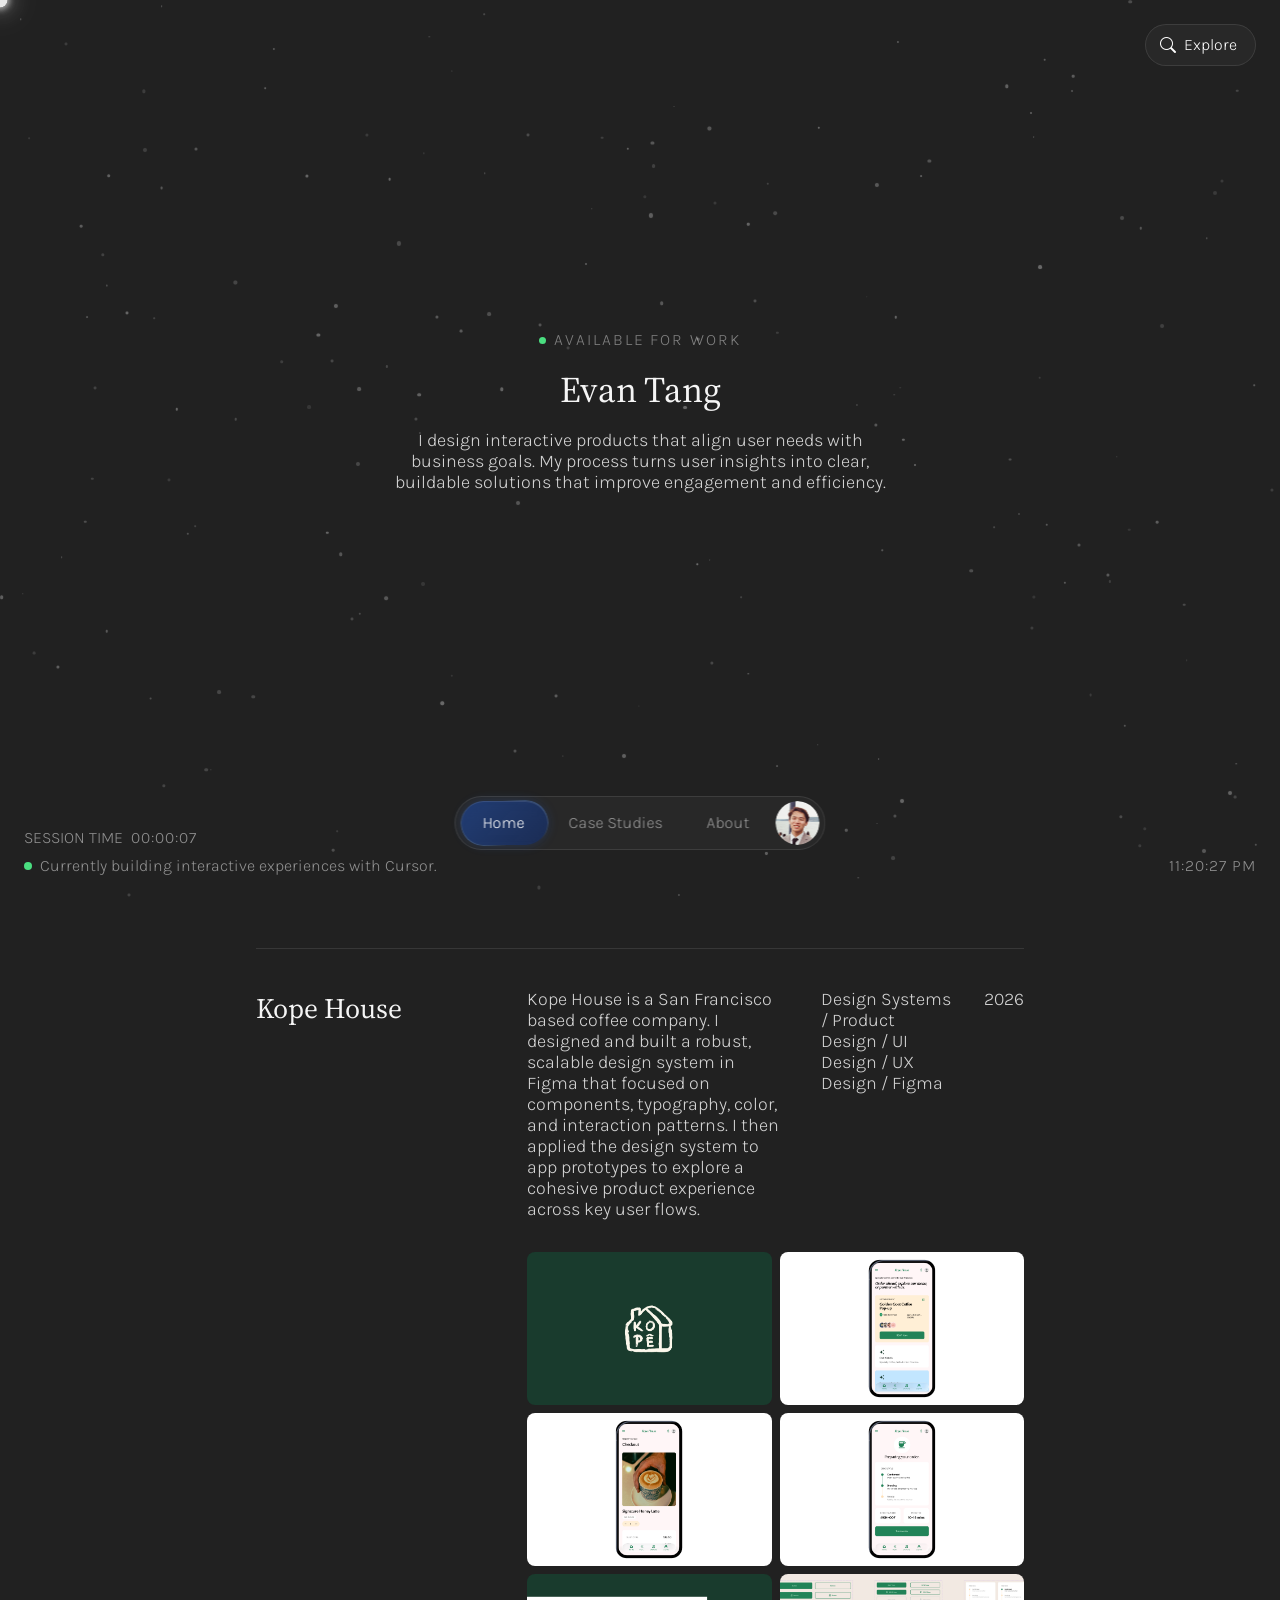
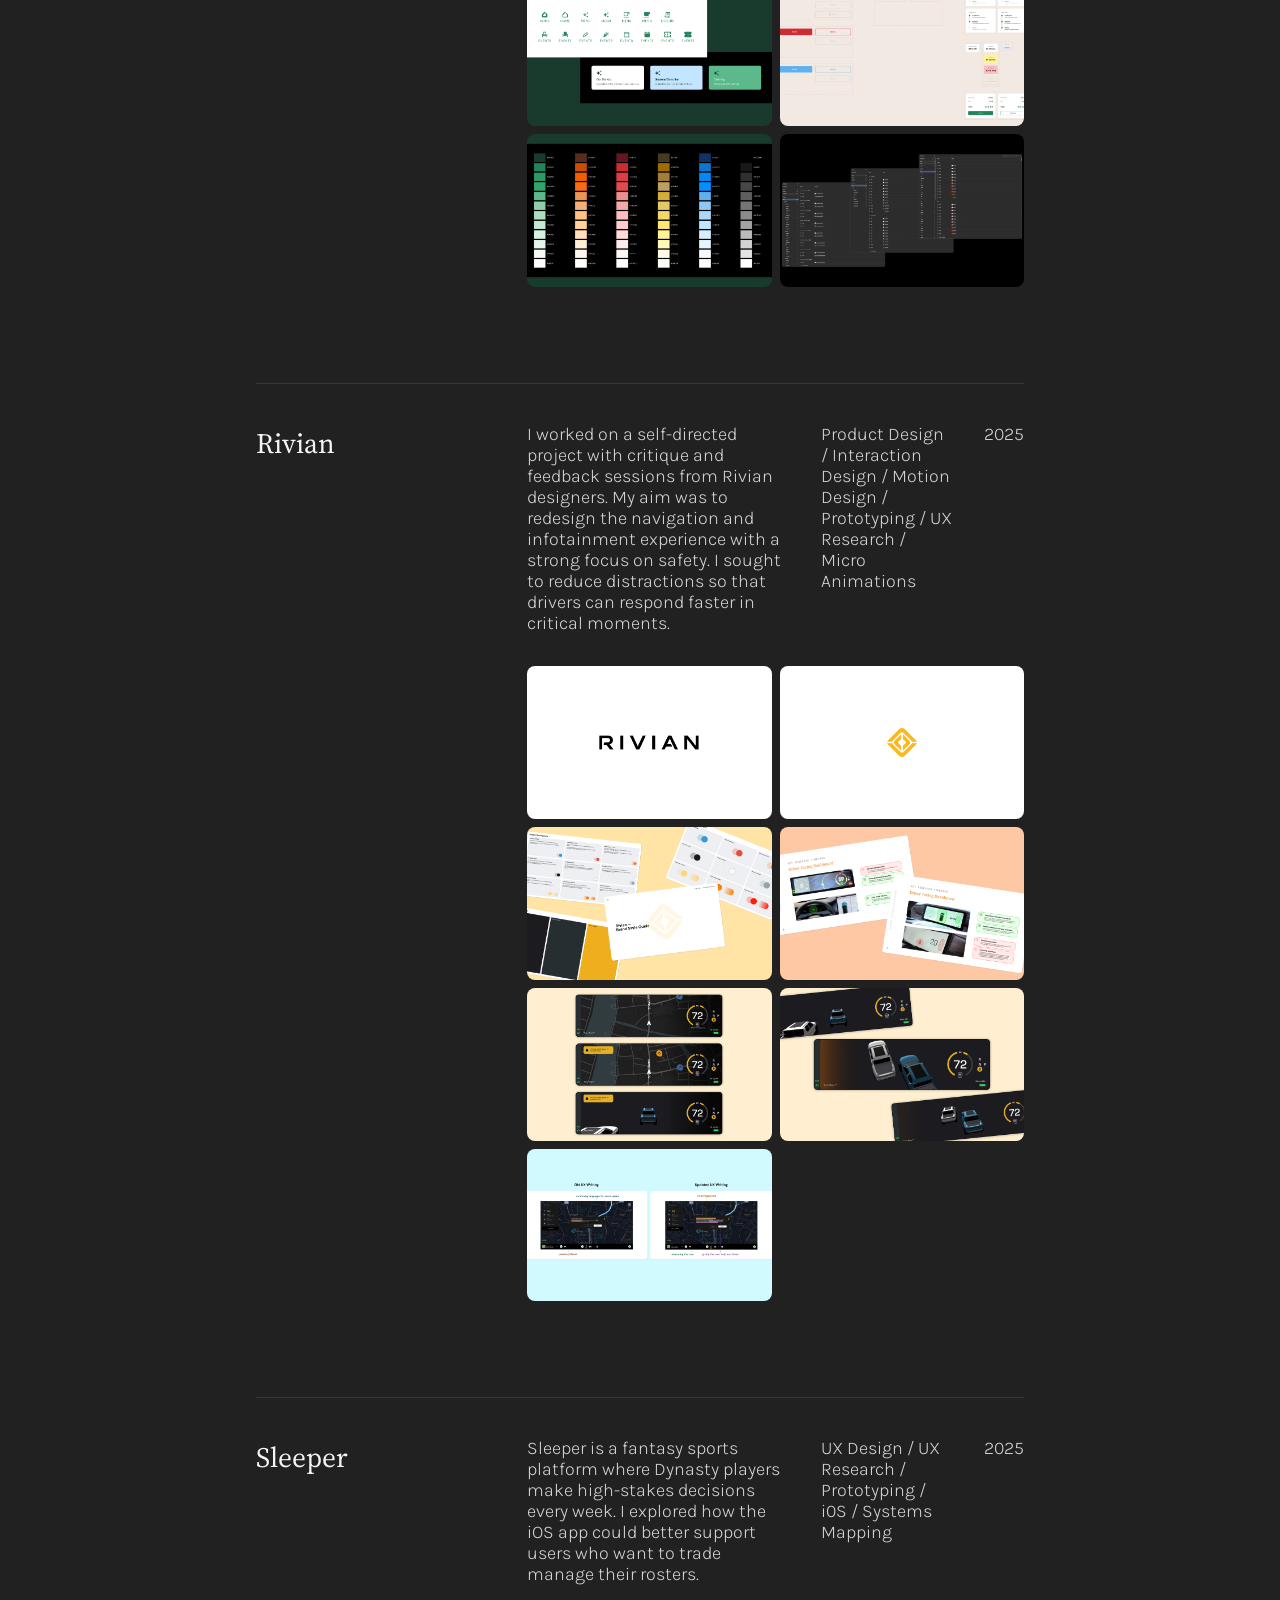
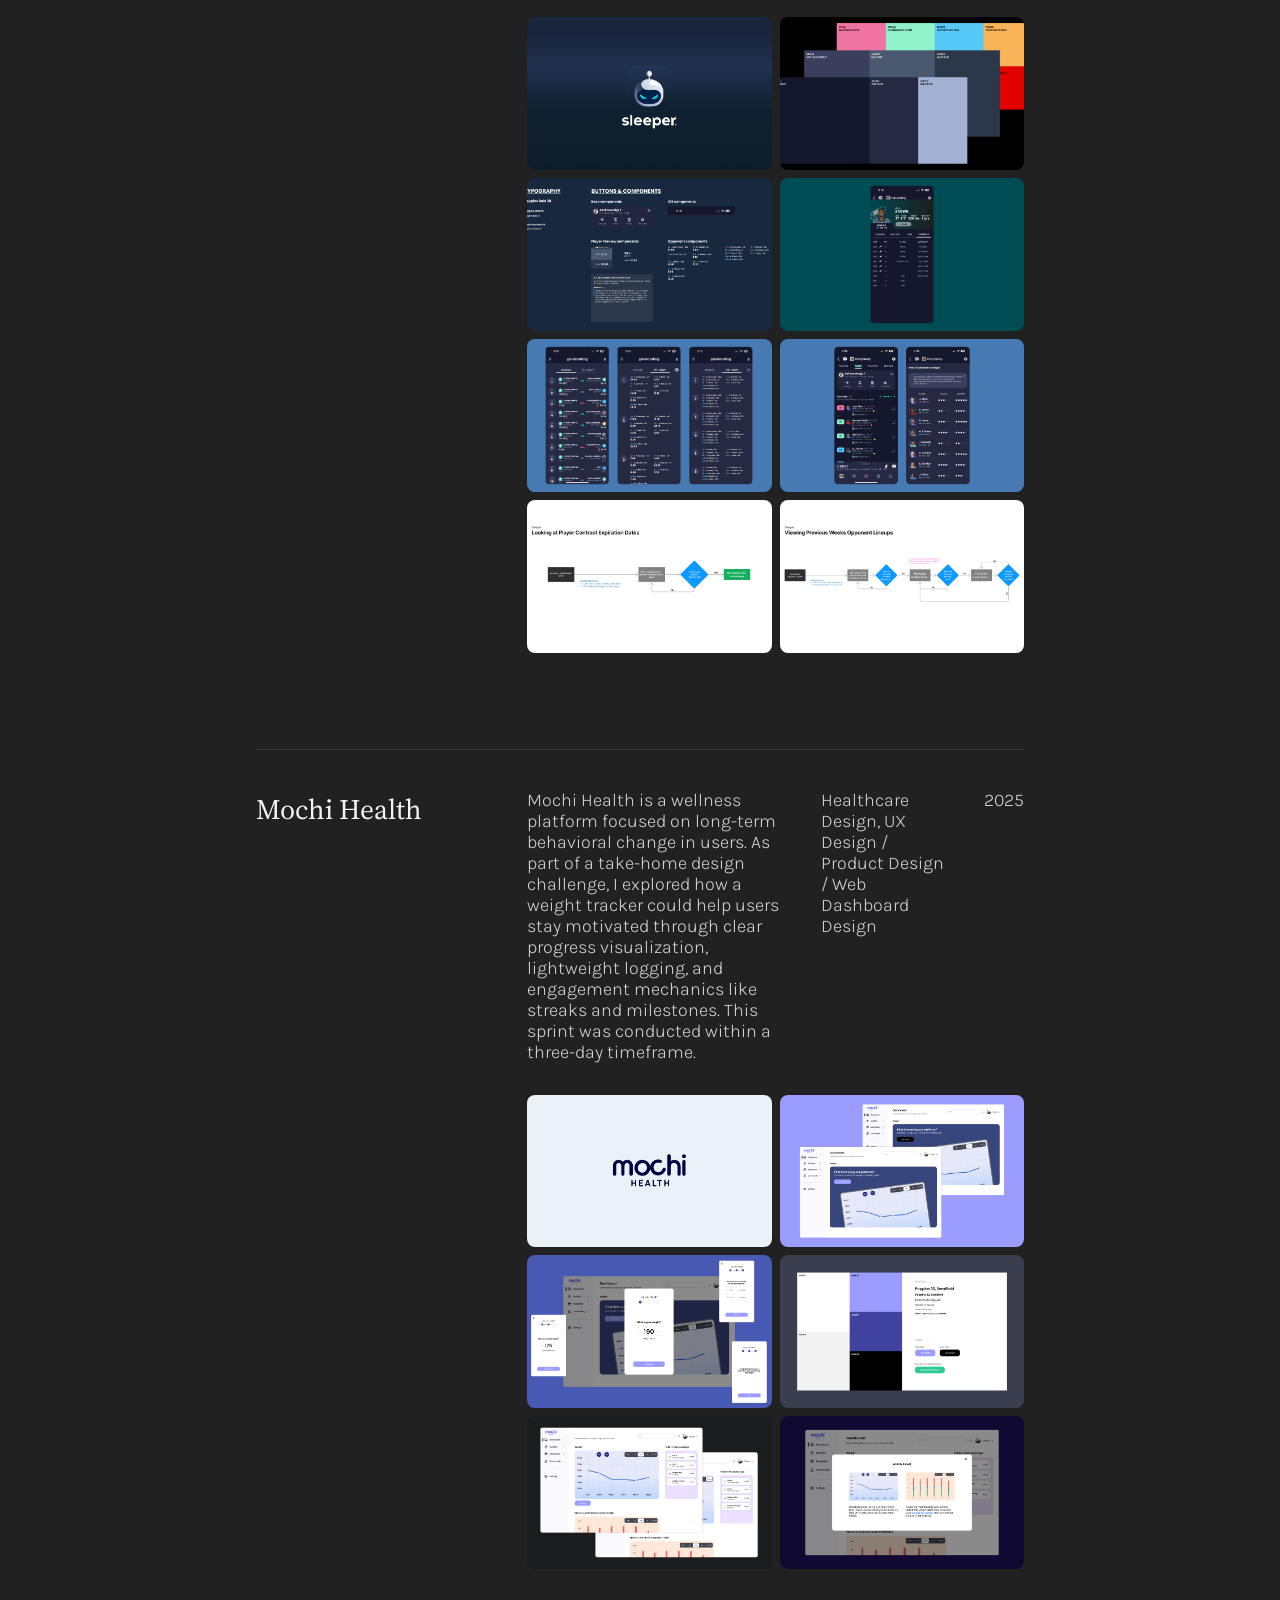
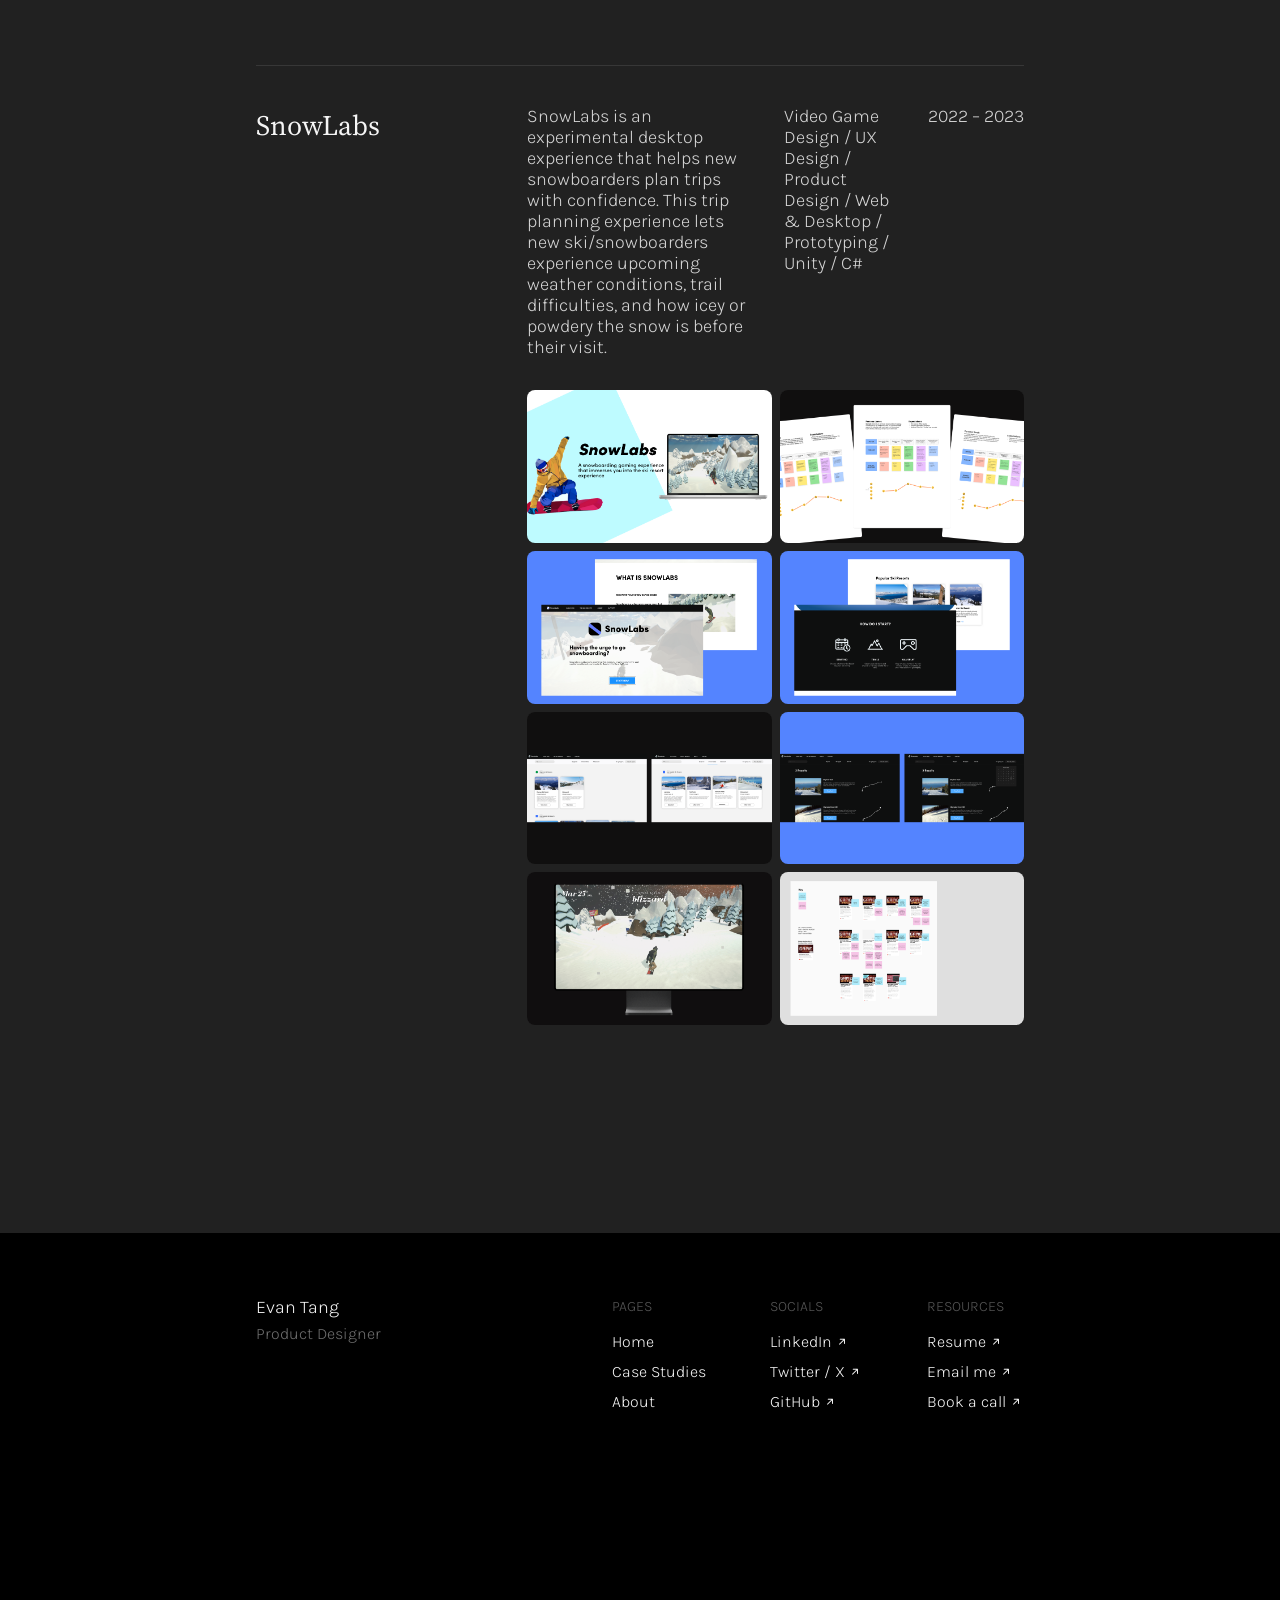
==== commit b9dc002c: "Add session-based visitor passport system and polish portfolio UI. Introduce passport session storag" ====
--- a/index.html
+++ b/index.html
@@ -24,6 +24,7 @@
   <link rel="stylesheet" href="https://cdn.jsdelivr.net/npm/bootstrap-icons@1.11.3/font/bootstrap-icons.min.css">
   <link rel="stylesheet" href="css/styles.css">
   <link rel="stylesheet" href="css/component-explore.css">
+  <link rel="stylesheet" href="css/component-passport-widget.css">
   <link rel="stylesheet" href="css/component-footer.css">
   <link rel="stylesheet" href="css/component-tagline.css">
   <style>
@@ -797,15 +798,15 @@
     }
 
     .cs-media--rivian .cs-card-hover {
-      background: #F1EEEA;
+      background: #FFB100;
     }
 
     .cs-media--sleeper .cs-card-hover {
-      background: #1A1A2E;
+      background: #131B38;
     }
 
     .cs-media--snowlabs .cs-card-hover {
-      background: #151519;
+      background: #363e49;
     }
 
     .cs-media--sleeper .cs-card-hover-eyebrow,
@@ -1075,10 +1076,11 @@
 
     .profile-card-contacts {
       display: grid;
-      grid-template-columns: repeat(3, 1fr);
-      column-gap: 10px;
+      grid-template-columns: repeat(3, auto);
+      column-gap: 30px;
       row-gap: 18px;
       align-items: flex-start;
+      justify-content: center;
       justify-items: center;
       width: 100%;
     }
@@ -1332,7 +1334,7 @@
     <div class="hero-inner">
       <p class="hero-available p2">AVAILABLE FOR WORK</p>
       <h1 class="hero-name">Evan Tang</h1>
-      <p class="hero-bio">I design interactive products that align user needs with business goals and expectations. My process turns user insights into clear, buildable solutions that improve engagement and efficiency.</p>
+      <p class="hero-bio">I design interactive products that align user needs with business goals. My process turns user insights into clear, buildable solutions that improve engagement and efficiency.</p>
       <div class="scroll-indicator" aria-hidden="true">
         <div class="scroll-chevron"></div>
         <div class="scroll-chevron"></div>
@@ -1351,7 +1353,7 @@
         <h2 class="project-name">Kope House</h2>
         <div class="project-info">
           <div class="project-meta">
-            <p class="project-desc">Kope House is a San Francisco based coffee company. I designed and built a robust, scalable design system in Figma, focusing on components, typography, color, and interaction patterns. I then applied the system to app prototypes to explore a cohesive product experience across key user flows.</p>
+            <p class="project-desc">Kope House is a San Francisco based coffee company. I designed and built a robust, scalable design system in Figma that focused on components, typography, color, and interaction patterns. I then applied the design system to app prototypes to explore a cohesive product experience across key user flows.</p>
             <p class="project-disciplines">Design Systems / Product Design / UI Design / UX Design / Figma</p>
             <p class="project-year">2026</p>
           </div>
@@ -1376,9 +1378,9 @@
         <h2 class="project-name">Rivian</h2>
         <div class="project-info">
           <div class="project-meta">
-            <p class="project-desc">Rivian is rethinking what vehicle dashboards should do when drivers need focus most. I worked on a self-directed project with design team members to redesign the navigation and infotainment experience. I sought out to reduce distraction, prioritizing safety, and helping drivers respond faster in critical moments.</p>
-            <p class="project-disciplines">Infotainment / UX / Interaction Design / Motion Design / Prototyping / Research / Micro Animation</p>
-            <p class="project-year">2024 – 2025</p>
+            <p class="project-desc">I worked on a self-directed project with critique and feedback sessions from Rivian designers. My aim was to redesign the navigation and infotainment experience with a strong focus on safety. I sought to reduce distractions so that drivers can respond faster in critical moments.</p>
+            <p class="project-disciplines">Product Design / Interaction Design / Motion Design / Prototyping / UX Research / Micro Animations</p>
+            <p class="project-year">2025</p>
           </div>
           <div class="project-images" data-project="rivian">
             <img src="images/home/rivian/brand(1).png" class="project-thumb" alt="Rivian brand 1" loading="lazy">
@@ -1400,9 +1402,9 @@
         <h2 class="project-name">Sleeper</h2>
         <div class="project-info">
           <div class="project-meta">
-            <p class="project-desc">Sleeper is a fantasy sports platform where Dynasty players make high-stakes decisions every week. I explored how the iOS app could better support trades and roster management by surfacing critical contract and player data without disrupting the fast, familiar workflows users are accustomed to.</p>
-            <p class="project-disciplines">UX / Product / iOS / Research / Prototyping / Task Flows</p>
-            <p class="project-year">2024 – 2025</p>
+            <p class="project-desc">Sleeper is a fantasy sports platform where Dynasty players make high-stakes decisions every week. I explored how the iOS app could better support users who want to trade manage their rosters.</p>
+            <p class="project-disciplines">UX Design / UX Research / Prototyping / i0S / Systems Mapping </p>
+            <p class="project-year">2025</p>
           </div>
           <div class="project-images" data-project="sleeper">
             <img src="images/home/sleeper/brand-logo.png" class="project-thumb" alt="Brand logo" loading="lazy">
@@ -1425,8 +1427,8 @@
         <h2 class="project-name">Mochi Health</h2>
         <div class="project-info">
           <div class="project-meta">
-            <p class="project-desc">Mochi Health is a wellness platform focused on long-term behavior change. As part of a take-home design challenge, I explored how a weight tracker could help users stay motivated through clear progress visualization, lightweight logging, and engagement mechanics like streaks and milestones. This sprint was conducted within a three-day timeframe.</p>
-            <p class="project-disciplines">UX / Product / Web / Healthcare Design / Dashboard Design</p>
+            <p class="project-desc">Mochi Health is a wellness platform focused on long-term behavioral change in users. As part of a take-home design challenge, I explored how a weight tracker could help users stay motivated through clear progress visualization, lightweight logging, and engagement mechanics like streaks and milestones. This sprint was conducted within a three-day timeframe.</p>
+            <p class="project-disciplines">Healthcare Design, UX Design / Product Design / Web Dashboard Design</p>
             <p class="project-year">2025</p>
           </div>
           <div class="project-images" data-project="mochi-health">
@@ -1448,8 +1450,8 @@
         <h2 class="project-name">SnowLabs</h2>
         <div class="project-info">
           <div class="project-meta">
-            <p class="project-desc">SnowLabs is an experimental desktop experience that helps new snowboarders plan trips with confidence. Instead of static maps and forecasts, it lets riders play a resort experience of previewing trails, conditions, and difficulty before ever stepping on the mountain.</p>
-            <p class="project-disciplines">Video Game Design / UX / Product / Web / Prototyping / Unity / C#</p>
+            <p class="project-desc">SnowLabs is an experimental desktop experience that helps new snowboarders plan trips with confidence. This trip planning experience lets new ski/snowboarders experience upcoming weather conditions, trail difficulties, and how icey or powdery the snow is before their visit.</p>
+            <p class="project-disciplines">Video Game Design / UX Design / Product Design / Web & Desktop / Prototyping / Unity / C#</p>
             <p class="project-year">2022 – 2023</p>
           </div>
           <div class="project-images" data-project="snowlabs">
@@ -1586,28 +1588,29 @@
               <div class="about-toggle-indicator" id="about-toggle-indicator"></div>
               <button type="button" class="about-tab p2 is-active" role="tab" aria-selected="true" aria-controls="about-panel-who" id="about-tab-who" data-panel="who">So who am I?</button>
               <button type="button" class="about-tab p2" role="tab" aria-selected="false" aria-controls="about-panel-hiring" id="about-tab-hiring" data-panel="hiring">If you're hiring</button>
-              <button type="button" class="about-tab p2" role="tab" aria-selected="false" aria-controls="about-panel-team" id="about-tab-team" data-panel="team">Me in a team</button>
+              <button type="button" class="about-tab p2" role="tab" aria-selected="false" aria-controls="about-panel-team" id="about-tab-team" data-panel="team">How it’s like working with me</button>
               <div class="about-toggle-line" aria-hidden="true"></div>
             </div>
 
             <div class="about-panel is-active" id="about-panel-who" role="tabpanel" aria-labelledby="about-tab-who">
-              <p class="about-bio">I'm Evan, a <span class="about-highlight">product designer</span> who bridges <span class="about-highlight">user needs</span> and <span class="about-highlight">business goals.</span> With a background in interaction design and product thinking, I help companies reduce friction, boost engagement, and ship products that solve real user needs.</p>
-              <p class="about-bio">Ever since I was a kid, I've had a creative side that needed to be expressed (building public Minecraft server maps and resource packs). That enthusiasm for learning, creating, and problem-solving still drives me today. I thrive on turning complex challenges into intuitive, engaging experiences.</p>
-              <p class="about-bio">Let's connect if you need a designer who thinks strategically, communicates clearly, and delivers practical, buildable solutions.</p>
+              <p class="about-bio">I'm Evan, a <span class="about-highlight">product designer</span> who aligns <span class="about-highlight">user needs</span> and <span class="about-highlight">business goals.</span> With experience in interaction design, I help companies reduce friction, boost engagement, and ship products that solve real problems.</p>
+              <p class="about-bio">Ever since I was young, I’ve loved creating things. I built public Minecraft server maps and resource packs. That same creative drive led me to product design, where I create intuitive experiences for users. My passion for learning, creating, and solving problems still drives me today. I excel at turning complex challenges into simple, engaging experiences.</p>
+              <p class="about-bio">Let's connect if you need a designer who thinks strategically, communicates clearly, and delivers practical solutions.</p>
             </div>
 
             <div class="about-panel" id="about-panel-hiring" role="tabpanel" aria-labelledby="about-tab-hiring" hidden>
-              <p class="about-bio">I work best in messy, unclear problem spaces where there isn't an obvious solution yet. I use UX research techniques to understand what actually matters instead of relying on assumptions or opinions, and I translate that into clear product direction.</p>
-              <p class="about-bio">I care about both structure and detail, including how information is organized, how interfaces feel to use, and how small decisions like spacing, hierarchy, and typography affect final designs. I also focus on execution, making sure designs are practical to build and hold up in real use cases.</p>
-              <p class="about-bio">On the collaboration side, I adapt quickly to new workplace design processes and tools. I focus on ensuring my design decisions are easy to understand, feasible to build, and aligned with meaningful business goals.</p>
+              <p class="about-bio">I work best in messy, unclear problems where the solution isn’t obvious yet. I use UX research to discover what truly matters instead of relying on assumptions. Then I turn those insights into clear product direction.</p>
+              <p class="about-bio">I care about both structure and detail. I focus on how information is organized, how interfaces feel, and how small choices like spacing, hierarchy, and typography shape the final design. I also focus on execution, making sure my designs are practical to build and work well in real use cases.</p>
+              <p class="about-bio">When collaborating, I adapt quickly to new team processes and tools. I make design decisions that are clear, easy to build, and aligned with real business goals.</p>
             </div>
 
             <div class="about-panel" id="about-panel-team" role="tabpanel" aria-labelledby="about-tab-team" hidden>
-              <p class="about-bio">I work closely with PMs, engineers, and other designers to keep work clear and moving. I share ideas early, even when they're rough, so feedback happens throughout the process instead of only at the end. I keep people aligned on what I'm working on, what decisions are being made, and what might be blocked or at risk.</p>
-              <p class="about-bio">I also put effort into making design files easy to understand, with clear structure, annotations, and context, so handoffs don't turn into back-and-forth confusion. A big part of my process is thinking through problems and technical constraints early, so the team can move with fewer surprises and less rework.</p>
-            </div>
-
-            <img src="images/home/about/signature-white.avif" class="about-signature" alt="Evan Tang signature" loading="lazy">
+              <p class="about-bio">I communicate clearly and proactively with PMs, engineers, and other designers. I share ideas early, even when they are rough. This leads to better feedback and alignment throughout the process instead of only at the end. I keep the team informed on progress, key decisions, and any risks or problems.</p>
+              <p class="about-bio">I make design files easy to understand. I use clear structure, annotations, and follow design systems strictly with variables and variants. This creates easier implementation for my engineers who need to adjust typography, colors, and components.</p>
+              <p class="about-bio">A core part of my process is thinking through problems and technical constraints early. I also maintain clear communication with engineers when they implement my designs. This helps the team move faster with fewer surprises and less rework.</p>
+              </div>
+
+            <img src="images/home/about/signature-white.png" class="about-signature" alt="Evan Tang signature" loading="lazy">
           </div>
 
         </div>
@@ -2257,7 +2260,9 @@
 
   <script src="js/component-footer.js"></script>
   <script src="js/component-tagline.js"></script>
+  <script src="js/passport-session.js"></script>
   <script src="js/component-explore.js"></script>
+  <script src="js/component-passport-widget.js"></script>
 
   <script>
     (function () {
--- a/css/component-explore.css
+++ b/css/component-explore.css
@@ -331,6 +331,35 @@
   50% { background-position: 100% 50%; }
 }
 
+.explore-action--passport-created {
+  background: rgba(34, 197, 94, 0.16);
+  border: 1px solid rgba(74, 222, 128, 0.35);
+  animation: none;
+  pointer-events: none;
+  cursor: default;
+  opacity: 1;
+}
+
+.explore-action--passport-created:hover {
+  background: rgba(34, 197, 94, 0.16);
+  animation: none;
+}
+
+.explore-action--passport-created .explore-action-icon {
+  background: rgba(34, 197, 94, 0.28);
+  color: #86efac;
+}
+
+.explore-action--passport-created .explore-action-title {
+  background: none;
+  -webkit-text-fill-color: #bbf7d0;
+  color: #bbf7d0;
+}
+
+.explore-action--passport-created .explore-action-desc {
+  color: rgba(134, 239, 172, 0.75);
+}
+
 .component-explore .visually-hidden {
   position: absolute;
   width: 1px;
--- a/css/component-passport-widget.css
+++ b/css/component-passport-widget.css
@@ -0,0 +1,58 @@
+/* ── component-passport-widget (shared) ── */
+
+.passport-widget {
+  position: fixed;
+  top: 112px;
+  right: 0;
+  z-index: 440;
+  width: min(200px, 38vw);
+  transform: translateX(calc(100% - 28px));
+  transition: transform 0.42s cubic-bezier(0.25, 1, 0.5, 1);
+  filter: drop-shadow(-4px 8px 24px rgba(0, 0, 0, 0.35));
+}
+
+.passport-widget.is-open {
+  transform: translateX(-24px);
+}
+
+.passport-widget-toggle {
+  display: block;
+  width: 100%;
+  padding: 0;
+  border: none;
+  background: transparent;
+  cursor: pointer;
+  text-align: left;
+  outline: none;
+}
+
+.passport-widget-toggle:focus-visible {
+  outline: 2px solid rgba(100, 160, 255, 0.8);
+  outline-offset: 2px;
+}
+
+.passport-widget-peek {
+  display: block;
+  width: 100%;
+  height: auto;
+  border-radius: 8px 0 0 8px;
+  object-fit: cover;
+  aspect-ratio: 1024 / 1432;
+  pointer-events: none;
+}
+
+.passport-widget.is-open .passport-widget-peek {
+  border-radius: 8px;
+}
+
+@media (max-width: 768px) {
+  .passport-widget {
+    top: 96px;
+    width: min(160px, 44vw);
+    transform: translateX(calc(100% - 22px));
+  }
+
+  .passport-widget.is-open {
+    transform: translateX(-16px);
+  }
+}
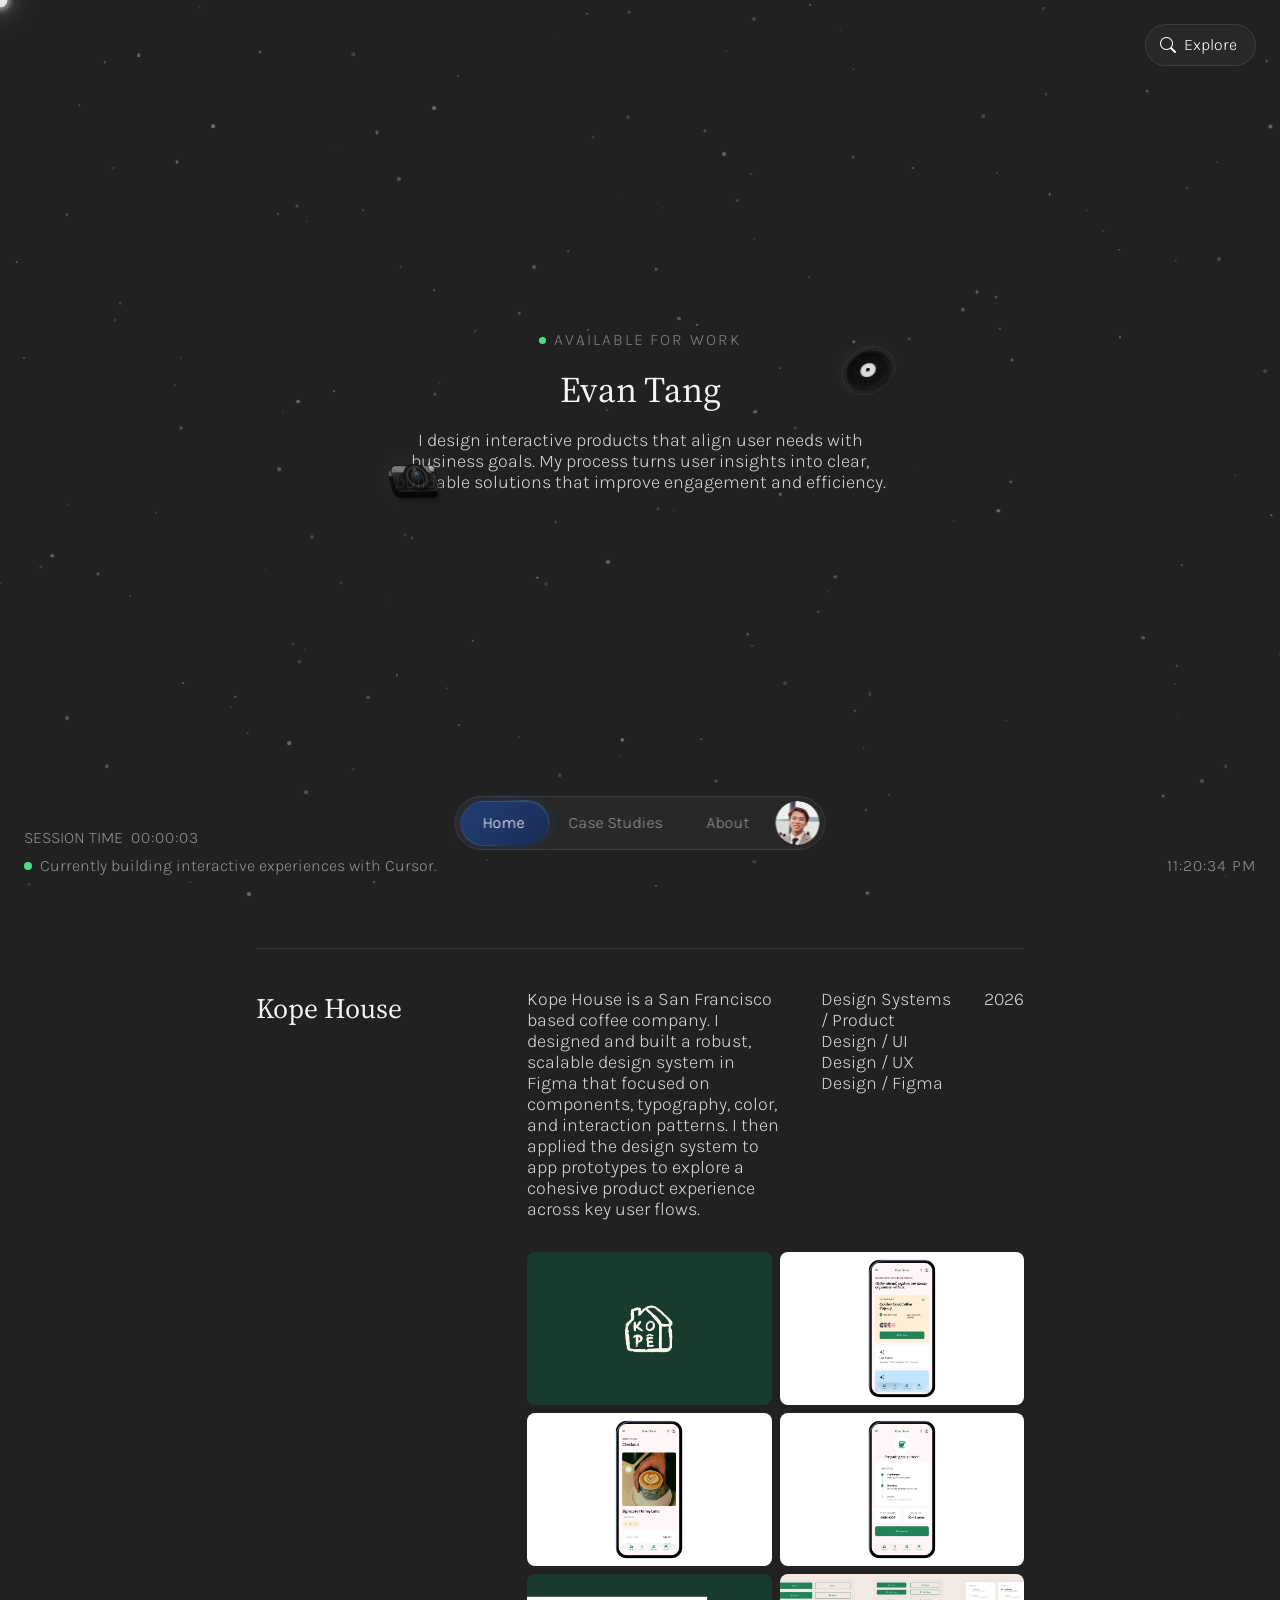
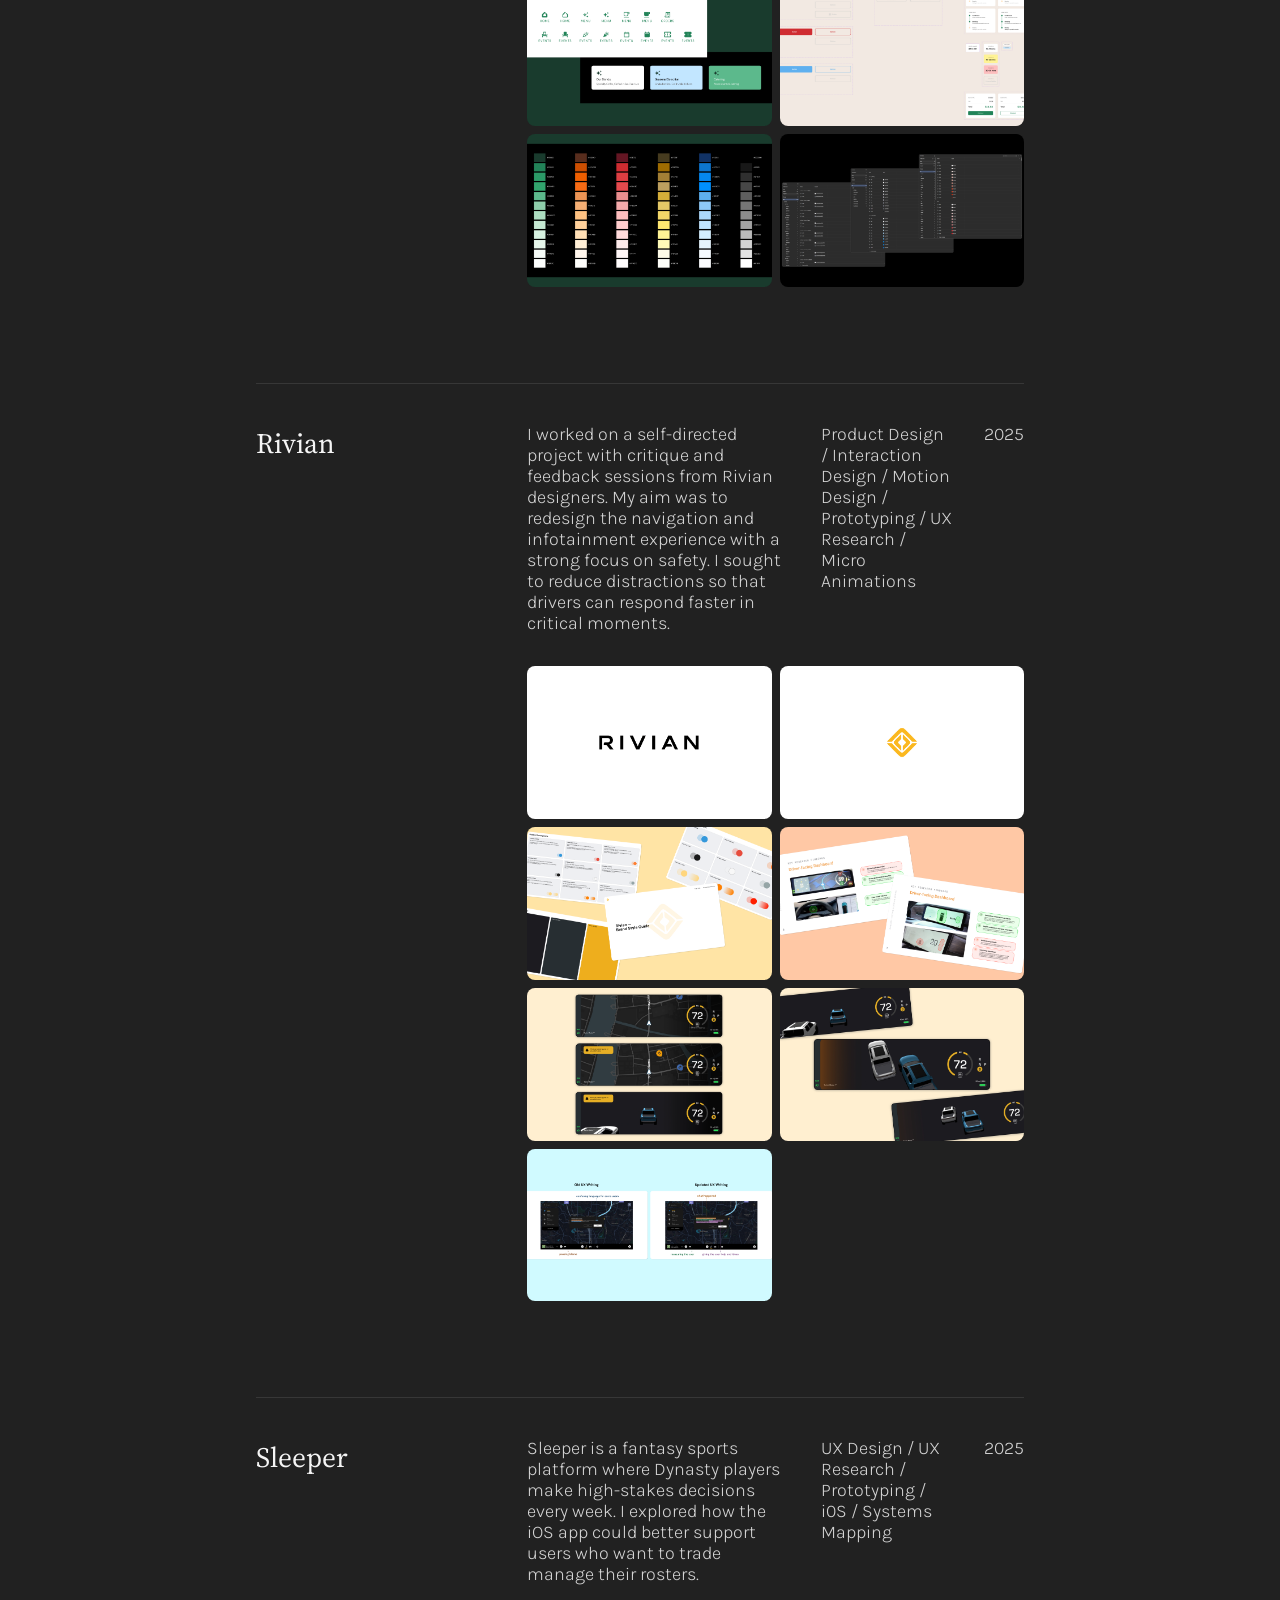
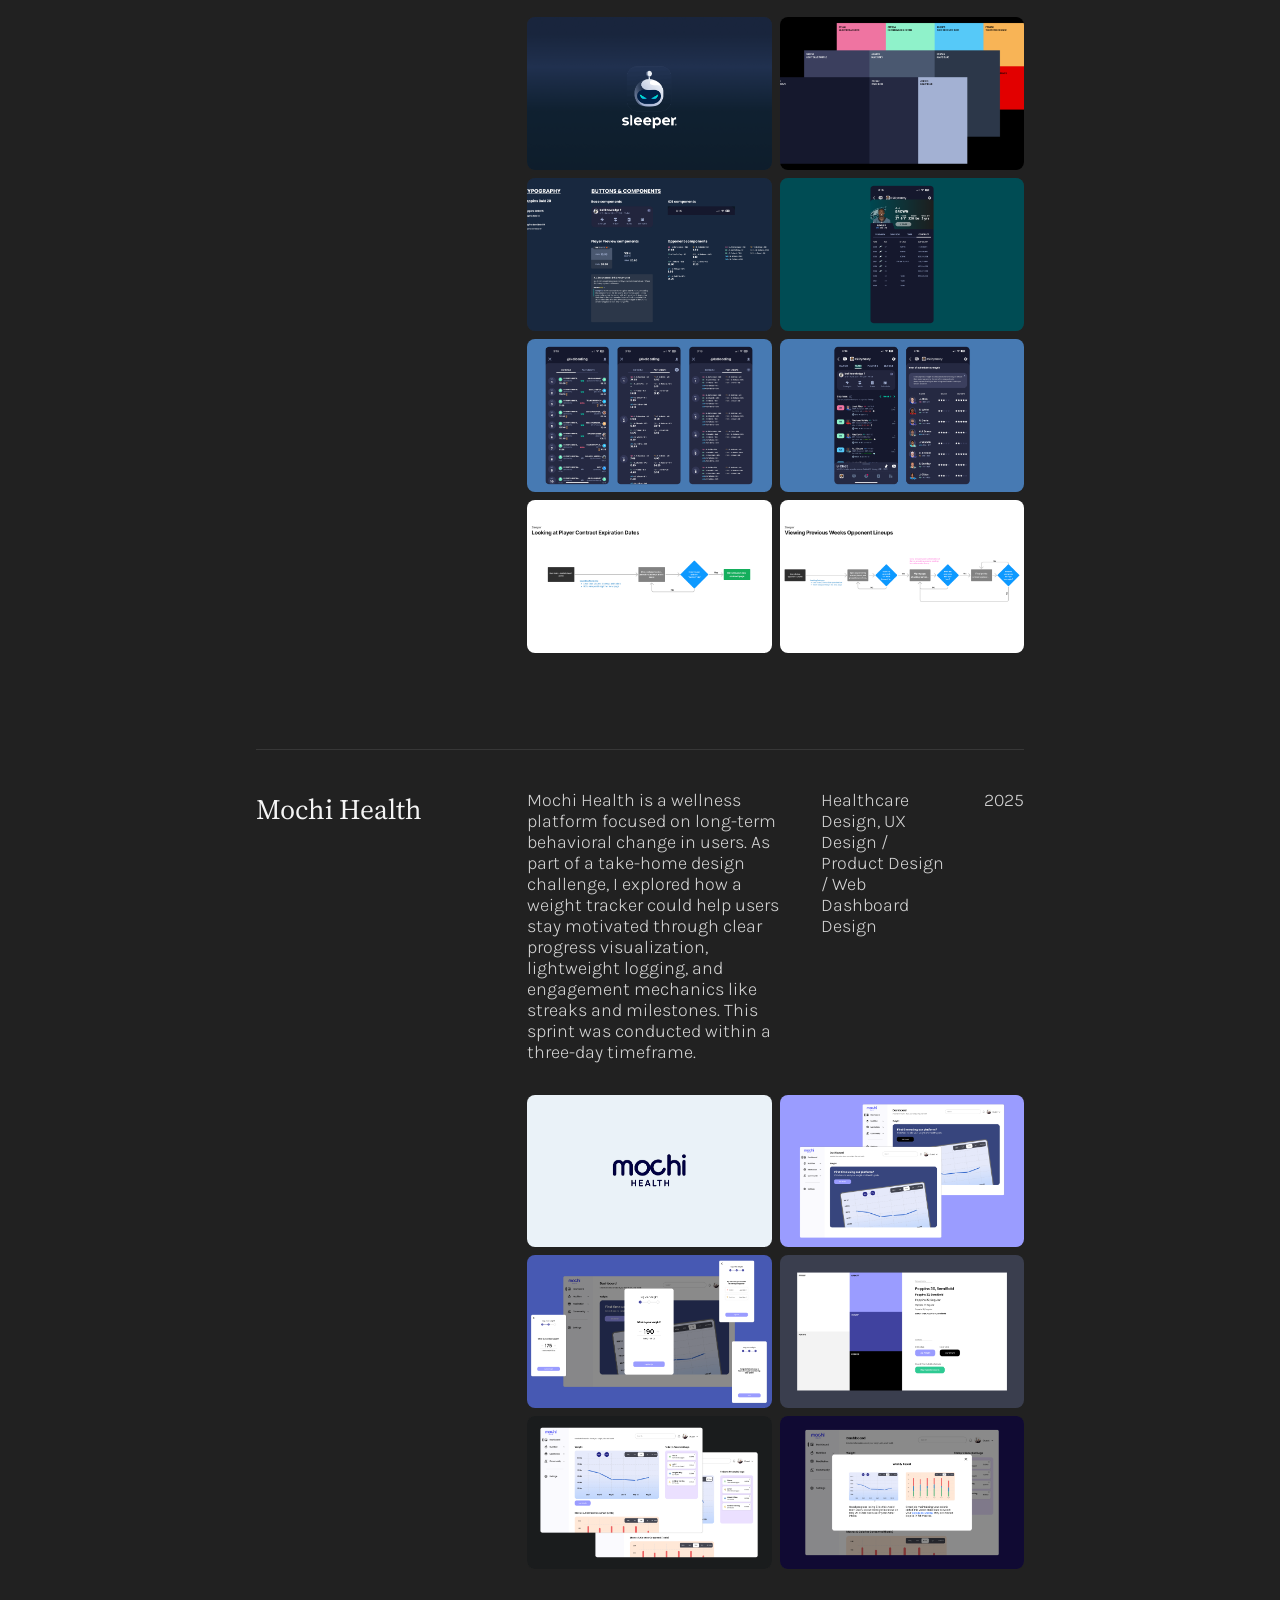
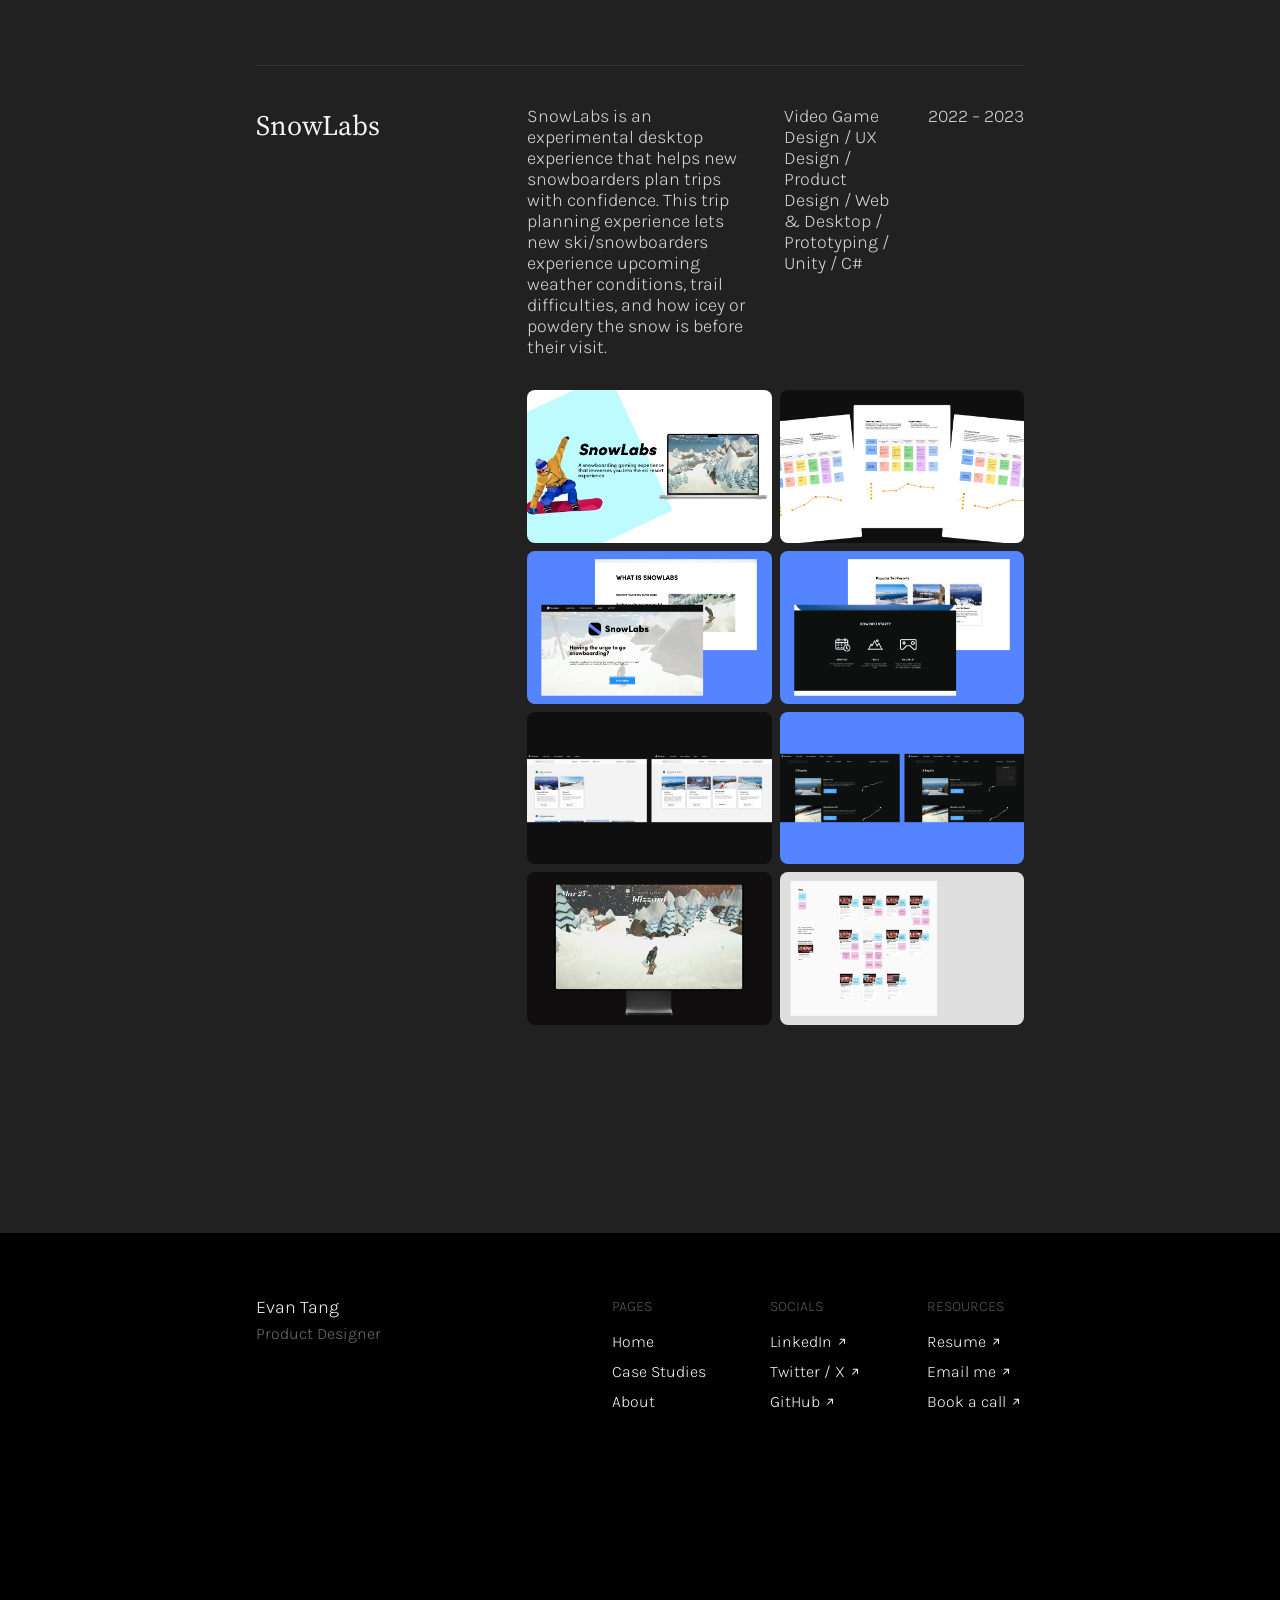
==== commit 25a817eb: "Add floating music player and photo gallery easter eggs to the homepage. Includes vinyl/camera hero " ====
--- a/index.html
+++ b/index.html
@@ -27,6 +27,8 @@
   <link rel="stylesheet" href="css/component-passport-widget.css">
   <link rel="stylesheet" href="css/component-footer.css">
   <link rel="stylesheet" href="css/component-tagline.css">
+  <link rel="stylesheet" href="css/component-space-artifact.css">
+  <link rel="stylesheet" href="css/component-photo-gallery.css">
   <style>
     :root {
       --star-count: 180;
@@ -1306,6 +1308,241 @@
     </div>
   </div>
 
+  <!-- ── Now playing modal ── -->
+  <div class="now-playing-modal" id="now-playing-modal" role="dialog" aria-modal="true" aria-labelledby="now-playing-title" hidden>
+    <div class="now-playing-overlay" id="now-playing-overlay"></div>
+    <div class="now-playing-panel">
+      <button type="button" class="now-playing-close" id="now-playing-close" aria-label="Close">
+        <i class="bi bi-x-lg" aria-hidden="true"></i>
+      </button>
+      <h2 class="now-playing-title" id="now-playing-title">
+        <i class="bi bi-boombox-fill" aria-hidden="true"></i>
+        <span>What I'm listening to</span>
+      </h2>
+      <div class="now-playing-stage">
+        <div class="now-playing-deck">
+          <div class="now-playing-turntable-wrap">
+            <div class="now-playing-turntable" id="now-playing-turntable" aria-label="Turntable drop zone"></div>
+            <div class="now-playing-stylus" id="now-playing-stylus" aria-hidden="true">
+              <div class="now-playing-stylus-pivot"></div>
+              <div class="now-playing-stylus-arm">
+                <div class="now-playing-stylus-head"></div>
+              </div>
+            </div>
+          </div>
+          <div class="now-playing-side-controls">
+            <button type="button" class="now-playing-playpause" id="now-playing-playpause" aria-label="Play" aria-pressed="true" disabled>
+              <i class="bi bi-play-fill" aria-hidden="true"></i>
+            </button>
+            <label class="now-playing-volume" aria-label="Volume">
+              <input
+                type="range"
+                class="now-playing-volume-slider"
+                id="now-playing-volume"
+                min="0"
+                max="100"
+                value="15"
+                aria-valuemin="0"
+                aria-valuemax="100"
+                aria-valuenow="15"
+                aria-label="Volume"
+                disabled>
+            </label>
+          </div>
+        </div>
+        <div class="now-playing-playback" id="now-playing-playback">
+          <p class="now-playing-empty-hint">Drag vinyl into the turntable to listen</p>
+          <div class="now-playing-playback-active">
+            <div class="now-playing-meta-trackinfo">
+              <p class="now-playing-track" id="now-playing-track"></p>
+              <p class="now-playing-artist" id="now-playing-artist"></p>
+            </div>
+            <div class="now-playing-progress" aria-label="Track progress">
+              <div
+                class="now-playing-progress-track"
+                id="now-playing-progress-track"
+                role="slider"
+                tabindex="0"
+                aria-label="Seek"
+                aria-valuemin="0"
+                aria-valuemax="100"
+                aria-valuenow="0">
+                <div class="now-playing-progress-fill" id="now-playing-progress-fill" style="width: 0%"></div>
+              </div>
+              <div class="now-playing-times">
+                <span id="now-playing-time-current">0:00</span>
+                <span id="now-playing-time-total">0:00</span>
+              </div>
+            </div>
+          </div>
+        </div>
+        <div class="now-playing-covers" role="list" aria-label="Album covers">
+          <div
+            class="now-playing-album"
+            role="listitem"
+            data-track="Let Me Let You Go"
+            data-artist="ONE OK ROCK"
+            data-audio="music/ONE-OK-ROCK-Let-Me-Let-You-Go-(Japanese-ver).mp3">
+            <div class="now-playing-album-slot">
+              <div class="now-playing-vinyl" tabindex="-1" aria-label="Drag Luxury Disease vinyl to turntable">
+                <div class="now-playing-vinyl-disc">
+                  <img class="now-playing-vinyl-label" src="images/home/minigame-music-player/Luxury-Disease.jpg" alt="" draggable="false">
+                </div>
+              </div>
+              <div class="now-playing-cover">
+                <img src="images/home/minigame-music-player/Luxury-Disease.jpg" alt="Luxury Disease album cover" loading="lazy" draggable="false">
+              </div>
+            </div>
+          </div>
+          <div
+            class="now-playing-album"
+            role="listitem"
+            data-track="Mona Lisa"
+            data-artist="Porter Robinson"
+            data-audio="music/Porter-Robinson-Mona%20Lisa.mp3">
+            <div class="now-playing-album-slot">
+              <div class="now-playing-vinyl" tabindex="-1" aria-label="Drag SMILE! vinyl to turntable">
+                <div class="now-playing-vinyl-disc">
+                  <img class="now-playing-vinyl-label" src="images/home/minigame-music-player/SMILE!.jpg" alt="" draggable="false">
+                </div>
+              </div>
+              <div class="now-playing-cover">
+                <img src="images/home/minigame-music-player/SMILE!.jpg" alt="SMILE! album cover" loading="lazy" draggable="false">
+              </div>
+            </div>
+          </div>
+          <div
+            class="now-playing-album"
+            role="listitem"
+            data-track="GALA"
+            data-artist="XG"
+            data-audio="music/XG-GALA.mp3">
+            <div class="now-playing-album-slot">
+              <div class="now-playing-vinyl" tabindex="-1" aria-label="Drag The Core vinyl to turntable">
+                <div class="now-playing-vinyl-disc">
+                  <img class="now-playing-vinyl-label" src="images/home/minigame-music-player/The-Core.jpg" alt="" draggable="false">
+                </div>
+              </div>
+              <div class="now-playing-cover">
+                <img src="images/home/minigame-music-player/The-Core.jpg" alt="The Core album cover" loading="lazy" draggable="false">
+              </div>
+            </div>
+          </div>
+          <div
+            class="now-playing-album"
+            role="listitem"
+            data-track="iPod Touch"
+            data-artist="Ninajirachi"
+            data-audio="music/Ninajirachi-iPod-Touch.mp3">
+            <div class="now-playing-album-slot">
+              <div class="now-playing-vinyl" tabindex="-1" aria-label="Drag I Love My Computer vinyl to turntable">
+                <div class="now-playing-vinyl-disc">
+                  <img class="now-playing-vinyl-label" src="images/home/minigame-music-player/I-Love-My-Computer.jpg" alt="" draggable="false">
+                </div>
+              </div>
+              <div class="now-playing-cover">
+                <img src="images/home/minigame-music-player/I-Love-My-Computer.jpg" alt="I Love My Computer album cover" loading="lazy" draggable="false">
+              </div>
+            </div>
+          </div>
+        </div>
+      </div>
+    </div>
+  </div>
+
+  <!-- ── Photo gallery modal ── -->
+  <div
+    class="photo-gallery-modal"
+    id="photo-gallery-modal"
+    role="dialog"
+    aria-modal="true"
+    aria-labelledby="photo-gallery-title"
+    hidden>
+    <div class="photo-gallery-overlay" id="photo-gallery-overlay"></div>
+    <div class="photo-gallery-panel">
+      <header class="photo-gallery-topbar">
+        <div class="photo-gallery-topbar-left">
+          <div class="photo-gallery-view-toggles" role="group" aria-label="Gallery view">
+            <button
+              type="button"
+              class="photo-gallery-view-btn"
+              id="photo-gallery-view-grid"
+              aria-label="Grid view"
+              aria-pressed="false"
+              title="Grid view">
+              <i class="bi bi-grid-3x3-gap-fill" aria-hidden="true"></i>
+            </button>
+            <button
+              type="button"
+              class="photo-gallery-view-btn is-active"
+              id="photo-gallery-view-detail"
+              aria-label="Detail view"
+              aria-pressed="true"
+              title="Detail view">
+              <i class="bi bi-square-fill" aria-hidden="true"></i>
+            </button>
+          </div>
+          <span class="photo-gallery-total-count" id="photo-gallery-total-count" aria-label="Total photos">0</span>
+        </div>
+        <h2 class="photo-gallery-title" id="photo-gallery-title">Photo</h2>
+        <button type="button" class="photo-gallery-close" id="photo-gallery-close" aria-label="Close photo gallery">
+          <i class="bi bi-x-lg" aria-hidden="true"></i>
+        </button>
+      </header>
+
+      <aside class="photo-gallery-albums" aria-label="Albums">
+        <p class="photo-gallery-albums-heading">Albums</p>
+        <nav class="photo-gallery-albums-nav" id="photo-gallery-albums" role="list"></nav>
+      </aside>
+
+      <figure class="photo-gallery-stage">
+        <img
+          class="photo-gallery-main"
+          id="photo-gallery-main"
+          src=""
+          alt=""
+          draggable="false">
+      </figure>
+
+      <aside class="photo-gallery-meta" aria-label="Photo details">
+        <dl class="photo-gallery-meta-list">
+          <div class="photo-gallery-meta-row">
+            <dt>Title</dt>
+            <dd id="photo-gallery-meta-title">—</dd>
+          </div>
+          <div class="photo-gallery-meta-row">
+            <dt>Date</dt>
+            <dd id="photo-gallery-meta-date">—</dd>
+          </div>
+          <div class="photo-gallery-meta-row">
+            <dt>Category</dt>
+            <dd id="photo-gallery-meta-category">—</dd>
+          </div>
+          <div class="photo-gallery-meta-row">
+            <dt>Camera</dt>
+            <dd id="photo-gallery-meta-camera">—</dd>
+          </div>
+          <div class="photo-gallery-meta-row">
+            <dt>Location</dt>
+            <dd id="photo-gallery-meta-location">—</dd>
+          </div>
+        </dl>
+      </aside>
+
+      <div
+        class="photo-gallery-grid"
+        id="photo-gallery-grid"
+        hidden
+        aria-label="Photo grid"></div>
+
+      <div
+        class="photo-gallery-filmstrip"
+        id="photo-gallery-filmstrip"
+        role="listbox"
+        aria-label="Photos in album"></div>
+    </div>
+  </div>
+
   <!-- ── Floating pill nav ── -->
   <div class="nav-pill" id="nav-pill" role="navigation" aria-label="Main navigation">
     <div class="nav-pill-indicator" id="pill-indicator"></div>
@@ -1331,6 +1568,41 @@
 
   <!-- ── Hero ── -->
   <section class="hero">
+    <button
+      type="button"
+      class="hero-space-artifact hero-space-artifact--vinyl"
+      id="hero-vinyl-trigger"
+      aria-label="Open what I'm listening to"
+      aria-controls="now-playing-modal"
+      aria-expanded="false">
+      <span class="hero-space-artifact-tilt" aria-hidden="true">
+        <span class="hero-space-artifact-orbit" aria-hidden="true"></span>
+        <span class="hero-space-artifact-disc" aria-hidden="true"></span>
+        <span class="hero-space-artifact-sparkles" aria-hidden="true">
+          <span class="hero-space-artifact-sparkle"></span>
+          <span class="hero-space-artifact-sparkle"></span>
+        </span>
+      </span>
+    </button>
+    <button
+      type="button"
+      class="hero-space-artifact hero-space-artifact--camera"
+      id="hero-camera-trigger"
+      aria-label="Open photo gallery"
+      aria-controls="photo-gallery-modal"
+      aria-expanded="false">
+      <span class="hero-space-artifact-tilt" aria-hidden="true">
+        <span class="hero-space-artifact-camera" aria-hidden="true">
+          <span class="hero-space-artifact-camera-body"></span>
+          <span class="hero-space-artifact-camera-lens"></span>
+          <span class="hero-space-artifact-camera-shutter"></span>
+        </span>
+        <span class="hero-space-artifact-sparkles" aria-hidden="true">
+          <span class="hero-space-artifact-sparkle"></span>
+          <span class="hero-space-artifact-sparkle"></span>
+        </span>
+      </span>
+    </button>
     <div class="hero-inner">
       <p class="hero-available p2">AVAILABLE FOR WORK</p>
       <h1 class="hero-name">Evan Tang</h1>
@@ -1578,7 +1850,7 @@
           <div class="about-visual">
             <div class="about-photo-wrap">
               <div class="about-photo-inner">
-                <img src="images/home/about/evan-portrait.webp" class="about-photo" alt="Portrait of Evan Tang" loading="lazy">
+                <img src="images/about/evan-portrait.webp" class="about-photo" alt="Portrait of Evan Tang" loading="lazy">
               </div>
             </div>
           </div>
@@ -1610,7 +1882,7 @@
               <p class="about-bio">A core part of my process is thinking through problems and technical constraints early. I also maintain clear communication with engineers when they implement my designs. This helps the team move faster with fewer surprises and less rework.</p>
               </div>
 
-            <img src="images/home/about/signature-white.png" class="about-signature" alt="Evan Tang signature" loading="lazy">
+            <img src="images/about/signature-white.png" class="about-signature" alt="Evan Tang signature" loading="lazy">
           </div>
 
         </div>
@@ -2188,13 +2460,15 @@
         cursor.style.boxShadow = active ? SHADOW_HOVER : SHADOW_DEFAULT;
       }
 
-      document.addEventListener('mousemove', (e) => {
+      // pointermove (not mousemove): vinyl drag uses pointer capture + preventDefault,
+      // which suppresses compatibility mouse events and would freeze a mousemove cursor.
+      document.addEventListener('pointermove', (e) => {
         cursor.style.left = `${e.clientX}px`;
         cursor.style.top = `${e.clientY}px`;
         cursor.style.transform = 'translate(-50%, -50%)';
       });
 
-      document.addEventListener('mouseover', (e) => {
+      document.addEventListener('pointerover', (e) => {
         const interactive = e.target.closest('button, a, [role="button"]') || hasPointerCursor(e.target);
         setCursorHover(!!interactive);
       });
@@ -2258,6 +2532,8 @@
     })();
   </script>
 
+  <script src="js/component-space-artifact.js"></script>
+  <script src="js/component-photo-gallery.js"></script>
   <script src="js/component-footer.js"></script>
   <script src="js/component-tagline.js"></script>
   <script src="js/passport-session.js"></script>
--- a/css/component-explore.css
+++ b/css/component-explore.css
@@ -231,7 +231,7 @@
 .explore-action {
   width: 100%;
   display: flex;
-  align-items: flex-end;
+  align-items: center;
   gap: 12px;
   padding: 12px;
   margin: 0;
--- a/css/component-space-artifact.css
+++ b/css/component-space-artifact.css
@@ -0,0 +1,1122 @@
+/* ── component-space-artifact — floating hero easter egg triggers ── */
+
+.hero-space-artifact {
+  position: absolute;
+  z-index: 2;
+  width: 56px;
+  height: 56px;
+  padding: 0;
+  margin: 0;
+  border: none;
+  background: transparent;
+  cursor: pointer;
+  opacity: 0.88;
+  perspective: 480px;
+  filter:
+    drop-shadow(5px 7px 10px rgba(0, 0, 0, 0.4))
+    drop-shadow(0 0 14px rgba(255, 255, 255, 0.1));
+  animation: artifact-drift 22s ease-in-out infinite;
+}
+
+.hero-space-artifact--vinyl {
+  --artifact-dx1: 8px;
+  --artifact-dy1: -6px;
+  --artifact-dx2: -10px;
+  --artifact-dy2: 4px;
+  --artifact-dx3: 6px;
+  --artifact-dy3: 8px;
+
+  top: 38%;
+  right: 30%;
+}
+
+.hero-space-artifact--camera {
+  --artifact-dx1: -7px;
+  --artifact-dy1: 5px;
+  --artifact-dx2: 9px;
+  --artifact-dy2: -7px;
+  --artifact-dx3: -5px;
+  --artifact-dy3: -4px;
+
+  top: 50%;
+  left: 30%;
+  animation-duration: 26s;
+  animation-delay: -4s;
+}
+
+.hero-space-artifact-tilt {
+  position: absolute;
+  inset: 0;
+  transform-style: preserve-3d;
+  transform: rotateY(-20deg) rotateX(30deg);
+}
+
+.hero-space-artifact--camera .hero-space-artifact-tilt {
+  transform: rotateY(28deg) rotateX(28deg);
+}
+
+.hero-space-artifact-orbit,
+.hero-space-artifact-disc {
+  transform-style: preserve-3d;
+  backface-visibility: hidden;
+}
+
+.hero-space-artifact:disabled {
+  pointer-events: none;
+}
+
+.hero-space-artifact-orbit {
+  position: absolute;
+  inset: 0;
+  border: 1px dashed rgba(255, 255, 255, 0.14);
+  border-radius: 50%;
+  animation: artifact-orbit-spin 36s linear infinite reverse;
+}
+
+.hero-space-artifact-disc {
+  position: absolute;
+  inset: 6px;
+  border-radius: 50%;
+  background:
+    repeating-radial-gradient(
+      circle at center,
+      #080808 0 0.7px,
+      #161616 0.7px 2px
+    );
+  background-color: #0c0c0c;
+  box-shadow:
+    inset -3px -2px 6px rgba(255, 255, 255, 0.05),
+    inset 3px 4px 10px rgba(0, 0, 0, 0.55),
+    inset 0 0 0 1px rgba(255, 255, 255, 0.08),
+    0 0 0 1px rgba(0, 0, 0, 0.6);
+  animation: artifact-disc-spin 24s linear infinite;
+}
+
+/* Center label — white tag/art area */
+.hero-space-artifact-disc::before {
+  content: '';
+  position: absolute;
+  top: 50%;
+  left: 50%;
+  width: 36%;
+  height: 36%;
+  transform: translate(-50%, -50%);
+  border-radius: 50%;
+  background: #f5f5f5;
+  box-shadow:
+    inset 0 0 0 1px rgba(0, 0, 0, 0.08),
+    0 0 0 0.5px rgba(255, 255, 255, 0.2);
+  pointer-events: none;
+}
+
+/* Spindle hole */
+.hero-space-artifact-disc::after {
+  content: '';
+  position: absolute;
+  top: 50%;
+  left: 50%;
+  width: 10%;
+  height: 10%;
+  transform: translate(-50%, -50%);
+  border-radius: 50%;
+  background: #212121;
+  box-shadow: inset 0 1px 2px rgba(0, 0, 0, 0.9);
+  pointer-events: none;
+}
+
+/* ── Camera miniature ── */
+
+.hero-space-artifact-camera {
+  position: absolute;
+  inset: 8px 4px 10px;
+  transform-style: preserve-3d;
+  pointer-events: none;
+}
+
+.hero-space-artifact-camera-body {
+  position: absolute;
+  inset: 10px 0 0;
+  border-radius: 6px;
+  transform: translateZ(6px);
+  transform-style: preserve-3d;
+  background:
+    linear-gradient(
+      180deg,
+      #f2f2f2 0%,
+      #d8d8d8 8%,
+      #bdbdbd 16%,
+      #a6a6a6 23%,
+      #8e8e8e 25%,
+      #2a2a2a 26%,
+      #1a1a1a 58%,
+      #0c0c0c 100%
+    );
+  box-shadow:
+    inset -3px -2px 6px rgba(255, 255, 255, 0.1),
+    inset 4px 5px 12px rgba(0, 0, 0, 0.72),
+    inset 0 0 0 1px rgba(255, 255, 255, 0.14),
+    0 0 0 1px rgba(0, 0, 0, 0.7);
+}
+
+/* Extruded back plate — gives the body real thickness under tilt */
+.hero-space-artifact-camera-body::before {
+  content: '';
+  position: absolute;
+  inset: 0;
+  border-radius: inherit;
+  background:
+    linear-gradient(
+      180deg,
+      #7a7a7a 0%,
+      #5a5a5a 25%,
+      #121212 26%,
+      #050505 100%
+    );
+  transform: translateZ(-8px) translate(0px);
+  box-shadow:
+    1px 2px 0 #030303,
+    2px 3px 0 #020202,
+    3px 4px 6px rgba(0, 0, 0, 0.55);
+  pointer-events: none;
+}
+
+/* Lit top-left rim catch */
+.hero-space-artifact-camera-body::after {
+  content: '';
+  position: absolute;
+  inset: 0;
+  border-radius: inherit;
+  background:
+    linear-gradient(135deg, rgba(255, 255, 255, 0.28) 0%, transparent 28%),
+    linear-gradient(180deg, rgba(255, 255, 255, 0.12) 0% 25%, transparent 25%);
+  pointer-events: none;
+}
+
+.hero-space-artifact-camera-top {
+  position: absolute;
+  top: 2px;
+  left: 18%;
+  width: 38%;
+  height: 12px;
+  border-radius: 3px 3px 1px 1px;
+  transform: translateZ(10px);
+  transform-style: preserve-3d;
+  background:
+    linear-gradient(180deg, #f0f0f0 0%, #c8c8c8 55%, #a8a8a8 100%);
+  box-shadow:
+    inset 0 1px 0 rgba(255, 255, 255, 0.55),
+    inset 0 0 0 1px rgba(255, 255, 255, 0.2),
+    1px 2px 0 #6a6a6a,
+    0 2px 4px rgba(0, 0, 0, 0.45);
+}
+
+.hero-space-artifact-camera-top::before {
+  content: '';
+  position: absolute;
+  inset: 0;
+  border-radius: inherit;
+  background: #6e6e6e;
+  transform: translateZ(-5px) translate(1px, 2px);
+  pointer-events: none;
+}
+
+.hero-space-artifact-camera-top::after {
+  content: '';
+  position: absolute;
+  top: 3px;
+  right: 4px;
+  width: 5px;
+  height: 5px;
+  border-radius: 50%;
+  background: #0a0a0a;
+  box-shadow:
+    inset 0 1px 1px rgba(0, 0, 0, 0.8),
+    0 0 0 0.5px rgba(255, 255, 255, 0.25);
+}
+
+.hero-space-artifact-camera-lens {
+  position: absolute;
+  /* Center on the body (body starts 10px below camera top) */
+  top: calc((100% + 10px) / 2 + 4px);
+  left: 40%;
+  width: 22px;
+  height: 22px;
+  border-radius: 50%;
+  transform: translate(-50%, -50%) translateZ(18px);
+  transform-style: preserve-3d;
+  background:
+    radial-gradient(circle at 35% 32%, #4a4a4a 0%, #1a1a1a 42%, #080808 72%, #121212 100%);
+  box-shadow:
+    inset 0 0 0 1.5px rgba(255, 255, 255, 0.2),
+    inset 0 0 0 4px #0e0e0e,
+    inset 2px 3px 6px rgba(0, 0, 0, 0.7),
+    0 0 0 2px #1c1c1c,
+    0 0 0 3px #0a0a0a,
+    2px 4px 0 rgba(0, 0, 0, 0.55),
+    3px 6px 10px rgba(0, 0, 0, 0.5);
+}
+
+.hero-space-artifact-camera-lens::before {
+  content: '';
+  position: absolute;
+  top: 50%;
+  left: 50%;
+  width: 8px;
+  height: 8px;
+  border-radius: 50%;
+  transform: translate(-50%, -50%) translateZ(3px);
+  background:
+    radial-gradient(circle at 30% 28%, rgba(190, 210, 230, 0.42) 0%, #1c2830 45%, #0a0a0a 100%);
+  box-shadow:
+    inset 0 0 0 0.5px rgba(255, 255, 255, 0.2),
+    0 1px 2px rgba(0, 0, 0, 0.4);
+}
+
+.hero-space-artifact-camera-lens::after {
+  content: '';
+  position: absolute;
+  top: 4px;
+  left: 5px;
+  width: 5px;
+  height: 3px;
+  border-radius: 50%;
+  background: rgba(255, 255, 255, 0.28);
+  transform: rotate(-28deg) translateZ(4px);
+  pointer-events: none;
+}
+
+.hero-space-artifact-camera-shutter {
+  position: absolute;
+  top: 14px;
+  right: 5px;
+  width: 6px;
+  height: 6px;
+  border-radius: 50%;
+  transform: translateZ(14px);
+  background: linear-gradient(160deg, #d4d4d4 0%, #8a8a8a 100%);
+  box-shadow:
+    inset 0 1px 0 rgba(255, 255, 255, 0.55),
+    0 0 0 1px #3a3a3a,
+    1px 2px 0 #0a0a0a,
+    1px 2px 3px rgba(0, 0, 0, 0.45);
+}
+
+/* Idle twinkle — first glint at 1s, then every 3s */
+.hero-space-artifact-sparkles {
+  position: absolute;
+  inset: 0;
+  pointer-events: none;
+  z-index: 2;
+}
+
+.hero-space-artifact-sparkle {
+  position: absolute;
+  width: 7px;
+  height: 7px;
+  opacity: 0;
+  animation: artifact-sparkle 3s ease-in-out infinite;
+  animation-delay: 1s;
+  animation-fill-mode: both;
+}
+
+.hero-space-artifact-sparkle::before,
+.hero-space-artifact-sparkle::after {
+  content: '';
+  position: absolute;
+  left: 50%;
+  top: 50%;
+  background: rgba(255, 255, 255, 0.92);
+  border-radius: 1px;
+  transform: translate(-50%, -50%);
+  box-shadow: 0 0 4px rgba(255, 255, 255, 0.35);
+}
+
+.hero-space-artifact-sparkle::before {
+  width: 100%;
+  height: 1.5px;
+}
+
+.hero-space-artifact-sparkle::after {
+  width: 1.5px;
+  height: 100%;
+}
+
+.hero-space-artifact-sparkle:nth-child(1) {
+  top: 16%;
+  right: 20%;
+}
+
+.hero-space-artifact-sparkle:nth-child(2) {
+  bottom: 24%;
+  left: 18%;
+  width: 5px;
+  height: 5px;
+  animation-delay: 1.12s;
+}
+
+.hero-space-artifact--camera .hero-space-artifact-sparkle:nth-child(1) {
+  top: 12%;
+  right: 14%;
+  animation-delay: 2.2s;
+}
+
+.hero-space-artifact--camera .hero-space-artifact-sparkle:nth-child(2) {
+  bottom: 18%;
+  left: 22%;
+  animation-delay: 2.32s;
+}
+
+@keyframes artifact-drift {
+  0%, 100% { transform: translate(0, 0); }
+  25%       { transform: translate(var(--artifact-dx1), var(--artifact-dy1)); }
+  50%       { transform: translate(var(--artifact-dx2), var(--artifact-dy2)); }
+  75%       { transform: translate(var(--artifact-dx3), var(--artifact-dy3)); }
+}
+
+@keyframes artifact-orbit-spin {
+  from { transform: rotate(0deg); }
+  to   { transform: rotate(360deg); }
+}
+
+@keyframes artifact-disc-spin {
+  from { transform: rotate(0deg); }
+  to   { transform: rotate(360deg); }
+}
+
+@keyframes artifact-sparkle {
+  0% {
+    opacity: 0;
+    transform: scale(0.35);
+  }
+
+  6%,
+  12% {
+    opacity: 1;
+    transform: scale(1);
+  }
+
+  18% {
+    opacity: 0.35;
+    transform: scale(0.65);
+  }
+
+  24%,
+  100% {
+    opacity: 0;
+    transform: scale(0.35);
+  }
+}
+
+@media (max-width: 768px) {
+  .hero-space-artifact {
+    width: 48px;
+    height: 48px;
+    opacity: 0.82;
+  }
+
+  .hero-space-artifact--vinyl {
+    top: 14%;
+    right: 8%;
+  }
+
+  .hero-space-artifact--camera {
+    top: 62%;
+    left: 6%;
+  }
+
+  .hero-space-artifact-disc {
+    inset: 5px;
+  }
+
+  .hero-space-artifact-camera {
+    inset: 7px 3px 9px;
+  }
+
+  .hero-space-artifact-camera-lens {
+    width: 18px;
+    height: 18px;
+  }
+}
+
+@media (prefers-reduced-motion: reduce) {
+  .hero-space-artifact,
+  .hero-space-artifact-orbit,
+  .hero-space-artifact-disc,
+  .hero-space-artifact-sparkle {
+    animation: none;
+  }
+
+  .hero-space-artifact-tilt {
+    transform: rotateY(-20deg) rotateX(30deg);
+  }
+
+  .hero-space-artifact--camera .hero-space-artifact-tilt {
+    transform: rotateY(28deg) rotateX(28deg);
+  }
+
+  .now-playing-vinyl.is-on-platter {
+    animation: none;
+  }
+}
+
+/* ── Now playing modal ── */
+
+.now-playing-modal {
+  position: fixed;
+  inset: 0;
+  z-index: 460;
+  display: flex;
+  align-items: center;
+  justify-content: center;
+  padding: 24px;
+  opacity: 0;
+  pointer-events: none;
+  transition: opacity 0.25s ease;
+}
+
+.now-playing-modal.is-open {
+  opacity: 1;
+  pointer-events: all;
+}
+
+.now-playing-overlay {
+  position: absolute;
+  inset: 0;
+  background: rgba(0, 0, 0, 0.72);
+}
+
+.now-playing-panel {
+  position: relative;
+  z-index: 1;
+  width: min(560px, 100%);
+  padding: 20px;
+  background: #1a1a1a;
+  border: 1px solid rgba(255, 255, 255, 0.16);
+  border-radius: 16px;
+  box-shadow: 0 24px 48px rgba(0, 0, 0, 0.55);
+  transform: scale(0.94) translateY(12px);
+  transition: transform 0.32s cubic-bezier(0.34, 1.4, 0.64, 1);
+  overflow: visible;
+}
+
+.now-playing-modal.is-open .now-playing-panel {
+  transform: scale(1) translateY(0);
+}
+
+.now-playing-close {
+  position: absolute;
+  top: 16px;
+  right: 16px;
+  background: none;
+  border: none;
+  color: rgba(255, 255, 255, 0.45);
+  font-size: 20px;
+  line-height: 1;
+  padding: 6px;
+  cursor: pointer;
+  transition: color 0.2s ease;
+}
+
+.now-playing-close:hover {
+  color: rgba(255, 255, 255, 0.85);
+}
+
+.now-playing-title {
+  display: inline-flex;
+  align-items: center;
+  gap: 8px;
+  margin: 0 0 28px;
+  padding-right: 32px;
+  font-family: var(--font-main, 'Karla', sans-serif);
+  font-size: 0.95rem;
+  font-weight: 500;
+  letter-spacing: 0.01em;
+  color: rgba(245, 245, 245, 0.5);
+  text-align: left;
+}
+
+.now-playing-title .bi {
+  font-size: 1em;
+  line-height: 1;
+  color: inherit;
+}
+
+.now-playing-stage {
+  display: flex;
+  flex-direction: column;
+  align-items: center;
+  gap: 0;
+  overflow: visible;
+}
+
+.now-playing-deck {
+  position: relative;
+  display: flex;
+  align-items: flex-start;
+  justify-content: center;
+  width: 100%;
+}
+
+.now-playing-turntable-wrap {
+  position: relative;
+  width: 168px;
+  height: 168px;
+  flex-shrink: 0;
+}
+
+.now-playing-turntable {
+  width: 100%;
+  height: 100%;
+  border-radius: 50%;
+  background: #111;
+  border: 1px solid rgba(255, 255, 255, 0.08);
+  box-shadow:
+    inset 0 2px 8px rgba(0, 0, 0, 0.6),
+    0 8px 24px rgba(0, 0, 0, 0.35);
+  display: flex;
+  align-items: center;
+  justify-content: center;
+  transition: box-shadow 0.2s ease, border-color 0.2s ease;
+}
+
+.now-playing-turntable.is-drop-target {
+  border-color: rgba(255, 255, 255, 0.28);
+  box-shadow:
+    inset 0 2px 8px rgba(0, 0, 0, 0.6),
+    0 0 0 3px rgba(255, 255, 255, 0.12),
+    0 8px 24px rgba(0, 0, 0, 0.35);
+}
+
+/* Stylus: pivot circle + arm + pill head */
+.now-playing-stylus {
+  --stylus-gray: #8a8a8a;
+  position: absolute;
+  top: -2px;
+  right: -4px;
+  width: 12px;
+  height: 12px;
+  z-index: 3;
+  pointer-events: none;
+  transform-origin: 6px 6px;
+  /* Tip tilts left / onto the platter */
+  transform: rotate(22deg);
+  transition: transform 0.45s cubic-bezier(0.34, 1.2, 0.64, 1);
+}
+
+.now-playing-stylus.is-engaged {
+  transform: rotate(36deg);
+}
+
+.now-playing-stylus-pivot {
+  position: absolute;
+  top: 0;
+  left: 0;
+  width: 12px;
+  height: 12px;
+  border-radius: 50%;
+  background: var(--stylus-gray);
+  border: none;
+  box-shadow: none;
+  z-index: 2;
+}
+
+.now-playing-stylus-arm {
+  position: absolute;
+  top: 5px;
+  left: 5px;
+  width: 2px;
+  height: 68px;
+  background: var(--stylus-gray);
+  border-radius: 1px;
+  transform-origin: top center;
+  box-shadow: none;
+}
+
+.now-playing-stylus-head {
+  position: absolute;
+  left: 50%;
+  bottom: -2px;
+  width: 9px;
+  height: 18px;
+  transform: translateX(-50%);
+  border-radius: 999px;
+  background: var(--stylus-gray);
+  border: none;
+  box-shadow: none;
+}
+
+.now-playing-side-controls {
+  position: absolute;
+  left: calc(50% + 84px + 14px);
+  top: 0;
+  display: flex;
+  flex-direction: column;
+  align-items: center;
+  gap: 14px;
+  padding-top: 18px;
+  min-width: 36px;
+}
+
+.now-playing-playpause {
+  width: 40px;
+  height: 40px;
+  border-radius: 50%;
+  border: 1px solid rgba(255, 255, 255, 0.16);
+  background: #242424;
+  color: #f5f5f5;
+  display: flex;
+  align-items: center;
+  justify-content: center;
+  font-size: 1.25rem;
+  line-height: 1;
+  padding: 0;
+  cursor: pointer;
+  transition:
+    background 0.2s ease,
+    border-color 0.2s ease,
+    color 0.2s ease,
+    opacity 0.2s ease,
+    transform 0.15s ease;
+}
+
+.now-playing-playpause:hover:not(:disabled) {
+  background: #2e2e2e;
+  border-color: rgba(255, 255, 255, 0.28);
+}
+
+.now-playing-playpause:active:not(:disabled) {
+  transform: scale(0.96);
+}
+
+.now-playing-playpause:disabled {
+  opacity: 0.35;
+  color: rgba(245, 245, 245, 0.45);
+  border-color: rgba(255, 255, 255, 0.08);
+  background: #1c1c1c;
+  cursor: default;
+}
+
+.now-playing-volume {
+  display: flex;
+  align-items: center;
+  justify-content: center;
+  height: 96px;
+  width: 28px;
+}
+
+.now-playing-volume-slider {
+  -webkit-appearance: none;
+  appearance: none;
+  width: 96px;
+  height: 4px;
+  margin: 0;
+  background: rgba(255, 255, 255, 0.14);
+  border-radius: 999px;
+  outline: none;
+  transform: rotate(-90deg);
+  cursor: pointer;
+  transition: opacity 0.2s ease, background 0.2s ease;
+}
+
+.now-playing-volume-slider:disabled {
+  opacity: 0.35;
+  background: rgba(255, 255, 255, 0.08);
+  cursor: default;
+}
+
+/* Sized for -90deg rotation: reads as a short rounded-rect dial with 2 grip lines */
+.now-playing-volume-slider::-webkit-slider-thumb {
+  -webkit-appearance: none;
+  appearance: none;
+  width: 12px;
+  height: 22px;
+  border-radius: 4px;
+  background:
+    linear-gradient(#b0b0b0, #b0b0b0) 3px 5px / 2px 12px no-repeat,
+    linear-gradient(#b0b0b0, #b0b0b0) 7px 5px / 2px 12px no-repeat,
+    #f0f0f0;
+  border: none;
+  box-shadow: 0 1px 3px rgba(0, 0, 0, 0.4);
+  cursor: pointer;
+}
+
+.now-playing-volume-slider:disabled::-webkit-slider-thumb {
+  background:
+    linear-gradient(#6a6a6a, #6a6a6a) 3px 5px / 2px 12px no-repeat,
+    linear-gradient(#6a6a6a, #6a6a6a) 7px 5px / 2px 12px no-repeat,
+    #7a7a7a;
+  box-shadow: none;
+  cursor: default;
+}
+
+.now-playing-volume-slider::-moz-range-thumb {
+  width: 12px;
+  height: 22px;
+  border-radius: 4px;
+  background:
+    linear-gradient(#b0b0b0, #b0b0b0) 3px 5px / 2px 12px no-repeat,
+    linear-gradient(#b0b0b0, #b0b0b0) 7px 5px / 2px 12px no-repeat,
+    #f0f0f0;
+  border: none;
+  box-shadow: 0 1px 3px rgba(0, 0, 0, 0.4);
+  cursor: pointer;
+}
+
+.now-playing-volume-slider:disabled::-moz-range-thumb {
+  background:
+    linear-gradient(#6a6a6a, #6a6a6a) 3px 5px / 2px 12px no-repeat,
+    linear-gradient(#6a6a6a, #6a6a6a) 7px 5px / 2px 12px no-repeat,
+    #7a7a7a;
+  box-shadow: none;
+  cursor: default;
+}
+
+.now-playing-volume-slider::-moz-range-track {
+  height: 4px;
+  background: rgba(255, 255, 255, 0.14);
+  border-radius: 999px;
+}
+
+.now-playing-volume-slider:disabled::-moz-range-track {
+  background: rgba(255, 255, 255, 0.08);
+}
+
+/* Dragged vinyl mounted on the turntable */
+.now-playing-vinyl.is-on-platter {
+  position: relative;
+  inset: auto;
+  left: auto;
+  top: auto;
+  width: 83%;
+  height: 83%;
+  transform: none;
+  opacity: 1;
+  pointer-events: none;
+  z-index: 1;
+  flex-shrink: 0;
+  cursor: default;
+  animation: now-playing-spin 2.8s linear infinite;
+  animation-play-state: paused;
+}
+
+.now-playing-vinyl.is-on-platter.is-spinning {
+  animation-play-state: running;
+}
+
+/* Subtle edge lift only — same disc look as when dragging */
+.now-playing-vinyl.is-on-platter .now-playing-vinyl-disc {
+  box-shadow:
+    inset -2px -2px 5px rgba(255, 255, 255, 0.04),
+    inset 2px 3px 8px rgba(0, 0, 0, 0.55),
+    0 0 0 1px rgba(255, 255, 255, 0.14),
+    0 6px 14px rgba(0, 0, 0, 0.45);
+}
+
+@keyframes now-playing-spin {
+  to { transform: rotate(360deg); }
+}
+
+/* Fixed-height slot so empty vs playing never resizes the modal */
+.now-playing-playback {
+  position: relative;
+  width: min(320px, 88%);
+  height: 112px;
+  margin-top: 16px;
+  flex-shrink: 0;
+}
+
+.now-playing-empty-hint {
+  position: absolute;
+  left: 0;
+  right: 0;
+  top: 50%;
+  height: 50%;
+  transform: translateY(-50%);
+  display: flex;
+  align-items: center;
+  justify-content: center;
+  margin: 0;
+  padding: 10px 16px;
+  border: 1.5px dashed rgba(245, 245, 245, 0.28);
+  border-radius: 10px;
+  font-family: var(--font-main, 'Karla', sans-serif);
+  font-size: 0.875rem;
+  font-weight: 400;
+  line-height: 1.35;
+  color: rgba(245, 245, 245, 0.45);
+  text-align: center;
+  box-sizing: border-box;
+}
+
+.now-playing-playback-active {
+  display: none;
+  flex-direction: column;
+  align-items: center;
+  justify-content: center;
+  width: 100%;
+  height: 100%;
+}
+
+.now-playing-playback.has-track .now-playing-empty-hint {
+  display: none;
+}
+
+.now-playing-playback.has-track .now-playing-playback-active {
+  display: flex;
+}
+
+.now-playing-meta-trackinfo {
+  display: flex;
+  flex-direction: column;
+  align-items: center;
+  width: 100%;
+}
+
+.now-playing-track {
+  margin: 0 0 2px;
+  font-family: var(--font-main, 'Karla', sans-serif);
+  font-size: 1.2rem;
+  font-weight: 700;
+  color: #ffffff;
+  text-align: center;
+}
+
+.now-playing-artist {
+  margin: 0;
+  font-family: var(--font-main, 'Karla', sans-serif);
+  font-size: 1rem;
+  font-weight: 200;
+  color: #ffffff;
+  text-align: center;
+}
+
+.now-playing-progress {
+  width: min(280px, 100%);
+  margin-top: 12px;
+}
+
+.now-playing-progress-track {
+  position: relative;
+  height: 4px;
+  margin: 8px 0;
+  border-radius: 999px;
+  background: rgba(255, 255, 255, 0.16);
+  overflow: visible;
+  cursor: pointer;
+  touch-action: none;
+}
+
+.now-playing-progress-track::before {
+  content: '';
+  position: absolute;
+  left: 0;
+  right: 0;
+  top: -10px;
+  bottom: -10px;
+}
+
+.now-playing-progress-track.is-scrubbing {
+  cursor: grabbing;
+}
+
+.now-playing-progress-fill {
+  position: relative;
+  z-index: 1;
+  height: 100%;
+  width: 0%;
+  border-radius: inherit;
+  background: #f5f5f5;
+  pointer-events: none;
+}
+
+.now-playing-times {
+  display: flex;
+  justify-content: space-between;
+  align-items: center;
+  margin-top: 8px;
+  font-family: var(--font-main, 'Karla', sans-serif);
+  font-size: 0.85rem;
+  font-weight: 400;
+  color: rgba(245, 245, 245, 0.45);
+  font-variant-numeric: tabular-nums;
+}
+
+.now-playing-covers {
+  display: grid;
+  grid-template-columns: repeat(4, 1fr);
+  gap: 10px;
+  width: 100%;
+  margin-top: 8px;
+  padding-top: 72px;
+  overflow: visible;
+}
+
+.now-playing-album {
+  position: relative;
+  overflow: visible;
+}
+
+.now-playing-album-slot {
+  position: relative;
+  overflow: visible;
+  aspect-ratio: 1;
+}
+
+.now-playing-cover {
+  position: relative;
+  z-index: 2;
+  aspect-ratio: 1;
+  border-radius: 8px;
+  background: #2a2a2a;
+  box-shadow: inset 0 0 0 1px rgba(255, 255, 255, 0.1);
+  overflow: hidden;
+  transition: transform 0.2s ease, box-shadow 0.2s ease;
+}
+
+.now-playing-album:hover .now-playing-cover,
+.now-playing-album.is-peek .now-playing-cover {
+  transform: translateY(-2px);
+  box-shadow:
+    inset 0 0 0 1px rgba(255, 255, 255, 0.16),
+    0 6px 16px rgba(0, 0, 0, 0.35);
+}
+
+.now-playing-vinyl {
+  position: absolute;
+  inset: 0;
+  z-index: 1;
+  width: 100%;
+  height: 100%;
+  transform: translateY(0);
+  opacity: 0;
+  pointer-events: none;
+  touch-action: none;
+  cursor: grab;
+  transition:
+    transform 0.38s cubic-bezier(0.34, 1.35, 0.64, 1),
+    opacity 0.24s ease;
+}
+
+.now-playing-album:hover .now-playing-vinyl,
+.now-playing-album.is-peek .now-playing-vinyl {
+  transform: translateY(-60%);
+  opacity: 1;
+  pointer-events: auto;
+}
+
+.now-playing-vinyl.is-dragging {
+  opacity: 1;
+  pointer-events: auto;
+  cursor: grabbing;
+  transition: none;
+  z-index: 500;
+}
+
+.now-playing-vinyl.is-snapping {
+  pointer-events: none;
+  transition:
+    left 0.42s cubic-bezier(0.34, 1.2, 0.64, 1),
+    top 0.42s cubic-bezier(0.34, 1.2, 0.64, 1),
+    opacity 0.42s ease;
+}
+
+.now-playing-vinyl-disc {
+  width: 100%;
+  height: 100%;
+  border-radius: 50%;
+  background:
+    repeating-radial-gradient(
+      circle at center,
+      #080808 0 0.6px,
+      #161616 0.6px 1.8px
+    );
+  background-color: #0a0a0a;
+  box-shadow:
+    inset -2px -2px 5px rgba(255, 255, 255, 0.04),
+    inset 2px 3px 8px rgba(0, 0, 0, 0.55),
+    0 6px 14px rgba(0, 0, 0, 0.45);
+  position: relative;
+}
+
+.now-playing-vinyl-label {
+  position: absolute;
+  top: 50%;
+  left: 50%;
+  width: 38%;
+  height: 38%;
+  transform: translate(-50%, -50%);
+  border-radius: 50%;
+  object-fit: cover;
+  pointer-events: none;
+  -webkit-user-drag: none;
+  user-select: none;
+  box-shadow: inset 0 0 0 1px rgba(0, 0, 0, 0.12);
+}
+
+.now-playing-vinyl-disc::after {
+  content: '';
+  position: absolute;
+  top: 50%;
+  left: 50%;
+  width: 10%;
+  height: 10%;
+  transform: translate(-50%, -50%);
+  border-radius: 50%;
+  background: #212121;
+  box-shadow: inset 0 1px 2px rgba(0, 0, 0, 0.9);
+  pointer-events: none;
+}
+
+.now-playing-cover img {
+  display: block;
+  width: 100%;
+  height: 100%;
+  object-fit: cover;
+  -webkit-user-drag: none;
+  user-select: none;
+  pointer-events: none;
+}
+
+@media (max-width: 768px) {
+  .now-playing-panel {
+    padding: 16px;
+    width: min(520px, 100%);
+  }
+
+  .now-playing-turntable-wrap {
+    width: 148px;
+    height: 148px;
+  }
+
+  .now-playing-stylus-arm {
+    height: 60px;
+  }
+
+  .now-playing-side-controls {
+    left: calc(50% + 74px + 12px);
+    padding-top: 12px;
+    gap: 12px;
+  }
+
+  .now-playing-playpause {
+    width: 36px;
+    height: 36px;
+    font-size: 1.1rem;
+  }
+
+  .now-playing-volume {
+    height: 84px;
+  }
+
+  .now-playing-volume-slider {
+    width: 84px;
+  }
+
+  .now-playing-covers {
+    gap: 10px;
+  }
+
+  .now-playing-cover {
+    border-radius: 8px;
+  }
+}
--- a/css/component-photo-gallery.css
+++ b/css/component-photo-gallery.css
@@ -0,0 +1,622 @@
+/* ── component-photo-gallery — centered photo gallery modal ── */
+
+.photo-gallery-modal {
+  position: fixed;
+  inset: 0;
+  z-index: 470;
+  display: flex;
+  align-items: center;
+  justify-content: center;
+  padding: 24px;
+  opacity: 0;
+  pointer-events: none;
+  transition: opacity 0.25s ease;
+}
+
+.photo-gallery-overlay {
+  position: absolute;
+  inset: 0;
+  background: rgba(0, 0, 0, 0.72);
+}
+
+.photo-gallery-modal.is-open {
+  opacity: 1;
+  pointer-events: all;
+}
+
+.photo-gallery-panel {
+  position: relative;
+  z-index: 1;
+  display: grid;
+  grid-template-columns: 220px minmax(0, 1fr) 220px;
+  grid-template-rows: 56px minmax(0, 1fr) 112px;
+  grid-template-areas:
+    "topbar topbar topbar"
+    "albums stage meta"
+    "film film film";
+  width: 80vw;
+  height: 80vh;
+  max-width: 100%;
+  max-height: 100%;
+  background: #141414;
+  color: #f5f5f5;
+  border-radius: 16px;
+  border: 1px solid rgba(255, 255, 255, 0.12);
+  box-shadow: 0 24px 48px rgba(0, 0, 0, 0.55);
+  overflow: hidden;
+  transform: scale(0.96) translateY(8px);
+  transition: transform 0.28s cubic-bezier(0.34, 1.2, 0.64, 1);
+}
+
+.photo-gallery-panel.is-grid-view {
+  grid-template-columns: 220px minmax(0, 1fr);
+  grid-template-rows: 56px minmax(0, 1fr);
+  grid-template-areas:
+    "topbar topbar"
+    "albums grid";
+}
+
+.photo-gallery-modal.is-open .photo-gallery-panel {
+  transform: scale(1) translateY(0);
+}
+
+/* ── Top bar ── */
+
+.photo-gallery-topbar {
+  grid-area: topbar;
+  display: grid;
+  grid-template-columns: 1fr auto 1fr;
+  align-items: center;
+  padding: 0 16px;
+  border-bottom: 1px solid rgba(255, 255, 255, 0.1);
+  background: #1a1a1a;
+}
+
+.photo-gallery-topbar-left {
+  display: flex;
+  align-items: center;
+  gap: 12px;
+  justify-self: start;
+}
+
+.photo-gallery-view-toggles {
+  display: flex;
+  align-items: center;
+  gap: 6px;
+}
+
+.photo-gallery-view-btn {
+  width: 34px;
+  height: 34px;
+  display: flex;
+  align-items: center;
+  justify-content: center;
+  padding: 0;
+  border: none;
+  border-radius: 6px;
+  background: transparent;
+  color: rgba(245, 245, 245, 0.45);
+  font-size: 0.95rem;
+  line-height: 1;
+  cursor: pointer;
+  transition:
+    background 0.15s ease,
+    color 0.15s ease;
+}
+
+.photo-gallery-view-btn:hover {
+  color: rgba(245, 245, 245, 0.85);
+  background: rgba(255, 255, 255, 0.06);
+}
+
+.photo-gallery-view-btn.is-active {
+  background: #2a2a2a;
+  color: #3b82f6;
+}
+
+.photo-gallery-total-count {
+  font-family: var(--font-main, 'Karla', sans-serif);
+  font-size: 0.85rem;
+  font-weight: 500;
+  color: rgba(245, 245, 245, 0.5);
+  font-variant-numeric: tabular-nums;
+}
+
+.photo-gallery-title {
+  margin: 0;
+  justify-self: center;
+  font-family: var(--font-main, 'Karla', sans-serif);
+  font-size: 0.95rem;
+  font-weight: 500;
+  letter-spacing: 0.01em;
+  color: rgba(245, 245, 245, 0.85);
+  text-align: center;
+  max-width: min(60vw, 420px);
+  overflow: hidden;
+  text-overflow: ellipsis;
+  white-space: nowrap;
+}
+
+.photo-gallery-close {
+  justify-self: end;
+  width: 40px;
+  height: 40px;
+  display: flex;
+  align-items: center;
+  justify-content: center;
+  padding: 0;
+  border: none;
+  background: none;
+  color: rgba(255, 255, 255, 0.45);
+  font-size: 1.1rem;
+  line-height: 1;
+  cursor: pointer;
+  transition: color 0.2s ease;
+}
+
+.photo-gallery-close:hover {
+  color: rgba(255, 255, 255, 0.9);
+}
+
+/* ── Albums sidebar ── */
+
+.photo-gallery-albums {
+  grid-area: albums;
+  padding: 20px 16px;
+  border-right: 1px solid rgba(255, 255, 255, 0.08);
+  overflow-y: auto;
+}
+
+.photo-gallery-albums-heading {
+  margin: 0 0 14px;
+  font-family: var(--font-main, 'Karla', sans-serif);
+  font-size: 0.7rem;
+  font-weight: 600;
+  letter-spacing: 0.12em;
+  text-transform: uppercase;
+  color: rgba(245, 245, 245, 0.4);
+}
+
+.photo-gallery-albums-nav {
+  display: flex;
+  flex-direction: column;
+  gap: 4px;
+}
+
+.photo-gallery-album-btn {
+  display: flex;
+  align-items: center;
+  justify-content: space-between;
+  gap: 12px;
+  width: 100%;
+  padding: 10px 12px;
+  border: none;
+  border-radius: 8px;
+  background: transparent;
+  color: rgba(245, 245, 245, 0.72);
+  font-family: var(--font-main, 'Karla', sans-serif);
+  font-size: 0.92rem;
+  font-weight: 500;
+  text-align: left;
+  cursor: pointer;
+  transition:
+    background 0.15s ease,
+    color 0.15s ease;
+}
+
+.photo-gallery-album-btn-main {
+  display: flex;
+  align-items: center;
+  gap: 10px;
+  min-width: 0;
+  flex: 1;
+}
+
+.photo-gallery-album-dot {
+  flex: 0 0 auto;
+  width: 8px;
+  height: 8px;
+  border-radius: 50%;
+  box-shadow: 0 0 0 1px rgba(0, 0, 0, 0.25);
+}
+
+.photo-gallery-album-btn-label {
+  min-width: 0;
+  overflow: hidden;
+  text-overflow: ellipsis;
+  white-space: nowrap;
+}
+
+.photo-gallery-album-btn-count {
+  flex: 0 0 auto;
+  font-variant-numeric: tabular-nums;
+  color: rgba(245, 245, 245, 0.4);
+  font-size: 0.85rem;
+  font-weight: 500;
+}
+
+.photo-gallery-album-btn:hover {
+  background: rgba(255, 255, 255, 0.06);
+  color: #f5f5f5;
+}
+
+.photo-gallery-album-btn:hover .photo-gallery-album-btn-count {
+  color: rgba(245, 245, 245, 0.55);
+}
+
+.photo-gallery-album-btn.is-active {
+  background: rgba(255, 255, 255, 0.1);
+  color: #ffffff;
+}
+
+.photo-gallery-album-btn.is-active .photo-gallery-album-btn-count {
+  color: rgba(245, 245, 245, 0.65);
+}
+
+/* ── Center stage ── */
+
+.photo-gallery-stage {
+  grid-area: stage;
+  margin: 0;
+  display: flex;
+  align-items: center;
+  justify-content: center;
+  padding: 24px;
+  min-height: 0;
+  background:
+    radial-gradient(ellipse at center, #1c1c1c 0%, #101010 70%);
+}
+
+.photo-gallery-main {
+  display: block;
+  max-width: 100%;
+  max-height: 100%;
+  width: auto;
+  height: auto;
+  object-fit: contain;
+  border-radius: 4px;
+  box-shadow: 0 16px 40px rgba(0, 0, 0, 0.45);
+  user-select: none;
+  -webkit-user-drag: none;
+}
+
+/* ── Metadata sidebar ── */
+
+.photo-gallery-meta {
+  grid-area: meta;
+  padding: 24px 20px;
+  border-left: 1px solid rgba(255, 255, 255, 0.08);
+  overflow-y: auto;
+}
+
+.photo-gallery-meta-list {
+  margin: 0;
+  display: flex;
+  flex-direction: column;
+  gap: 18px;
+}
+
+.photo-gallery-meta-row {
+  display: flex;
+  flex-direction: column;
+  gap: 4px;
+}
+
+.photo-gallery-meta-row dt {
+  margin: 0;
+  font-family: var(--font-main, 'Karla', sans-serif);
+  font-size: 0.7rem;
+  font-weight: 600;
+  letter-spacing: 0.1em;
+  text-transform: uppercase;
+  color: rgba(245, 245, 245, 0.4);
+}
+
+.photo-gallery-meta-row dd {
+  margin: 0;
+  font-family: var(--font-main, 'Karla', sans-serif);
+  font-size: 0.95rem;
+  font-weight: 500;
+  color: rgba(245, 245, 245, 0.92);
+  word-break: break-word;
+}
+
+/* ── Filmstrip ── */
+
+.photo-gallery-filmstrip {
+  grid-area: film;
+  display: flex;
+  align-items: center;
+  gap: 10px;
+  padding: 14px 20px;
+  overflow-x: auto;
+  overflow-y: hidden;
+  border-top: 1px solid rgba(255, 255, 255, 0.1);
+  background: #1a1a1a;
+  scrollbar-width: thin;
+  scrollbar-color: rgba(255, 255, 255, 0.2) transparent;
+}
+
+.photo-gallery-thumb {
+  flex: 0 0 auto;
+  width: 84px;
+  height: 84px;
+  padding: 0;
+  border: 2px solid transparent;
+  border-radius: 8px;
+  background: #0e0e0e;
+  overflow: hidden;
+  cursor: pointer;
+  transition:
+    border-color 0.15s ease,
+    transform 0.15s ease,
+    opacity 0.15s ease;
+  opacity: 0.72;
+}
+
+.photo-gallery-thumb:hover {
+  opacity: 1;
+  transform: translateY(-2px);
+}
+
+.photo-gallery-thumb.is-active {
+  border-color: #3b82f6;
+  opacity: 1;
+}
+
+.photo-gallery-thumb img {
+  display: block;
+  width: 100%;
+  height: 100%;
+  object-fit: cover;
+  pointer-events: none;
+  user-select: none;
+  -webkit-user-drag: none;
+}
+
+/* ── Grid view ── */
+
+.photo-gallery-grid {
+  grid-area: grid;
+  display: none;
+  align-content: start;
+  gap: 20px 16px;
+  padding: 24px;
+  overflow-y: auto;
+  background:
+    radial-gradient(ellipse at center, #1c1c1c 0%, #101010 70%);
+  scrollbar-width: thin;
+  scrollbar-color: rgba(255, 255, 255, 0.2) transparent;
+}
+
+.photo-gallery-panel.is-grid-view .photo-gallery-stage,
+.photo-gallery-panel.is-grid-view .photo-gallery-meta,
+.photo-gallery-panel.is-grid-view .photo-gallery-filmstrip {
+  display: none;
+}
+
+.photo-gallery-panel.is-grid-view .photo-gallery-grid {
+  display: grid;
+  grid-template-columns: repeat(auto-fill, minmax(160px, 1fr));
+}
+
+.photo-gallery-grid-item {
+  display: flex;
+  flex-direction: column;
+  gap: 6px;
+  padding: 0;
+  border: none;
+  background: transparent;
+  color: inherit;
+  text-align: left;
+  cursor: pointer;
+}
+
+.photo-gallery-grid-item:hover .photo-gallery-grid-thumb {
+  transform: translateY(-2px);
+  box-shadow: 0 8px 20px rgba(0, 0, 0, 0.35);
+}
+
+.photo-gallery-grid-thumb {
+  aspect-ratio: 1;
+  width: 100%;
+  border-radius: 8px;
+  overflow: hidden;
+  background: #0e0e0e;
+  transition: transform 0.15s ease, box-shadow 0.15s ease;
+  margin-bottom: 2px;
+}
+
+.photo-gallery-grid-thumb img {
+  display: block;
+  width: 100%;
+  height: 100%;
+  object-fit: cover;
+  pointer-events: none;
+  user-select: none;
+  -webkit-user-drag: none;
+}
+
+.photo-gallery-grid-title {
+  margin: 0;
+  font-family: var(--font-main, 'Karla', sans-serif);
+  font-size: 0.88rem;
+  font-weight: 600;
+  color: rgba(245, 245, 245, 0.92);
+  line-height: 1.25;
+  display: -webkit-box;
+  -webkit-line-clamp: 2;
+  -webkit-box-orient: vertical;
+  overflow: hidden;
+}
+
+.photo-gallery-grid-album {
+  display: flex;
+  align-items: center;
+  gap: 6px;
+  margin: 0;
+  font-family: var(--font-main, 'Karla', sans-serif);
+  font-size: 0.75rem;
+  font-weight: 500;
+  color: rgba(245, 245, 245, 0.45);
+  line-height: 1.2;
+}
+
+/* ── Mobile ── */
+
+@media (max-width: 768px) {
+  .photo-gallery-modal {
+    padding: 0;
+  }
+
+  .photo-gallery-panel {
+    width: 100vw;
+    height: 100vh;
+    max-width: 100vw;
+    max-height: 100vh;
+    border-radius: 0;
+    border: none;
+    grid-template-columns: 1fr;
+    grid-template-rows: 52px auto minmax(0, 1fr) auto 96px;
+    grid-template-areas:
+      "topbar"
+      "albums"
+      "stage"
+      "meta"
+      "film";
+  }
+
+  .photo-gallery-panel.is-grid-view {
+    grid-template-columns: 1fr;
+    grid-template-rows: 52px auto minmax(0, 1fr);
+    grid-template-areas:
+      "topbar"
+      "albums"
+      "grid";
+  }
+
+  .photo-gallery-topbar {
+    display: flex;
+    align-items: center;
+    justify-content: space-between;
+    gap: 8px;
+    padding: 0 10px;
+    min-width: 0;
+    position: relative;
+  }
+
+  .photo-gallery-topbar-left {
+    flex: 0 0 auto;
+    gap: 0;
+    min-width: 0;
+    z-index: 1;
+  }
+
+  .photo-gallery-view-btn {
+    width: 30px;
+    height: 30px;
+    font-size: 0.85rem;
+  }
+
+  .photo-gallery-total-count {
+    display: none;
+  }
+
+  .photo-gallery-title {
+    position: absolute;
+    left: 50%;
+    top: 50%;
+    transform: translate(-50%, -50%);
+    width: auto;
+    max-width: calc(100% - 120px);
+    flex: none;
+    margin: 0;
+    padding: 0;
+    font-size: 0.85rem;
+    text-align: center;
+    pointer-events: none;
+  }
+
+  .photo-gallery-close {
+    flex: 0 0 auto;
+    width: 36px;
+    height: 36px;
+    z-index: 1;
+  }
+
+  .photo-gallery-albums {
+    padding: 10px 12px;
+    border-right: none;
+    border-bottom: 1px solid rgba(255, 255, 255, 0.08);
+    overflow-x: auto;
+    overflow-y: hidden;
+  }
+
+  .photo-gallery-albums-heading {
+    display: none;
+  }
+
+  .photo-gallery-albums-nav {
+    flex-direction: row;
+    gap: 8px;
+    width: max-content;
+  }
+
+  .photo-gallery-album-btn {
+    width: auto;
+    white-space: nowrap;
+    padding: 8px 14px;
+    border-radius: 999px;
+    background: rgba(255, 255, 255, 0.05);
+    font-size: 0.85rem;
+    gap: 8px;
+  }
+
+  .photo-gallery-album-btn.is-active {
+    background: rgba(255, 255, 255, 0.14);
+  }
+
+  .photo-gallery-stage {
+    padding: 16px;
+  }
+
+  .photo-gallery-meta {
+    padding: 14px 16px 10px;
+    border-left: none;
+    border-top: 1px solid rgba(255, 255, 255, 0.08);
+  }
+
+  .photo-gallery-meta-list {
+    display: grid;
+    grid-template-columns: 1fr 1fr;
+    gap: 12px 16px;
+  }
+
+  .photo-gallery-filmstrip {
+    padding: 10px 12px;
+  }
+
+  .photo-gallery-thumb {
+    width: 72px;
+    height: 72px;
+  }
+
+  .photo-gallery-panel.is-grid-view .photo-gallery-grid {
+    grid-template-columns: repeat(auto-fill, minmax(120px, 1fr));
+    padding: 16px;
+    gap: 14px 12px;
+  }
+}
+
+@media (prefers-reduced-motion: reduce) {
+  .photo-gallery-modal,
+  .photo-gallery-panel,
+  .photo-gallery-thumb,
+  .photo-gallery-grid-thumb {
+    transition: none;
+  }
+
+  .photo-gallery-panel {
+    transform: none;
+  }
+}
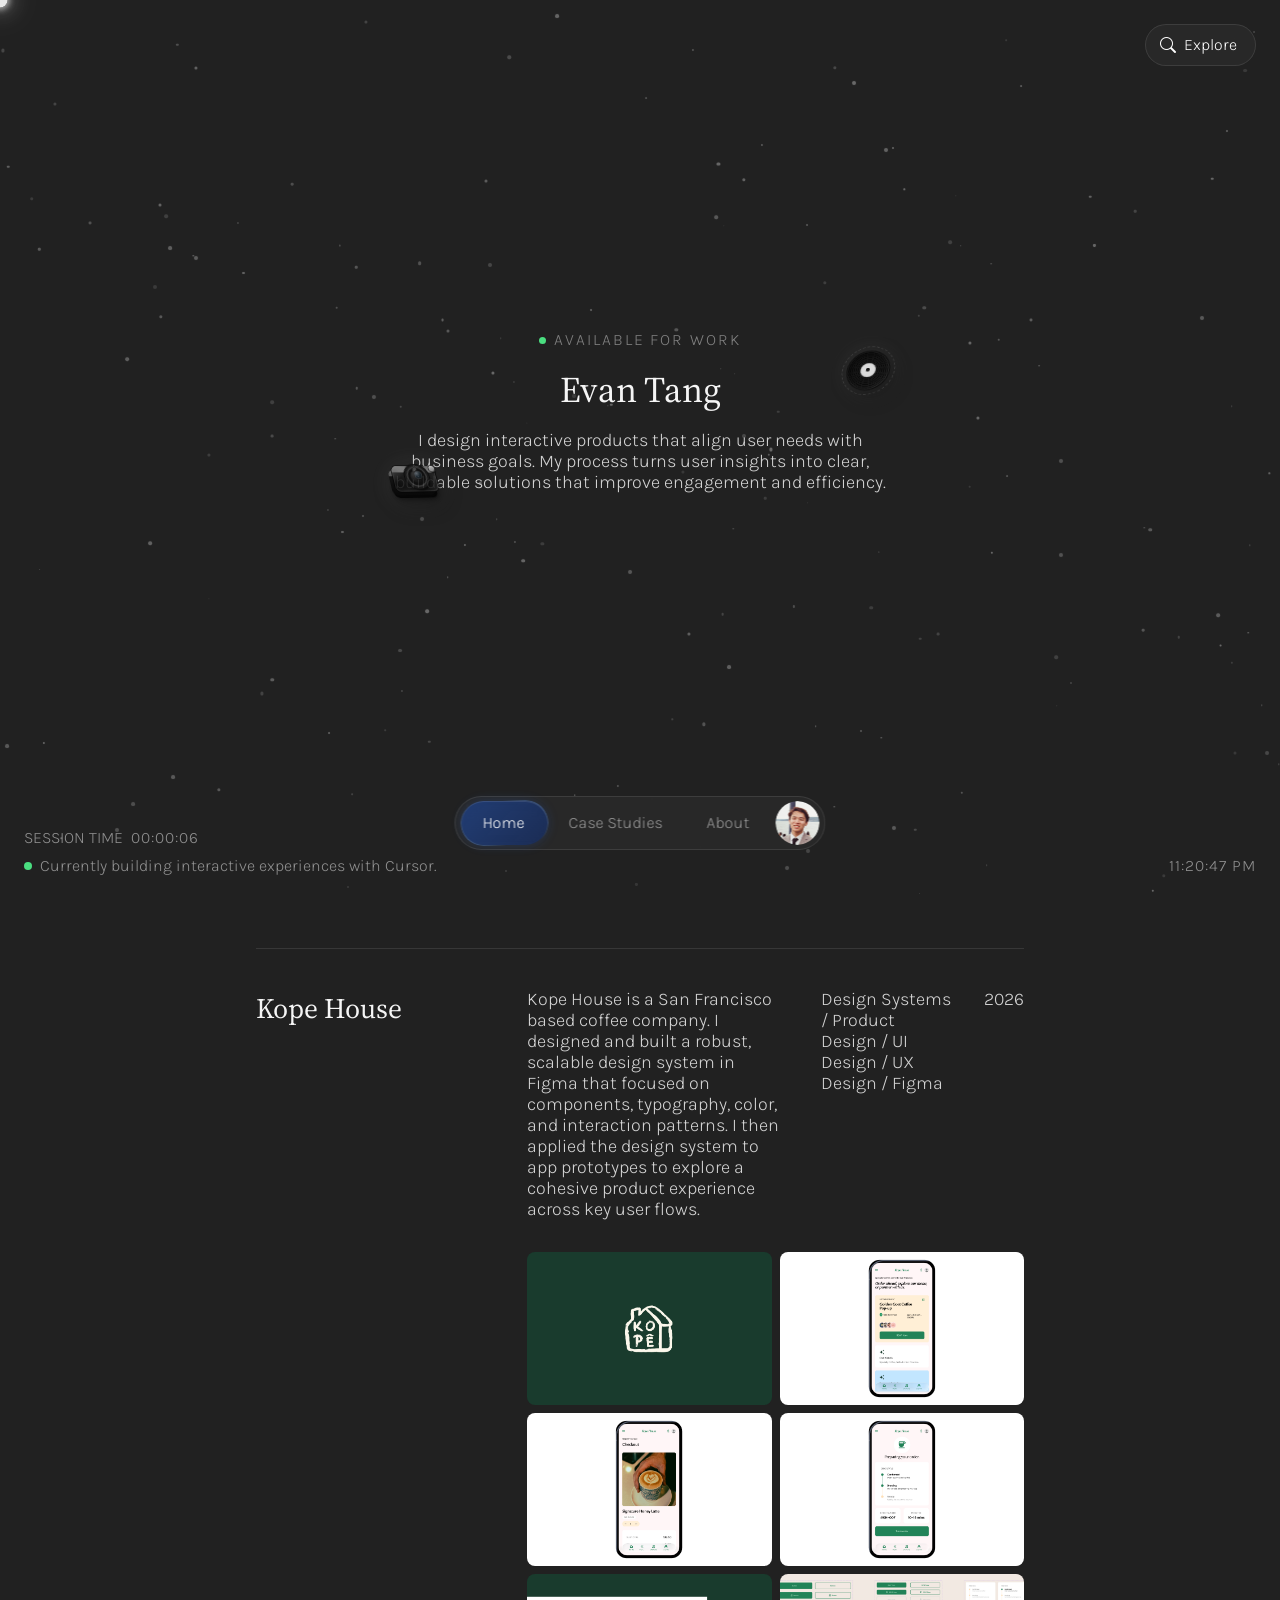
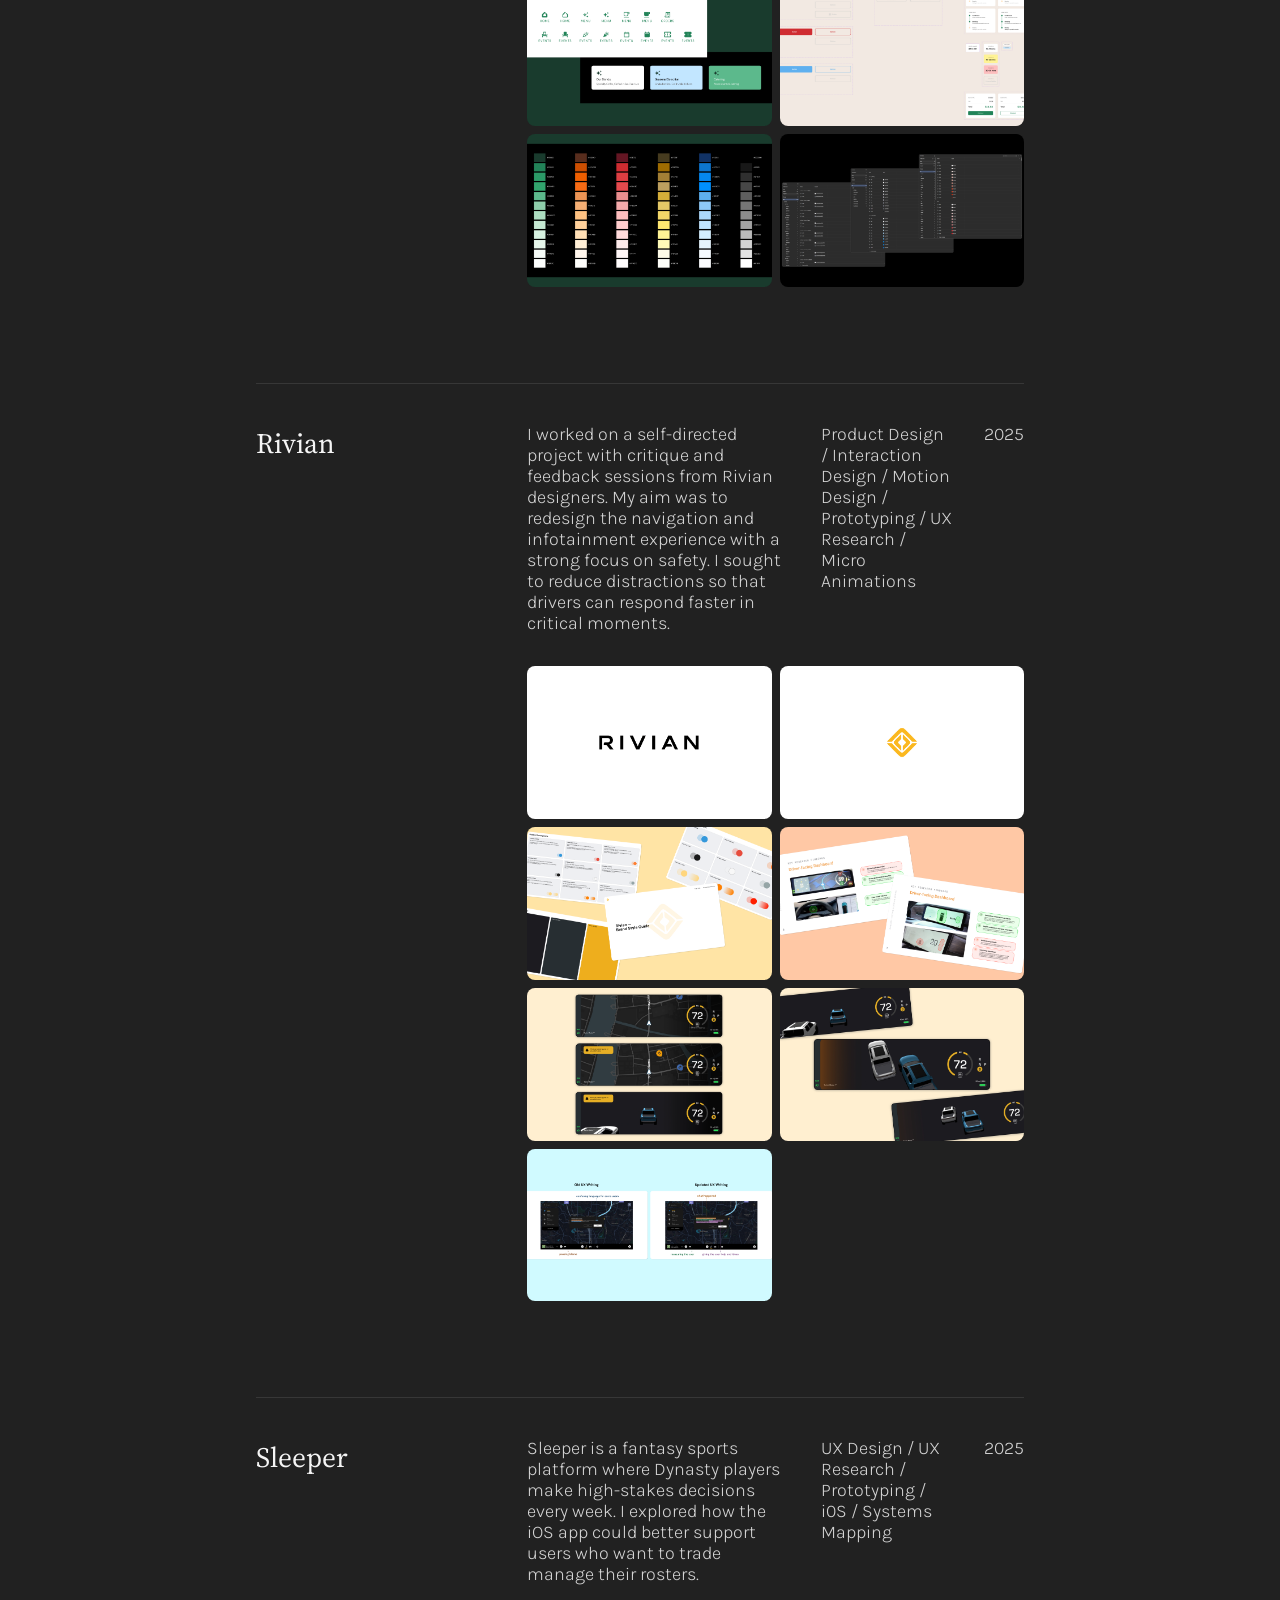
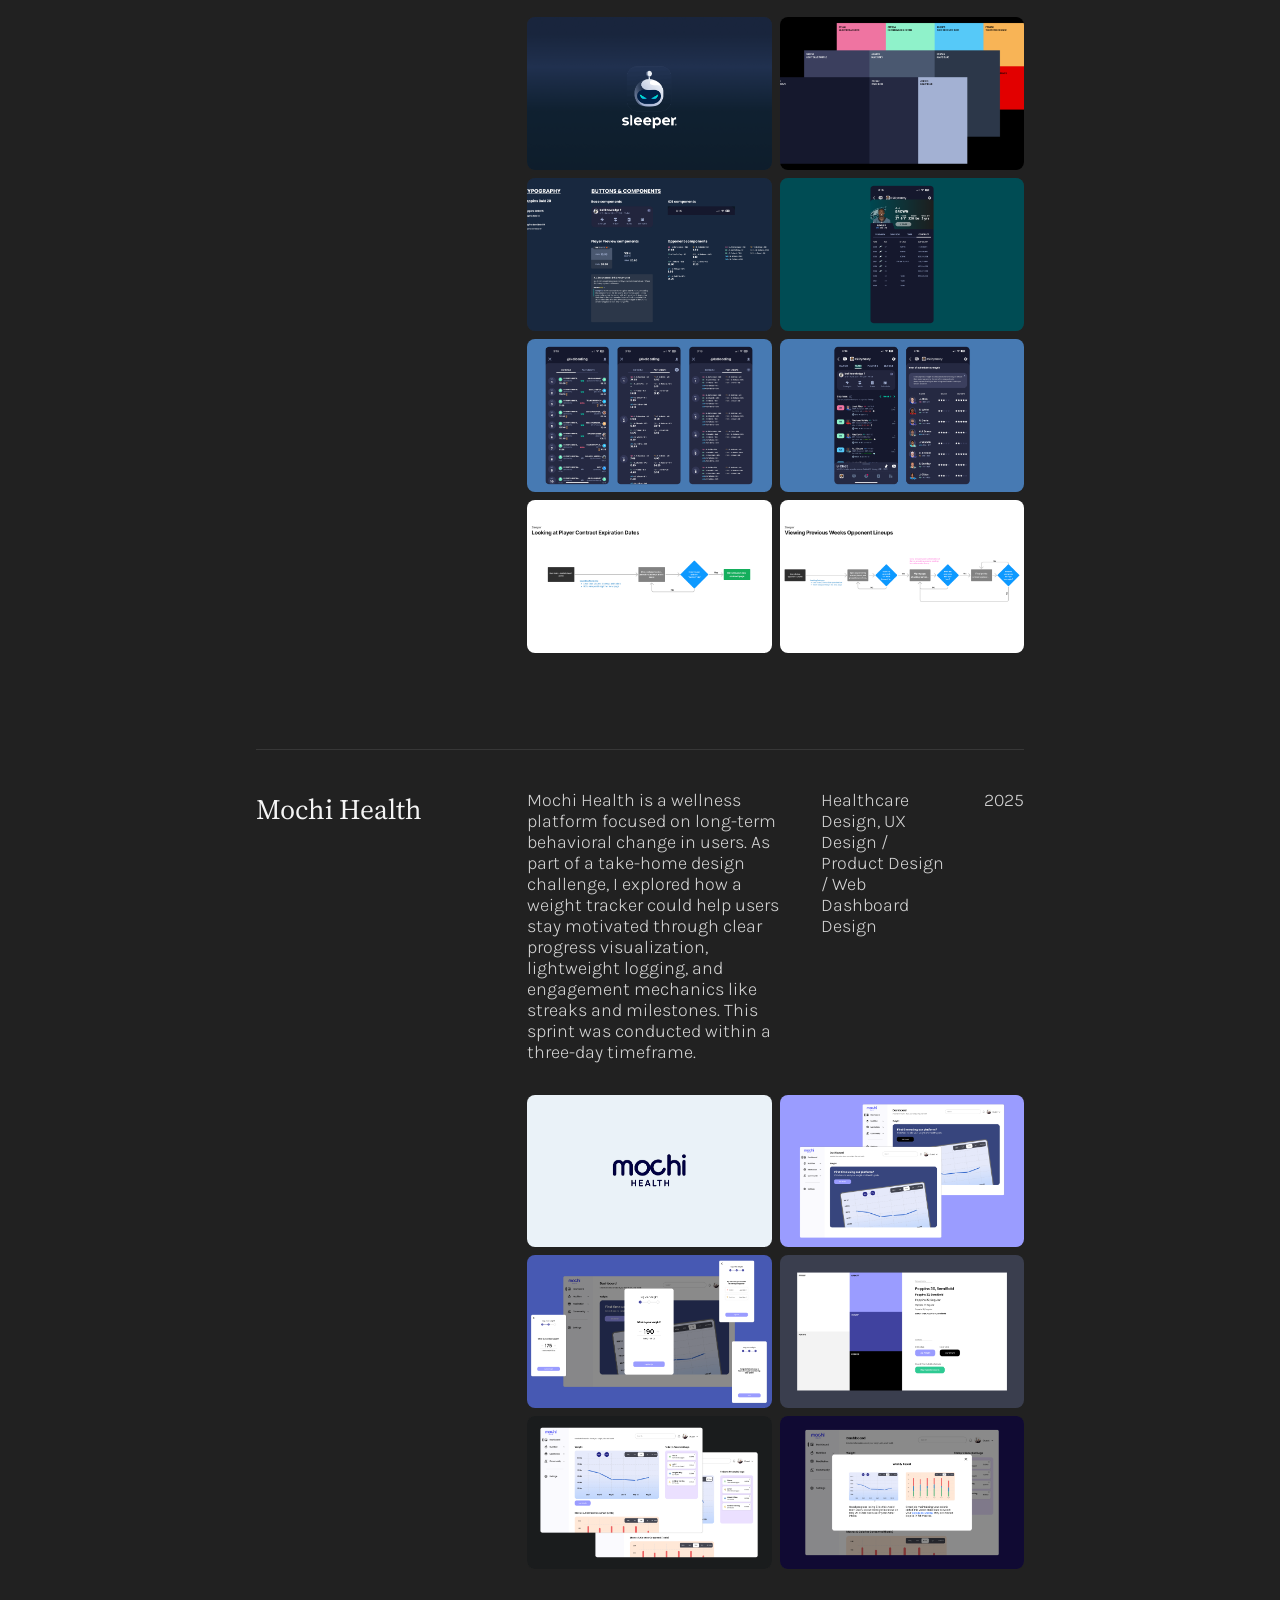
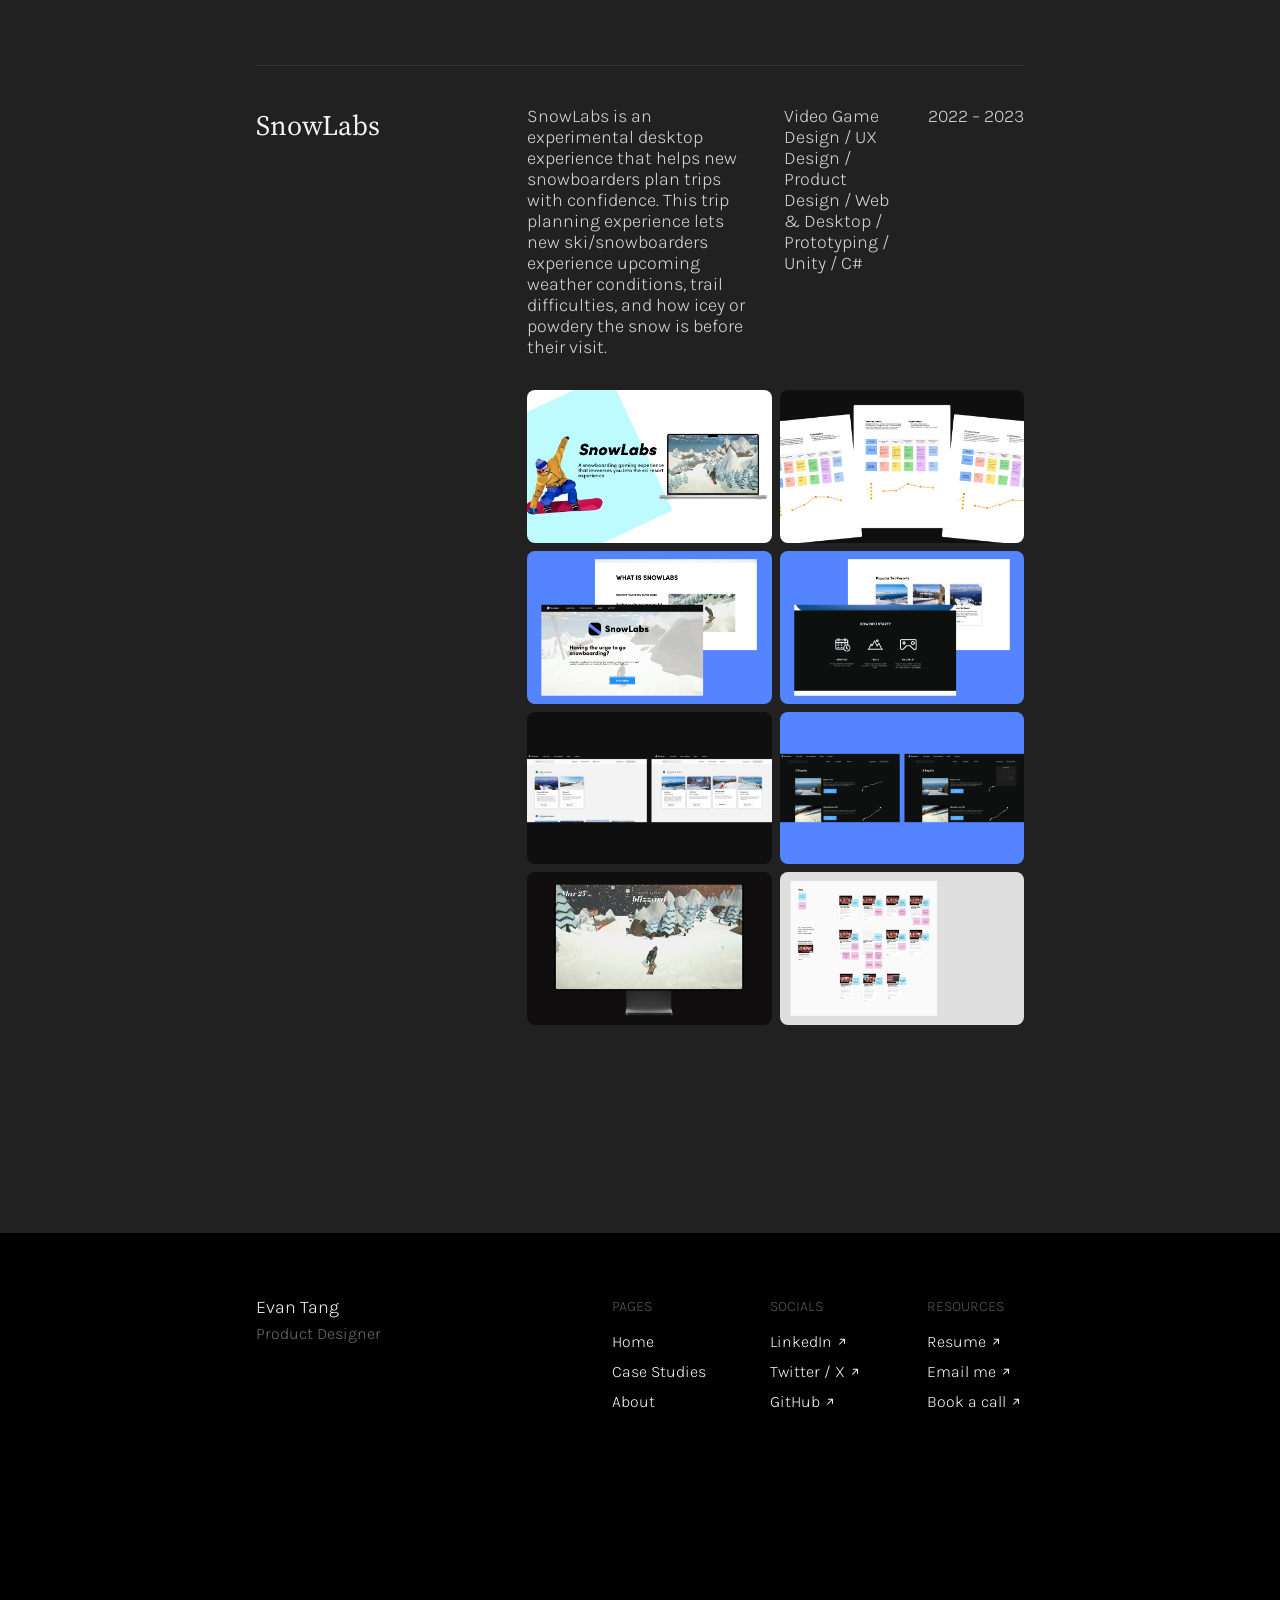
==== commit 910d3534: "Remove Fun match photos, refresh homepage profile pics, and polish gallery titles. Co-authored-by: C" ====
--- a/index.html
+++ b/index.html
@@ -2191,10 +2191,10 @@
       const PFP_PATH = 'images/home/profile-pics/';
       const PFP_IMAGES = [
         'evan-pfp.avif',
-        'robin-manga-pfp.png',
         'chopper-pfp.jpg',
+        'dota2-juggernaut.png',
         'piplup-pfp.jpg',
-        'jeff-dolphin-pfp.jpg'
+        'optcg-robin-sunohara.jpg'
       ];
 
       let pfpIndex = 0;
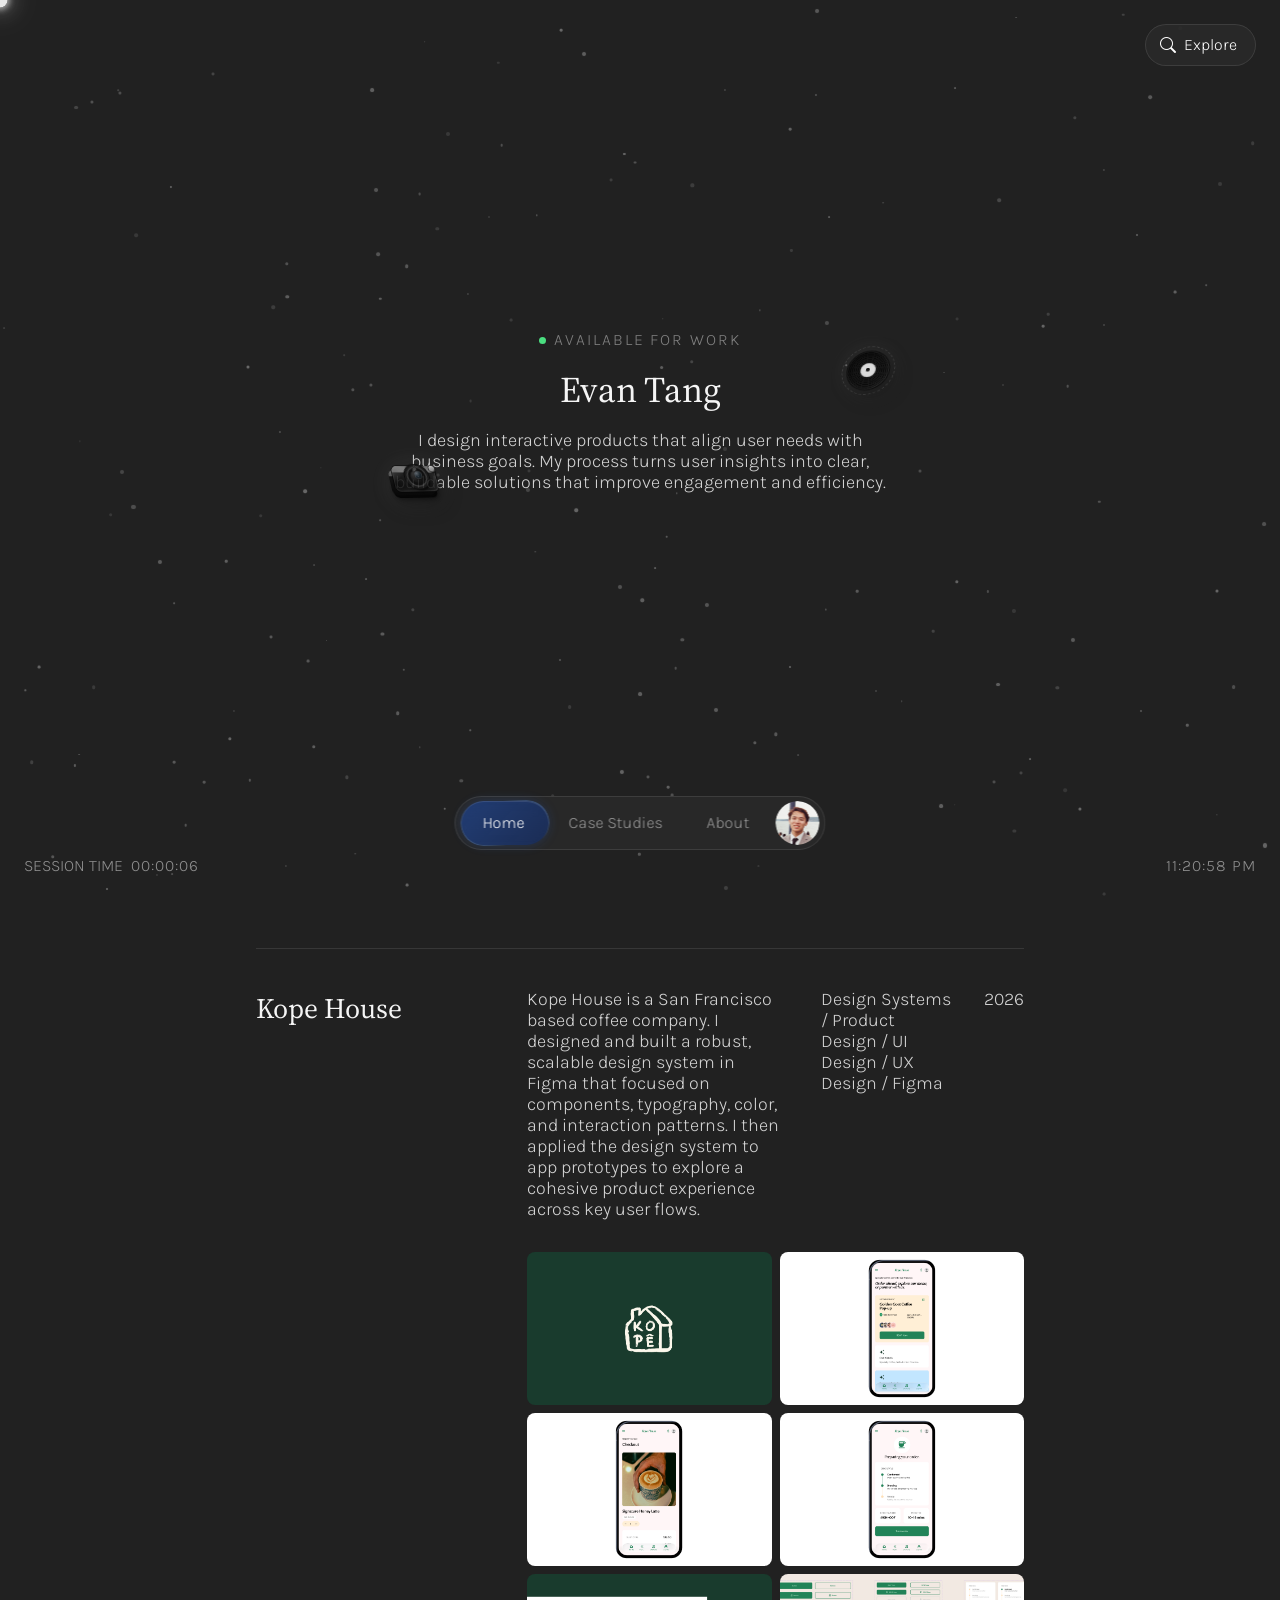
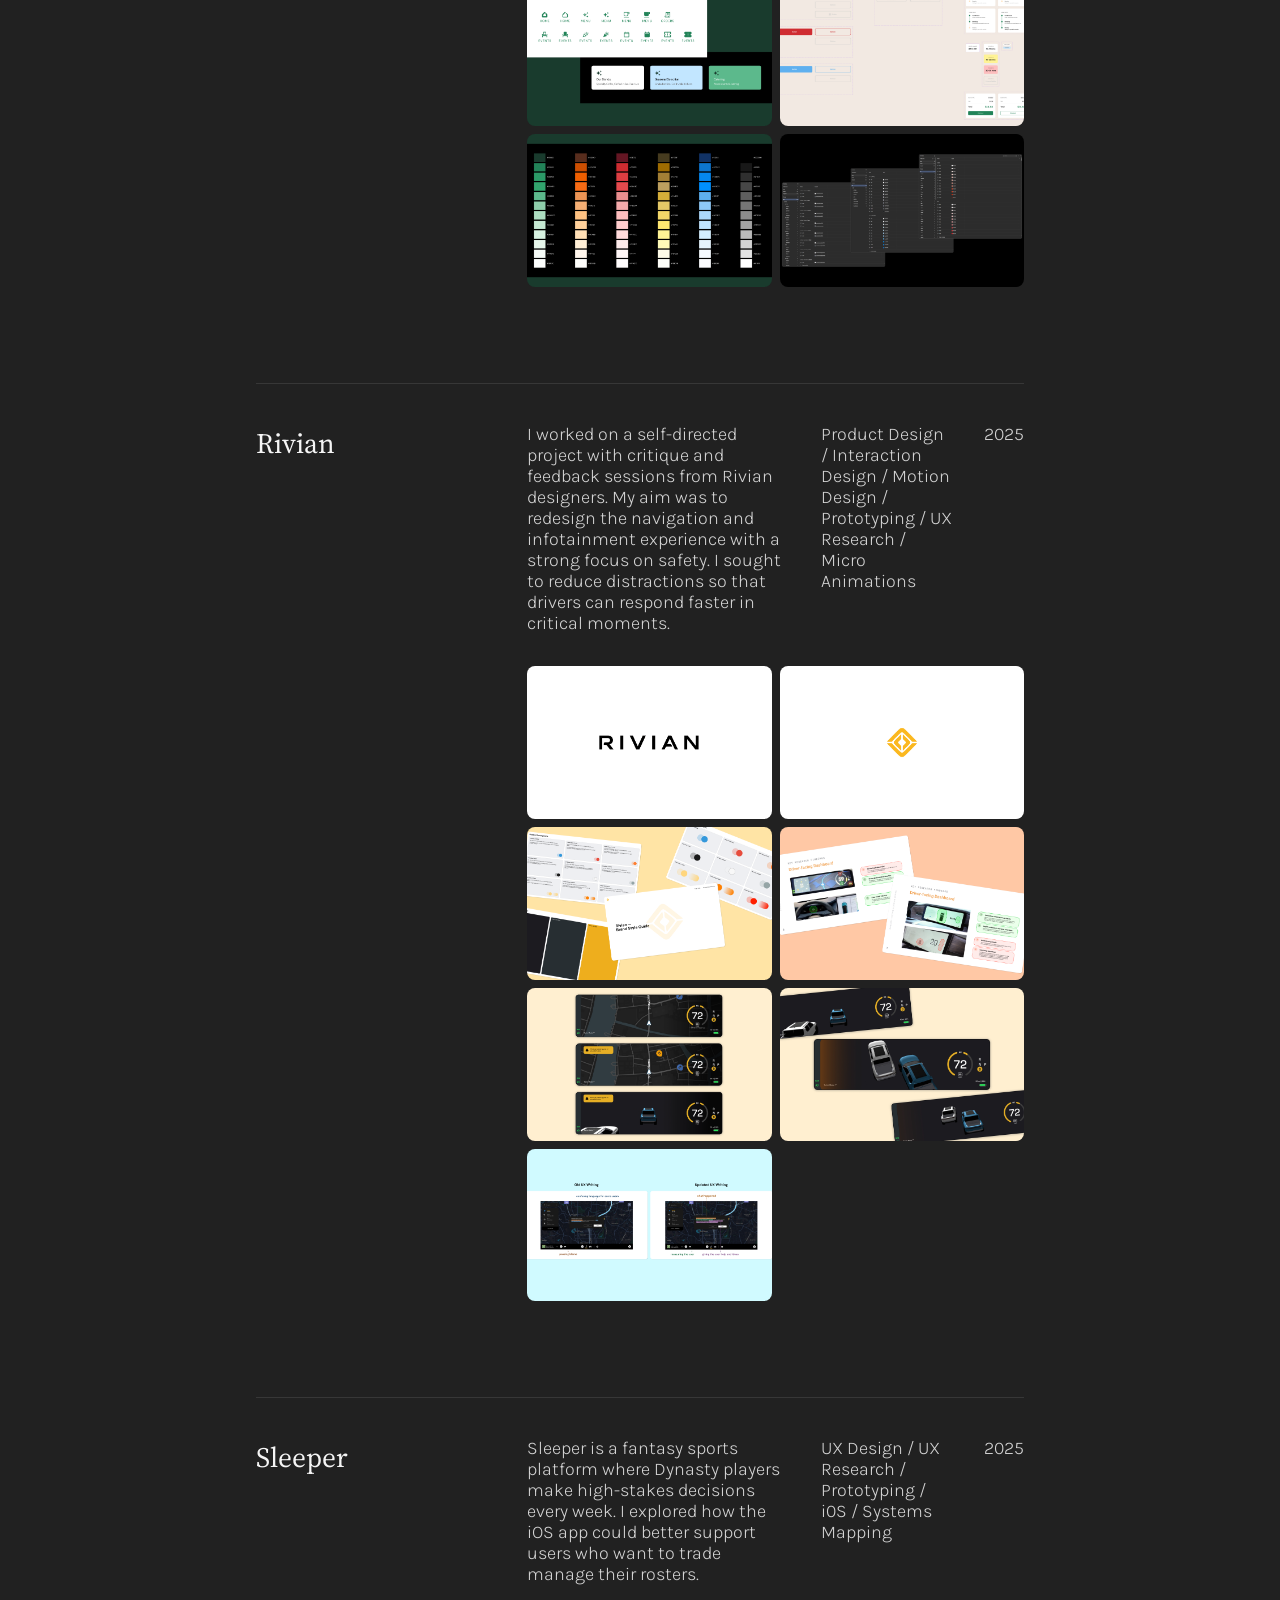
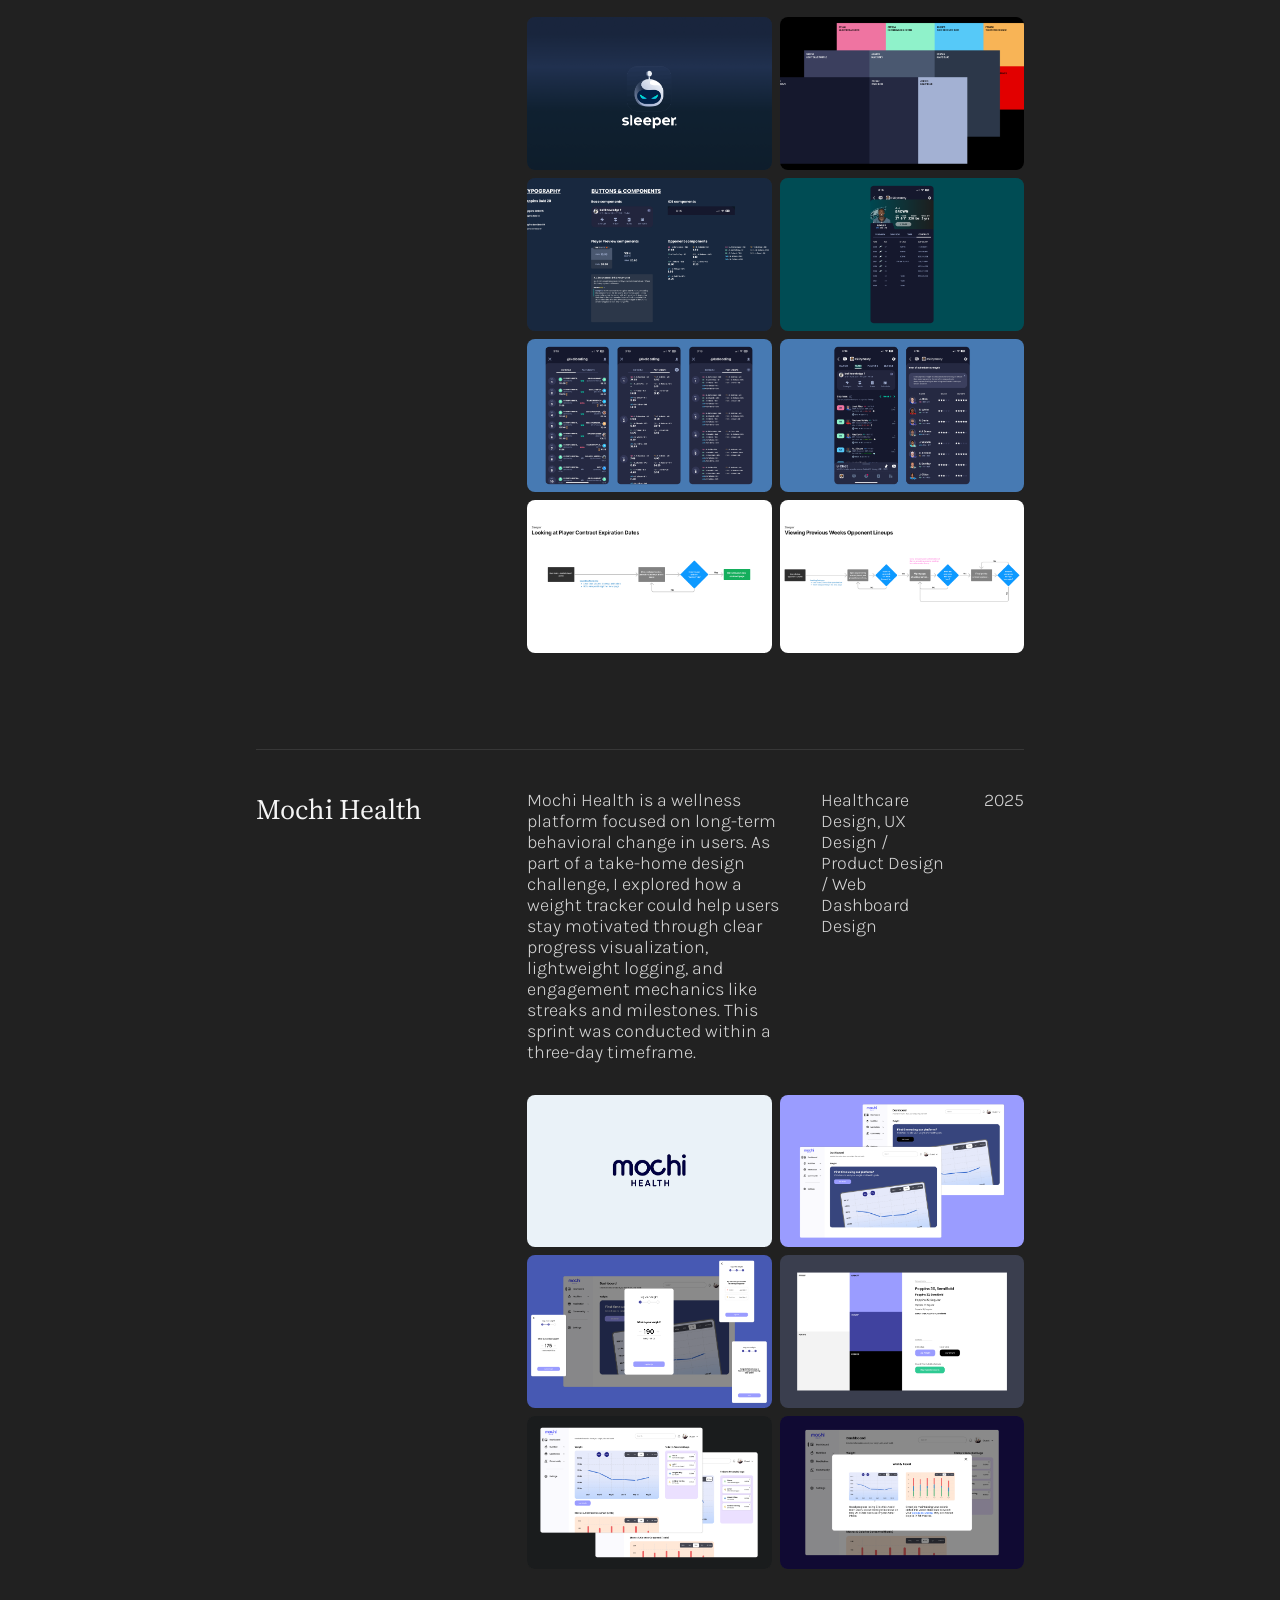
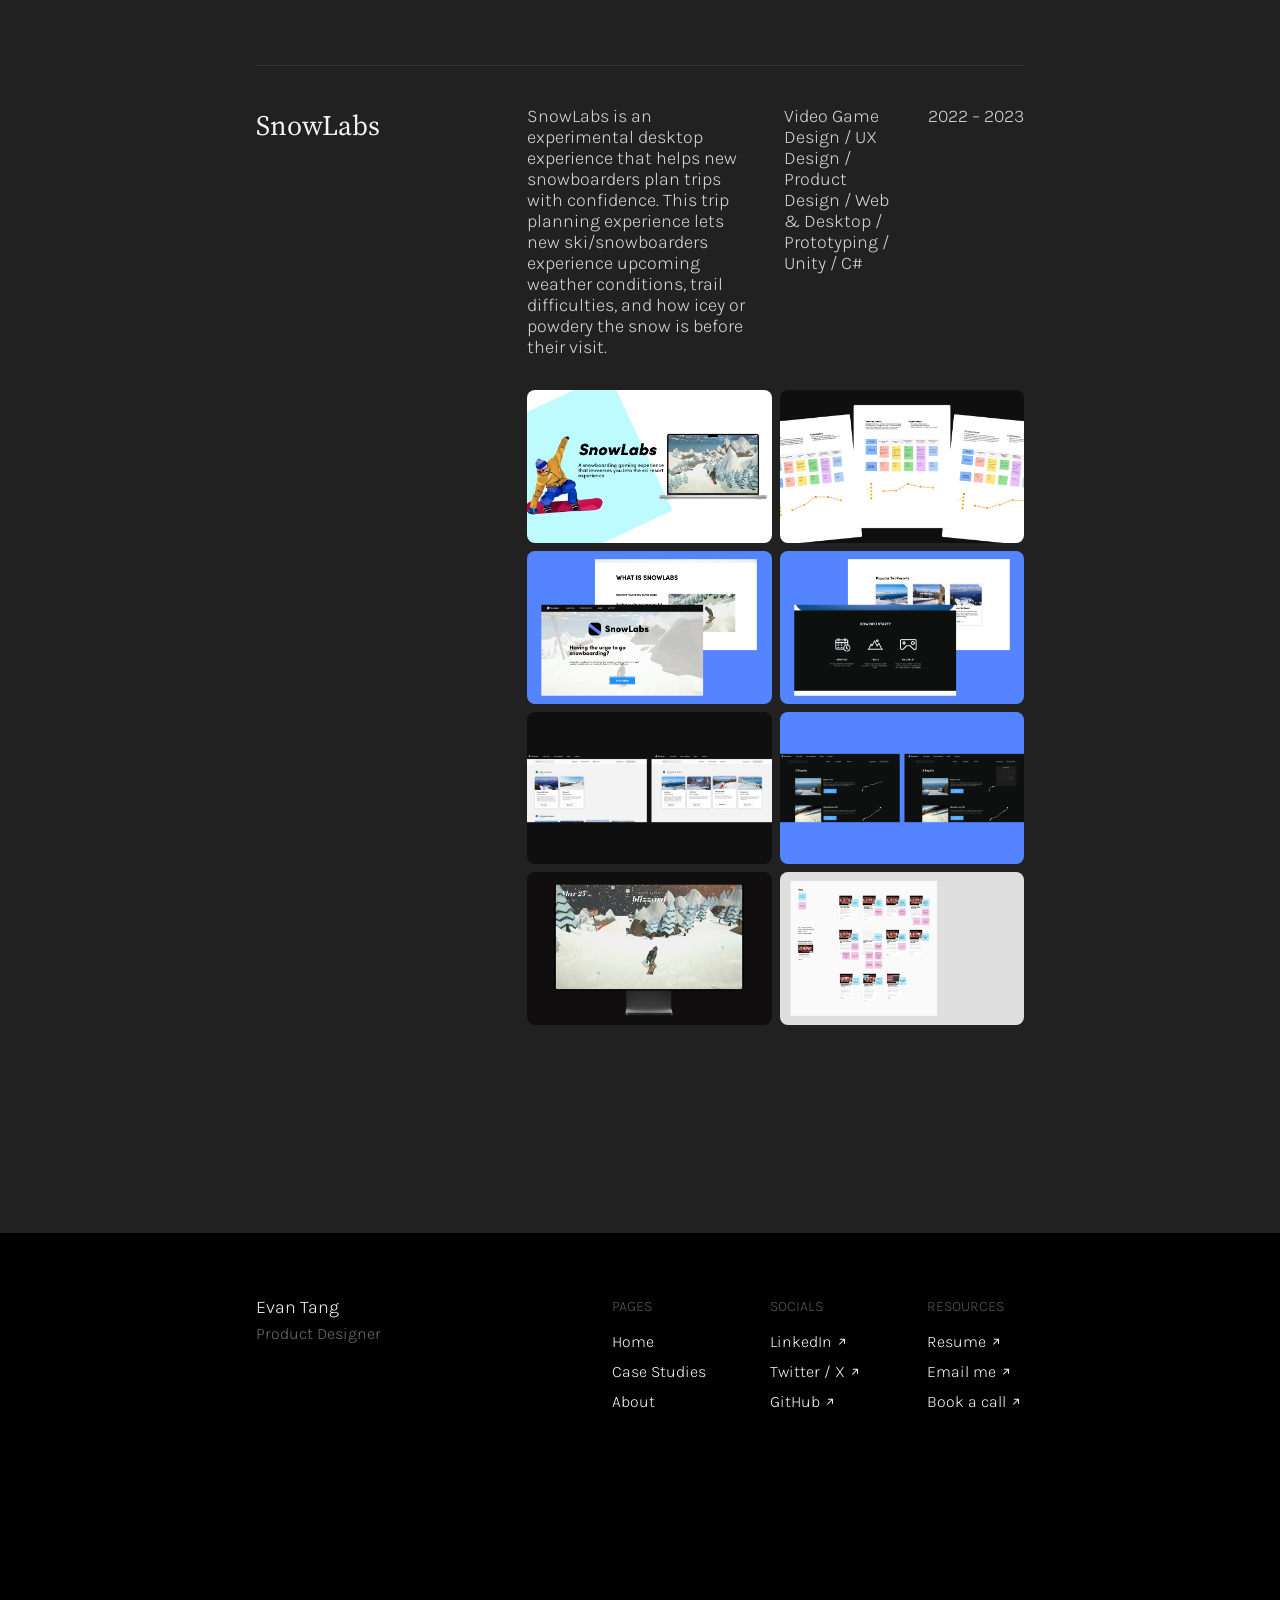
==== commit c0f1af00: "Remove the visitor passport minigame and the Cursor status line. Co-authored-by: Cursor <cursoragent" ====
--- a/index.html
+++ b/index.html
@@ -24,7 +24,6 @@
   <link rel="stylesheet" href="https://cdn.jsdelivr.net/npm/bootstrap-icons@1.11.3/font/bootstrap-icons.min.css">
   <link rel="stylesheet" href="css/styles.css">
   <link rel="stylesheet" href="css/component-explore.css">
-  <link rel="stylesheet" href="css/component-passport-widget.css">
   <link rel="stylesheet" href="css/component-footer.css">
   <link rel="stylesheet" href="css/component-tagline.css">
   <link rel="stylesheet" href="css/component-space-artifact.css">
@@ -1224,7 +1223,7 @@
     }
 
     .site-chrome-session {
-      bottom: 52px;
+      bottom: 24px;
       left: 24px;
     }
 
@@ -1233,30 +1232,7 @@
       margin-right: 8px;
     }
 
-    .site-chrome-status {
-      bottom: 24px;
-      left: 24px;
-      display: inline-flex;
-      align-items: center;
-      gap: 8px;
-      letter-spacing: normal;
-    }
-
-    .site-chrome-status-dot {
-      width: 8px;
-      height: 8px;
-      border-radius: 50%;
-      background: #4ade80;
-      flex-shrink: 0;
-      animation: site-chrome-pulse 1.5s ease-in-out infinite;
-    }
-
-    @keyframes site-chrome-pulse {
-      0%, 100% { opacity: 1; }
-      50%      { opacity: 0.3; }
-    }
-
-    /* Webflow mobile landscape + mobile portrait (≤767px) — hide clock, session, status */
+    /* Webflow mobile landscape + mobile portrait (≤767px) — hide clock and session */
     @media (max-width: 767px) {
       .site-chrome {
         display: none;
@@ -2536,9 +2512,7 @@
   <script src="js/component-photo-gallery.js"></script>
   <script src="js/component-footer.js"></script>
   <script src="js/component-tagline.js"></script>
-  <script src="js/passport-session.js"></script>
   <script src="js/component-explore.js"></script>
-  <script src="js/component-passport-widget.js"></script>
 
   <script>
     (function () {
@@ -2597,24 +2571,6 @@
 
   <script>
     (function () {
-      var status = document.createElement('div');
-      status.className = 'site-chrome site-chrome-status p2';
-
-      var dot = document.createElement('span');
-      dot.className = 'site-chrome-status-dot';
-      dot.setAttribute('aria-hidden', 'true');
-
-      var text = document.createElement('span');
-      text.textContent = 'Currently building interactive experiences with Cursor.';
-
-      status.appendChild(dot);
-      status.appendChild(text);
-      document.body.appendChild(status);
-    })();
-  </script>
-
-  <script>
-    (function () {
       var isLocal = location.protocol === 'file:' || /\.html$/i.test(location.pathname) || location.search.indexOf('tab=') !== -1;
       var rivianLink = document.getElementById('cs-rivian-link');
       if (isLocal && rivianLink) rivianLink.href = 'rivian.html';
--- a/css/component-explore.css
+++ b/css/component-explore.css
@@ -284,82 +284,6 @@
   line-height: 1.2;
 }
 
-.explore-action--passport {
-  position: relative;
-  margin-bottom: 8px;
-  background: linear-gradient(
-    135deg,
-    rgba(88, 28, 135, 0.22),
-    rgba(59, 130, 246, 0.14),
-    rgba(236, 72, 153, 0.12),
-    rgba(167, 139, 250, 0.18)
-  );
-  background-size: 300% 300%;
-  animation: explore-passport-fill 6s ease infinite;
-}
-
-.explore-action--passport:hover {
-  background: linear-gradient(
-    135deg,
-    rgba(88, 28, 135, 0.22),
-    rgba(59, 130, 246, 0.14),
-    rgba(236, 72, 153, 0.12),
-    rgba(167, 139, 250, 0.18)
-  );
-  background-size: 300% 300%;
-  animation: explore-passport-fill 4s ease infinite;
-}
-
-.explore-action--passport .explore-action-icon {
-  background: linear-gradient(135deg, rgba(167, 139, 250, 0.35), rgba(96, 165, 250, 0.28));
-  color: #ddd6fe;
-}
-
-.explore-action--passport .explore-action-title {
-  background: linear-gradient(90deg, #ddd6fe, #bae6fd, #f5d0fe);
-  -webkit-background-clip: text;
-  background-clip: text;
-  -webkit-text-fill-color: transparent;
-}
-
-.explore-action--passport .explore-action-desc {
-  color: rgba(196, 181, 253, 0.7);
-}
-
-@keyframes explore-passport-fill {
-  0%, 100% { background-position: 0% 50%; }
-  50% { background-position: 100% 50%; }
-}
-
-.explore-action--passport-created {
-  background: rgba(34, 197, 94, 0.16);
-  border: 1px solid rgba(74, 222, 128, 0.35);
-  animation: none;
-  pointer-events: none;
-  cursor: default;
-  opacity: 1;
-}
-
-.explore-action--passport-created:hover {
-  background: rgba(34, 197, 94, 0.16);
-  animation: none;
-}
-
-.explore-action--passport-created .explore-action-icon {
-  background: rgba(34, 197, 94, 0.28);
-  color: #86efac;
-}
-
-.explore-action--passport-created .explore-action-title {
-  background: none;
-  -webkit-text-fill-color: #bbf7d0;
-  color: #bbf7d0;
-}
-
-.explore-action--passport-created .explore-action-desc {
-  color: rgba(134, 239, 172, 0.75);
-}
-
 .component-explore .visually-hidden {
   position: absolute;
   width: 1px;
